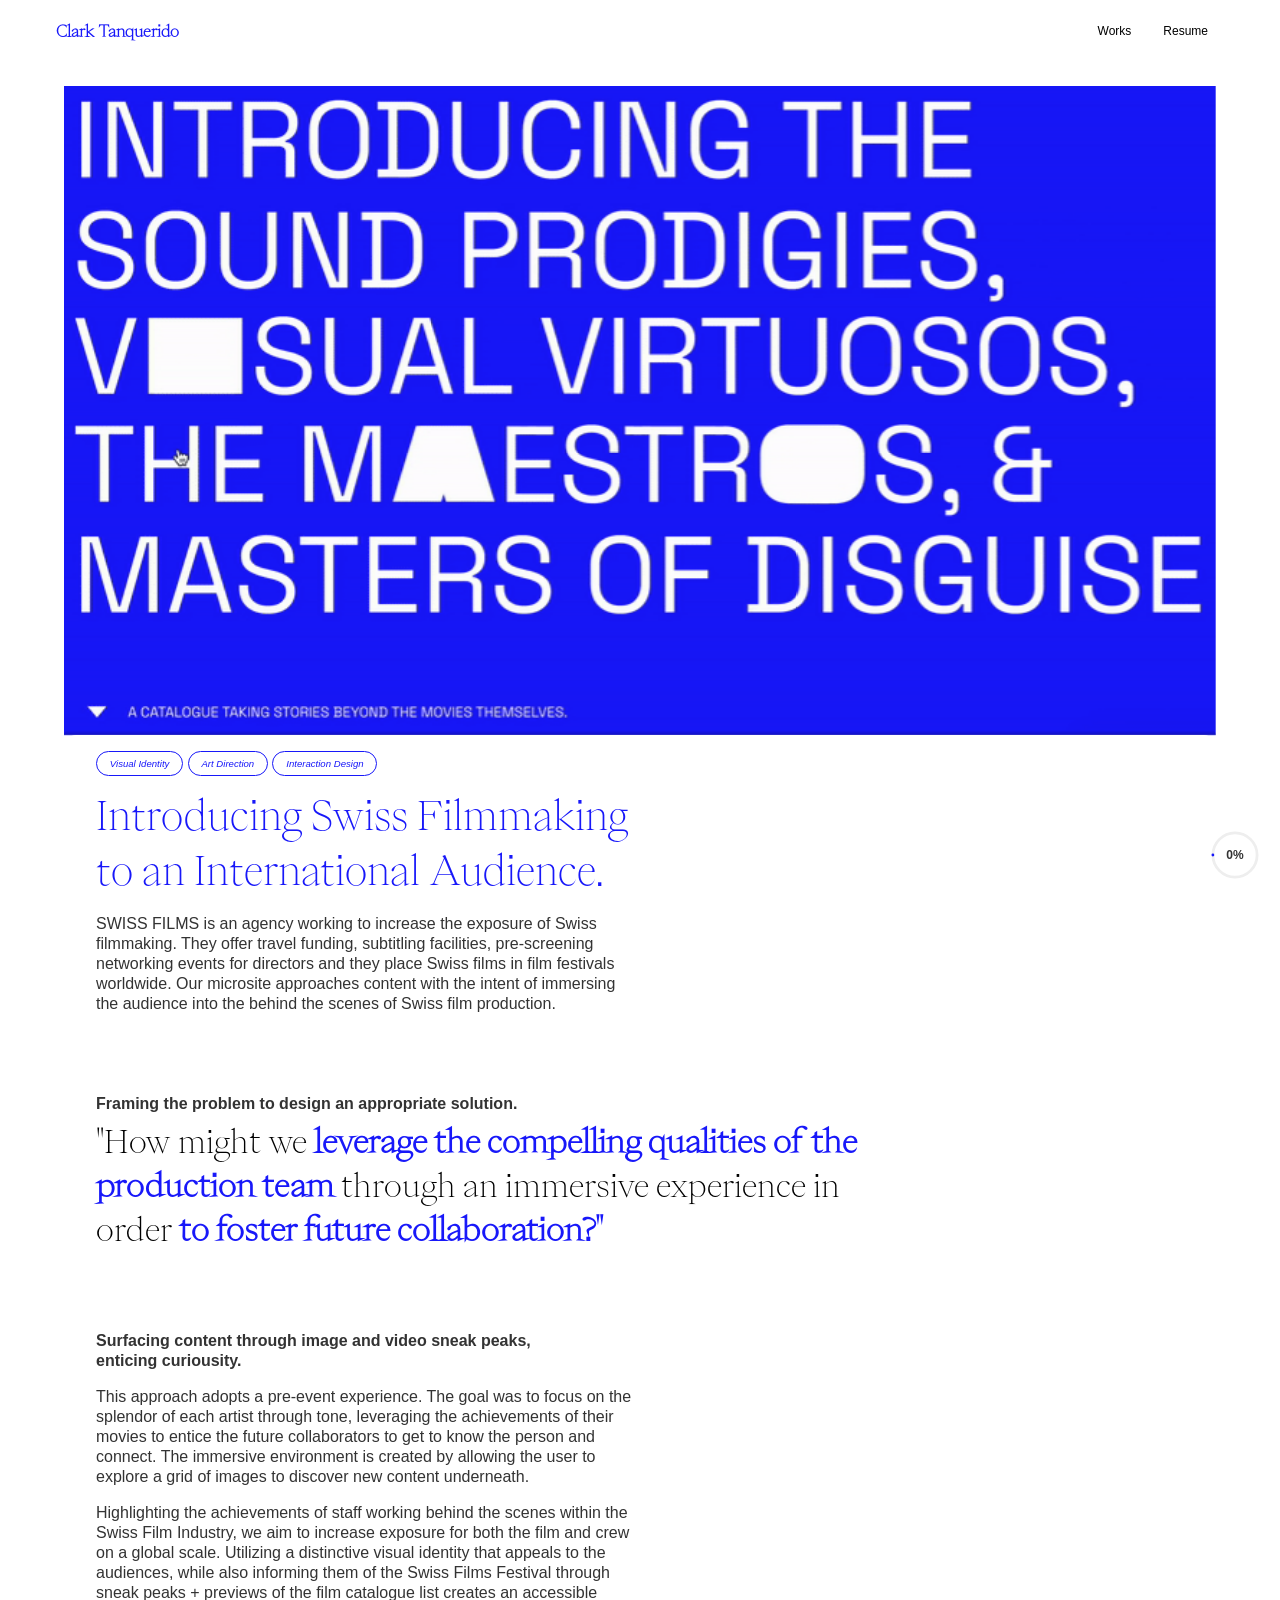
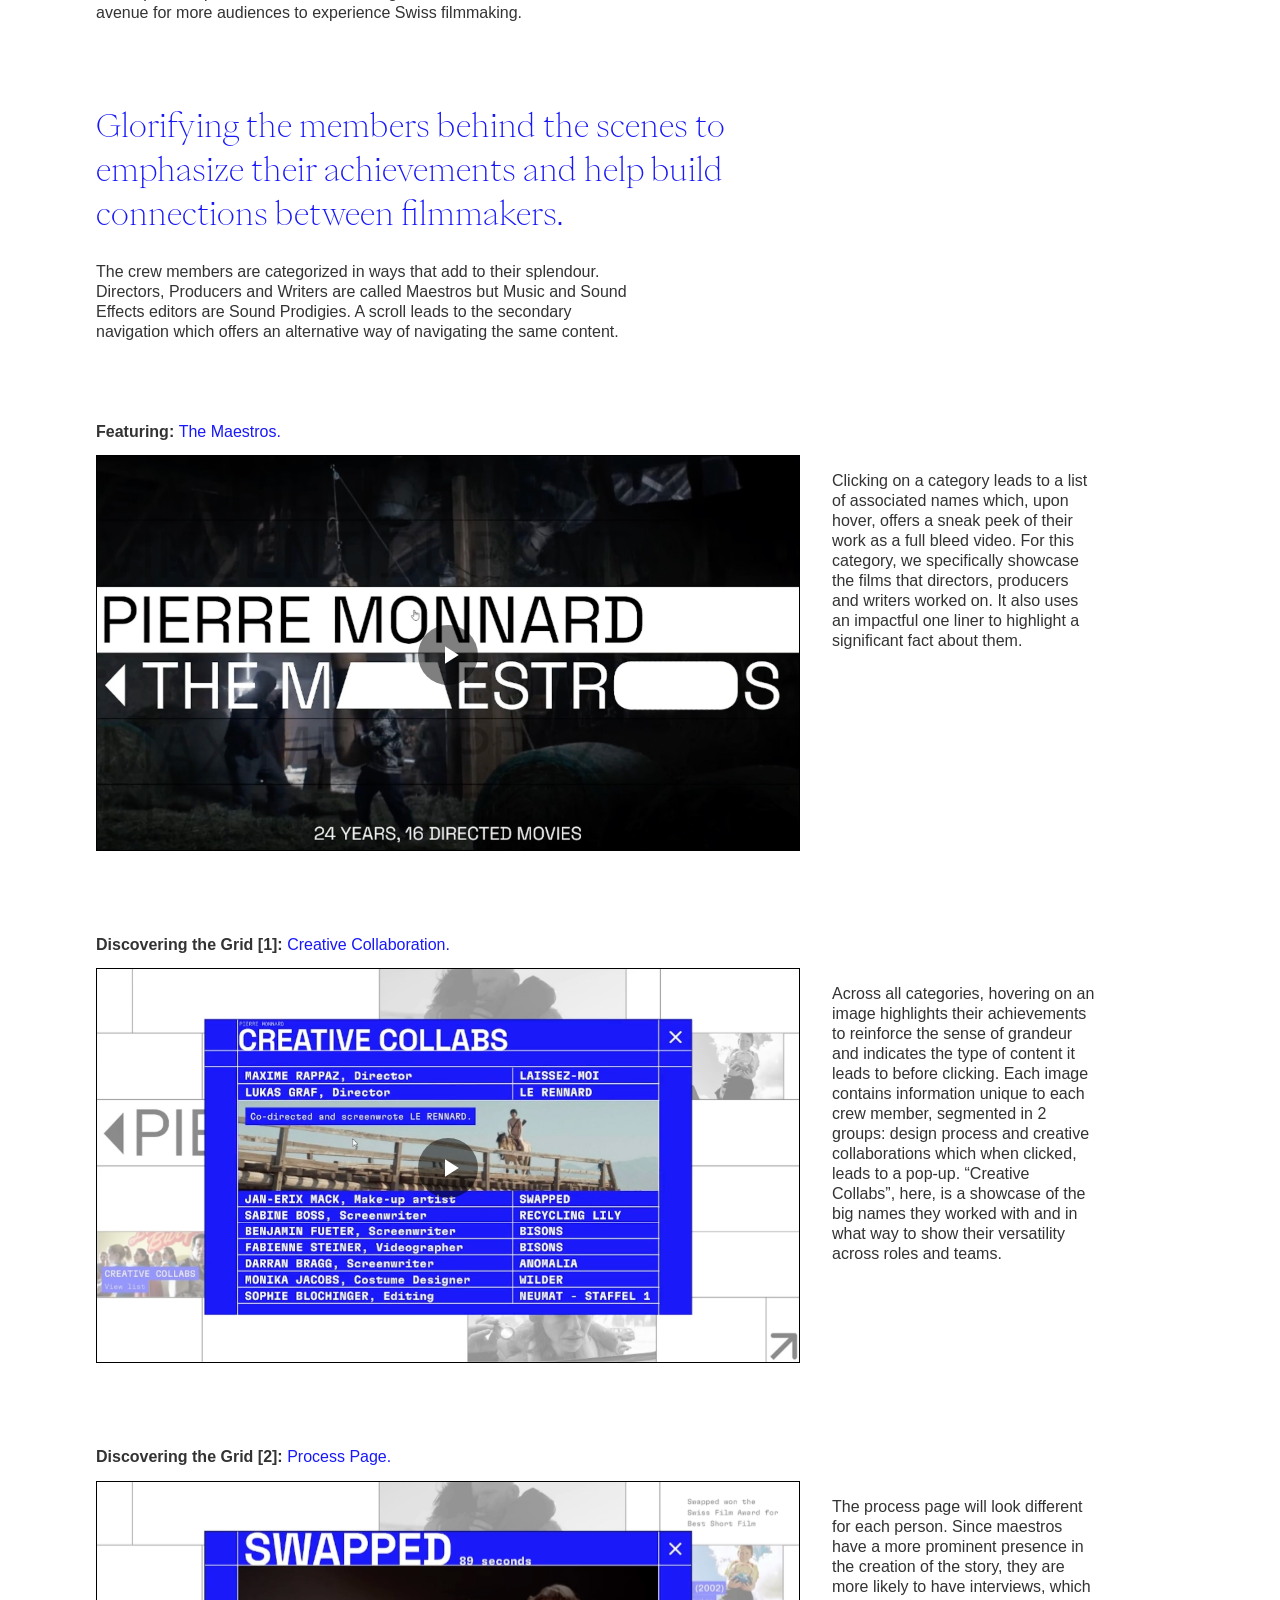
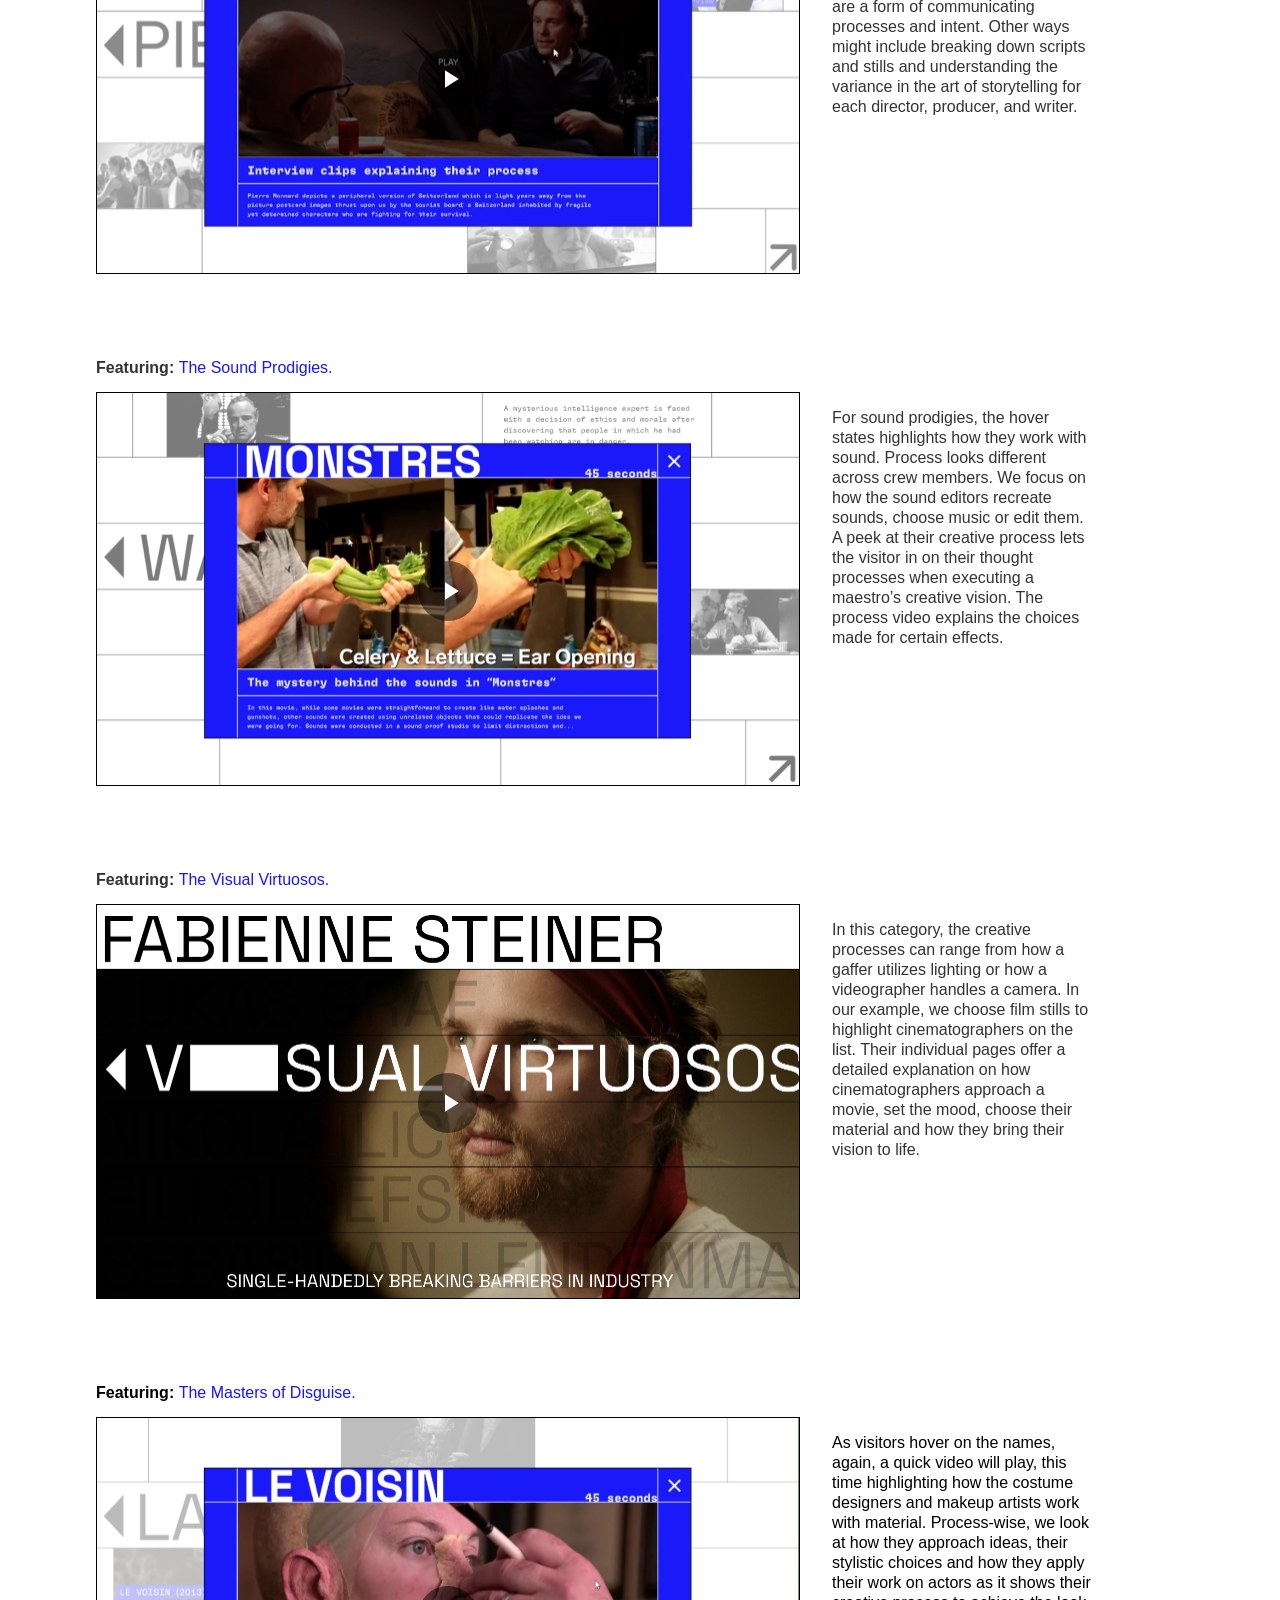
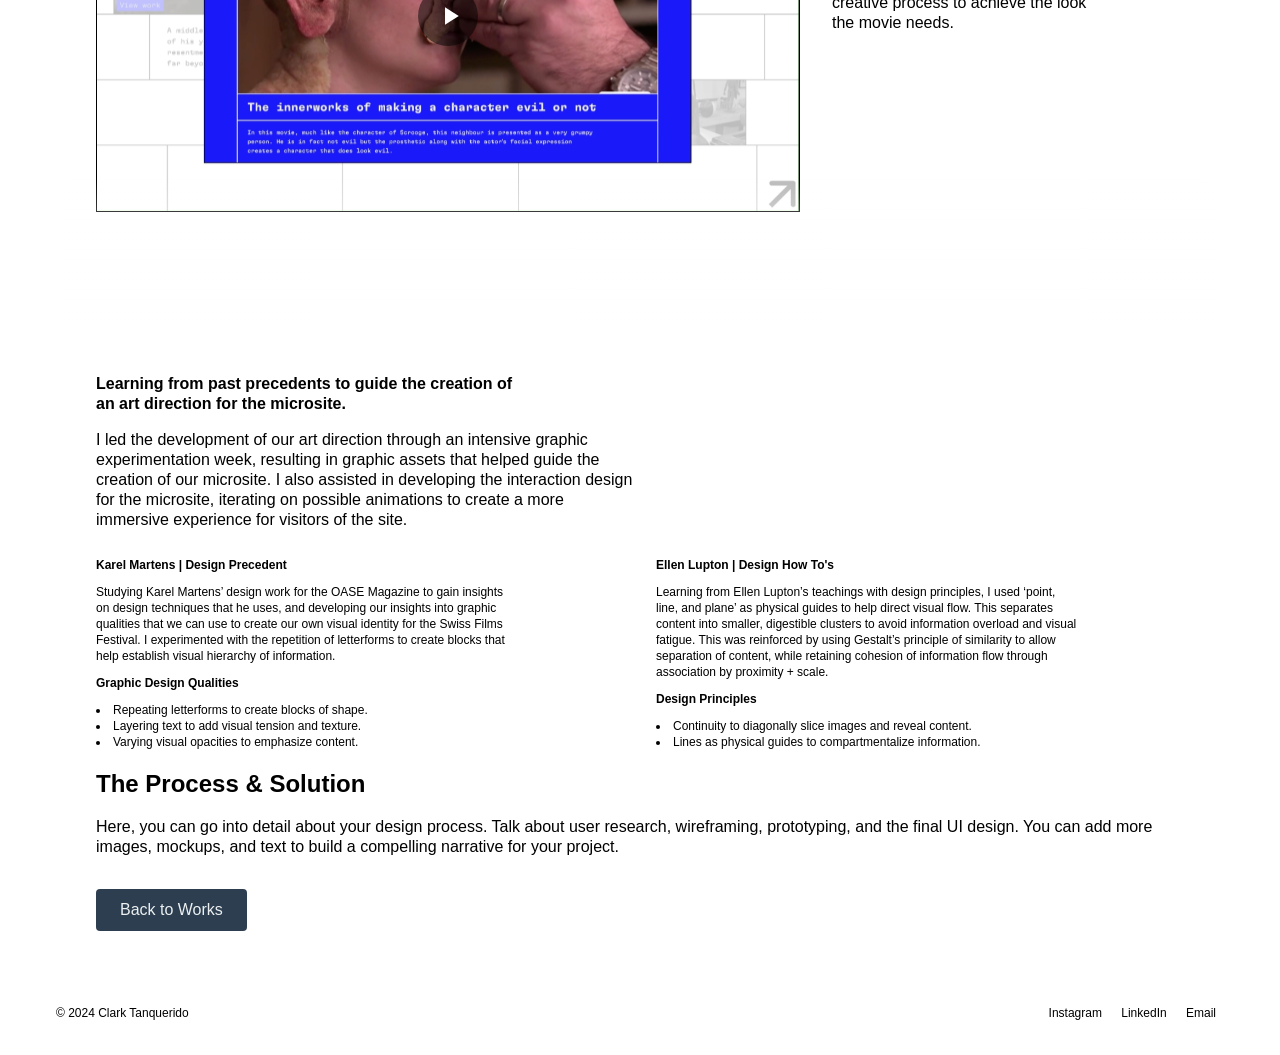
==== case-study-swiss-films.html @ c718cf00 "Initial commit" ====
<!DOCTYPE html>
<html lang="en" dir="ltr">
  <head>
    <meta charset="UTF-8" />
    <meta name="viewport" content="width=device-width, initial-scale=1.0" />
    <title>Case Study: Swiss Films Festival | Clark Tanquerido</title>
    <link rel="stylesheet" href="style.css" />
    <link rel="stylesheet" href="responsive.css" />
  </head>
  <body class="case-study-page">
    <div class="page-wrapper">
      <div class="container">
        <header>
          <nav class="navbar">
            <a href="index.html" class="logo">Clark Tanquerido</a>
            <ul class="nav-links">
              <li><a href="works.html">Works</a></li>
              <li><a href="#resume">Resume</a></li>
            </ul>
          </nav>
        </header>

        <div class="content-wrapper">
          <main class="case-study-detail">
            <!-- <h1>Swiss Films Festival</h1> -->

            <img src="imgs/swissfilms_THUMBNAIL.gif" alt="Swiss Films Festival hero image" class="project-hero-image">
            
            <div class="case-study-body">
              <div>
                <p class="project-subtitle largeDisplayTextTopMargin">Visual Identity</p>
                <p class="project-subtitle">Art Direction</p>
                <p class="project-subtitle">Interaction Design</p>
                <h1 class="largeDisplayText largeDisplayTextTopMargin">Introducing Swiss Filmmaking to an International Audience.</h1>
                <p class="paragraph">SWISS FILMS is an agency working to increase the exposure of Swiss filmmaking. They offer travel funding, subtitling facilities, pre-screening networking events for directors and they place Swiss films in film festivals worldwide. Our microsite approaches content with the intent of immersing the audience into the behind the scenes of Swiss film production.</p>

                <h2 class="hmwSubtitleText hmwSpacerTop workHeaderLength">Framing the problem to design an appropriate solution.</h2>
                <p class="largeDisplayText noTopMargin hmwSpacerBottom hmw-override"><span class="text-black">"How might we</span> <strong>leverage the compelling qualities of the production team</strong> <span class="text-black">through an immersive experience in order</span> <strong>to foster future collaboration?"</strong></p>

                <h2 class="hmwSubtitleText workHeaderLength">Surfacing content through image and video sneak peaks, enticing curiousity.</h2>
                <p class="paragraph">This approach adopts a pre-event experience. The goal was to focus on the splendor of each artist through tone, leveraging the achievements of their movies to entice the future collaborators to get to know the person and connect. The immersive environment is created by allowing the user to explore a grid of images to discover new content underneath.</p>
                <p class="paragraph">Highlighting the achievements of staff working behind the scenes within the Swiss Film Industry, we aim to increase exposure for both the film and crew on a global scale. Utilizing a distinctive visual identity that appeals to the audiences, while also informing them of the Swiss Films Festival through sneak peaks + previews of the film catalogue list creates an accessible avenue for more audiences to experience Swiss filmmaking.</p>

                <h2 class="largeDisplayText hmwSpacerTop hmw-override">Glorifying the members behind the scenes to emphasize their achievements and help build connections between filmmakers.</h2>
                <p class="paragraph hmwSpacerBottom">The crew members are categorized in ways that add to their splendour. Directors, Producers and Writers are called Maestros but Music and Sound Effects editors are Sound Prodigies. A scroll leads to the secondary navigation which offers an alternative way of navigating the same content.</p>

                <h2 class="hmwSubtitleText workHeaderLength">Featuring: <span class="maestros-heading">The Maestros.</span></h2>
                <div class="two-column-grid-2_1_split">
                  <div class="grid-column video-container">
                    <video loop muted playsinline preload="metadata" class="project-hero-image project-video" poster="imgs/featuring_maestros_poster.png">
                      <source src="imgs/featuring_maestros-ezgif.com-mute-video.mp4" type="video/mp4">
                    </video>
                    <div class="play-pause-icon"></div>
                    <div class="video-progress-container">
                      <svg class="video-progress-ring" viewBox="0 0 80 80">
                        <circle class="video-progress-ring__bg" cx="40" cy="40" r="35"></circle>
                        <circle class="video-progress-ring__fg" cx="40" cy="40" r="35"></circle>
                      </svg>
                    </div>
                  </div>
                  <div class="grid-column">
                    <p class="paragraph_2">Clicking on a category leads to a list of associated names which, upon hover, offers a sneak peek of their work as a full bleed video. For this category, we specifically showcase the films that directors, producers and writers worked on. It also uses an impactful one liner to highlight a significant fact about them. </p>
                  </div>
                </div>

                <h2 class="hmwSubtitleText workHeaderLength hmwSpacerTop">Discovering the Grid [1]: <span class="maestros-heading">Creative Collaboration.</span></h2>
                <div class="two-column-grid-2_1_split">
                  <div class="grid-column video-container">
                    <video loop muted playsinline preload="metadata" class="project-hero-image project-video" poster="imgs/discover_grid_collab_poster.png">
                      <source src="imgs/discover_grid_collab-ezgif.com-mute-video.mp4" type="video/mp4">
                    </video>
                    <div class="play-pause-icon"></div>
                    <div class="video-progress-container">
                      <svg class="video-progress-ring" viewBox="0 0 80 80">
                        <circle class="video-progress-ring__bg" cx="40" cy="40" r="35"></circle>
                        <circle class="video-progress-ring__fg" cx="40" cy="40" r="35"></circle>
                      </svg>
                    </div>
                  </div>
                  <div class="grid-column">
                    <p class="paragraph_2">Across all categories, hovering on an image highlights their achievements to reinforce the sense of grandeur and indicates the type of content it leads to before clicking. Each image contains information unique to each crew member, segmented in 2 groups: design process and creative collaborations which when clicked, leads to a pop-up. “Creative Collabs”, here, is a showcase of the big names they worked with and in what way to show their versatility across roles and teams.</p>
                  </div>
                </div>

                <h2 class="hmwSubtitleText workHeaderLength hmwSpacerTop">Discovering the Grid [2]: <span class="maestros-heading">Process Page.</span></h2>
                <div class="two-column-grid-2_1_split">
                  <div class="grid-column video-container">
                    <video loop muted playsinline preload="metadata" class="project-hero-image project-video" poster="imgs/discover_grid_process_poster.png">
                      <source src="imgs/discover_grid_process-ezgif.com-mute-video.mp4" type="video/mp4">
                    </video>
                    <div class="play-pause-icon"></div>
                    <div class="video-progress-container">
                      <svg class="video-progress-ring" viewBox="0 0 80 80">
                        <circle class="video-progress-ring__bg" cx="40" cy="40" r="35"></circle>
                        <circle class="video-progress-ring__fg" cx="40" cy="40" r="35"></circle>
                      </svg>
                    </div>
                  </div>
                  <div class="grid-column">
                    <p class="paragraph_2">The process page will look different for each person. Since maestros have a more prominent presence in the creation of the story, they are more likely to have interviews, which are a form of communicating processes and intent. Other ways might include breaking down scripts and stills and understanding the variance in the art of storytelling for each director, producer, and writer.</p>
                  </div>
                </div>

                <h2 class="hmwSubtitleText workHeaderLength hmwSpacerTop">Featuring: <span class="maestros-heading">The Sound Prodigies.</span></h2>
                <div class="two-column-grid-2_1_split">
                  <div class="grid-column video-container">
                    <video loop muted playsinline preload="metadata" class="project-hero-image project-video" poster="imgs/featuring_sound_poster.png" data-has-audio="true">
                      <source src="imgs/featuring_sound.mp4" type="video/mp4">
                    </video>
                    <div class="play-pause-icon"></div>
                    <div class="video-progress-container">
                      <svg class="video-progress-ring" viewBox="0 0 80 80">
                        <circle class="video-progress-ring__bg" cx="40" cy="40" r="35"></circle>
                        <circle class="video-progress-ring__fg" cx="40" cy="40" r="35"></circle>
                      </svg>
                    </div>
                    <div class="mute-unmute-icon"></div>
                  </div>
                  <div class="grid-column">
                    <p class="paragraph_2">For sound prodigies, the hover states highlights how they work with sound. Process looks different across crew members. We focus on how the sound editors recreate sounds, choose music or edit them. A peek at their creative process lets the visitor in on their thought processes when executing a maestro’s creative vision. The process video explains the choices made for certain effects.</p>
                  </div>
                </div>

                <h2 class="hmwSubtitleText workHeaderLength hmwSpacerTop">Featuring: <span class="maestros-heading">The Visual Virtuosos.</span></h2>
                <div class="two-column-grid-2_1_split">
                  <div class="grid-column video-container">
                    <video loop muted playsinline preload="metadata" class="project-hero-image project-video" poster="imgs/featuring_visual_poster.png" data-has-audio="true">
                      <source src="imgs/featuring_visual.mp4" type="video/mp4">
                    </video>
                    <div class="play-pause-icon"></div>
                    <div class="video-progress-container">
                      <svg class="video-progress-ring" viewBox="0 0 80 80">
                        <circle class="video-progress-ring__bg" cx="40" cy="40" r="35"></circle>
                        <circle class="video-progress-ring__fg" cx="40" cy="40" r="35"></circle>
                      </svg>
                    </div>
                    <div class="mute-unmute-icon"></div>
                  </div>
                  <div class="grid-column">
                    <p class="paragraph_2">In this category, the creative processes can range from how a gaffer utilizes lighting or how a videographer handles a camera. In our example, we choose film stills to highlight cinematographers on the list. Their individual pages offer a detailed explanation on how cinematographers approach a movie, set the mood, choose their material and how they bring their vision to life.</p>
                  </div>
                </div>

                <div class="sticky-video-section hmwSpacerBottom">
                  <h2 class="hmwSubtitleText workHeaderLength hmwSpacerTop">Featuring: <span class="maestros-heading">The Masters of Disguise.</span></h2>
                  <div class="two-column-grid-2_1_split">
                      <div class="grid-column video-container">
                        <video loop muted playsinline preload="metadata" class="project-hero-image project-video" poster="imgs/featuring_disguise_poster.png" data-has-audio="true">
                          <source src="imgs/featuring_disguise.mp4" type="video/mp4">
                        </video>
                        <div class="play-pause-icon"></div>
                        <div class="video-progress-container">
                          <svg class="video-progress-ring" viewBox="0 0 80 80">
                            <circle class="video-progress-ring__bg" cx="40" cy="40" r="35"></circle>
                            <circle class="video-progress-ring__fg" cx="40" cy="40" r="35"></circle>
                          </svg>
                        </div>
                        <div class="mute-unmute-icon"></div>
                      </div>
                      <div class="grid-column">
                        <p class="paragraph_2">As visitors hover on the names, again, a quick video will play, this time highlighting how the costume designers and makeup artists work with material. Process-wise, we look at how they approach ideas, their stylistic choices and how they apply their work on actors as it shows their creative process to achieve the look the movie needs.</p>
                      </div>
                    </div>
                </div>

                <div class="slide-up-section">
                  <h2 class="hmwSubtitleText workHeaderLength">Learning from past precedents to guide the creation of an art direction for the microsite.</h2>
                  <p class="paragraph">I led the development of our art direction through an intensive graphic experimentation week, resulting in graphic assets that helped guide the creation of our microsite. I also assisted in developing the interaction design for the microsite, iterating on possible animations to create a more immersive experience for visitors of the site.</p>
                  <div class="two-column-grid">
                    <div class="grid-column">
                      <h3>Karel Martens | Design Precedent</h3>
                      <p class="pSubtext">Studying Karel Martens’ design work for the OASE Magazine to gain insights on design techniques that he uses, and developing our insights into graphic qualities that we can use to create our own visual identity for the Swiss Films Festival. I experimented with the repetition of letterforms to create blocks that help establish visual hierarchy of information.</p>
                      <h3>Graphic Design Qualities</h3>
                      <li class="pSubtext">Repeating letterforms to create blocks of shape.</li>
                      <li class="pSubtext">Layering text to add visual tension and texture.</li>
                      <li class="pSubtext">Varying visual opacities to emphasize content.</li>
                    </div>
                    <div class="grid-column">
                      <h3>Ellen Lupton | Design How To's</h3>
                      <p class="pSubtext">Learning from Ellen Lupton’s teachings with design principles, I used ‘point, line, and plane’ as physical guides to help direct visual flow. This separates content into smaller, digestible clusters to avoid information overload and visual fatigue. This was reinforced by using Gestalt’s principle of similarity to allow separation of content, while retaining cohesion of information flow through association by proximity + scale.</p>
                      <h3>Design Principles</h3>
                      <li class="pSubtext">Continuity to diagonally slice images and reveal content.</li>
                      <li class="pSubtext">Lines as physical guides to compartmentalize information.</li>
                    </div>

                    <!-- <a href="works.html" class="btn-case-study">Back to Works</a> -->
                  </div>
                  
                  <h2>The Process & Solution</h2>
                    <p>Here, you can go into detail about your design process. Talk about user research, wireframing, prototyping, and the final UI design. You can add more images, mockups, and text to build a compelling narrative for your project.</p>

                  <a href="works.html" class="btn-case-study">Back to Works</a>
              </div>
            </div>
          </main>
        </div>

        <footer>
          <div class="footer-content">
            <p>&copy; 2024 Clark Tanquerido</p>
            <div class="social-links">
              <a href="#">Instagram</a> <a href="#">LinkedIn</a> <a href="mailto:clark.tanquerido@example.com">Email</a>
            </div>
          </div>
        </footer>
      </div>
    </div>
    <div class="progress-circle-container">
      <svg class="progress-circle-svg" viewBox="0 0 36 36">
        <path class="progress-circle-bg"
          d="M18 2.0845 a 15.9155 15.9155 0 0 1 0 31.831 a 15.9155 15.9155 0 0 1 0 -31.831" />
        <path id="progressBar" class="progress-circle"
          stroke-dasharray="0, 100"
          d="M18 2.0845 a 15.9155 15.9155 0 0 1 0 31.831 a 15.9155 15.9155 0 0
          1 0 -31.831" />
      </svg>
      <div id="progressText" class="progress-text">0%</div>
    </div>
    <script src="script.js"></script>
  </body>
</html>
---- style.css ----
@font-face {
  font-family: 'PP Eiko';
  /* Assuming your 'fonts' folder is in the same directory as your HTML files. */
  src: url('fonts/PPEiko-Thin.otf') format('opentype');
  font-weight: normal;
  font-style: normal;
}

/* --- Generic & Mobile First Styles --- */
* {
  box-sizing: border-box;
}

.sticky {
  position: sticky;
}

body {
  font-family: Arial, sans-serif;
  margin: 0;
  background-color: #ffffff;
  color: #333;
}

p {
  line-height: 1.25rem;
}

.pSubtext {
  font-size: 0.75rem;
  line-height: 1rem;
}

.container {
  display: flex;
  flex-direction: column;
  min-height: 100vh;
}

.page-wrapper {
  background-color: white;
}

header {
  background-color: #ffffff;
  color: #ecf0f1;
  padding: 1rem;
}

footer {
  font-size: 0.75rem;
  background-color: #ffffff;
  color: #000000;
  padding: 1rem;
  text-align: center;
  margin-bottom: 1rem;
}

.footer-content {
  display: flex;
  flex-direction: column;
  align-items: center;
  gap: 0.5rem;
}

.footer-content p {
  margin: 0;
}

.social-links a {
  color: #000000;
  /* font-size: 0.75rem; */
  text-decoration: none;
  margin: 0 0.5rem;
}

h2 {
    /* font-family: 'PP Eiko', serif; */
    font-weight: bold;
}

h3 {
    /* font-family: 'PP Eiko', serif; */
    font-weight: bold;
    font-size: 0.75rem;
}



/* --- Large display text --- */
.largeDisplayText {
  font-size: 2rem;
  font-weight: lighter;

  max-width: 90%;

  color: #1818f9;
  text-decoration: none;

  /* This applies the loaded font. It falls back to a generic serif if the font fails to load. */
  font-family: 'PP Eiko', serif;
}

.largeDisplayTextTopMargin {
  margin-top: 0rem;
  padding-top: 0rem;
}

.homepageSPACER {
  margin-top: 50vh;
}

.noTopMargin {
  margin-top: -0.5rem;
}

.hmwSubtitleText {
  font-size: 1rem;
}

.hmw {
  max-width: 80%;
}

.text-black {
  color: #000;
}

/* Specific override for HMW text max-width */
.largeDisplayText.hmw-override {
  max-width: 70%;
}

.maestros-heading {
  color: #1818f9;
  font-weight: normal;
}

/* --- [END] Large display text [END] --- */



/* --- [START] SPACERS [START] --- */
.hmwSpacerTop {
  margin-top: 5rem;
}

.hmwSpacerBottom {
  margin-bottom: 5rem;
}
/* --- [END] SPACERS [END] --- */



/* --- Navigation Bar Styles --- */
.navbar {
  display: flex;
  justify-content: space-between; /* Pushes logo and links to opposite ends */
  align-items: center;
  width: 100%;
}

.logo {
  font-size: 1rem;
  font-weight: bold;
  /* color: #ecf0f1; */
  color: #1818f9;
  text-decoration: none;
  /* This applies the loaded font. It falls back to a generic serif if the font fails to load. */
  font-family: 'PP Eiko', serif;
}

.nav-links {
  list-style: none;
  margin: 0;
  padding: 0;
  display: flex;
}

.nav-links li a {
  color: #000000;
  font-size: 0.75rem;
  text-decoration: none;
  padding: 0.5rem 1rem;
  display: block;
}

.content-wrapper {
  display: flex;
  flex-direction: column; /* Stack main and aside on mobile */
  flex-grow: 1;
}

main {
  background-color: #ffffff;
  padding: 1.5rem;
  flex-grow: 1;
}

aside {
  background-color: #bdc3c7;
  padding: 1.5rem;
  text-align: center;
}

/* --- Case Study Styles --- */
.case-study {
  display: flex;
  flex-direction: column; /* Stack image and text on mobile */
  gap: 1rem;
  border-top: 1px solid #eee;
  padding: 1.5rem 0;
  margin-top: 1.5rem;
  /* Initial state for fade-in animation */
  opacity: 0;
  transform: translateY(60px);
  transition: opacity 1.1s ease-out, transform 1s ease-out;
}

.case-study-image {
  width: 100%;
  height: auto;
  border-radius: 4px;
  object-fit: cover;
}

/* This class will be added by JavaScript when the element is in view */
.case-study.visible {
  opacity: 1;
  transform: translateY(0);
}

/* --- Button Styles --- */
.btn-case-study {
  display: inline-block;
  background-color: #2c3e50;
  color: #ecf0f1;
  padding: 0.75rem 1.5rem;
  margin-top: 1rem;
  text-decoration: none;
  border-radius: 4px;
  transition: background-color 0.3s ease;
}

.btn-case-study:hover {
  background-color: #34495e; /* A slightly lighter shade of the base color */
}

/* --- Case Study Detail Page Styles --- */
.case-study-detail h1 {
  font-family: 'PP Eiko', serif;
  font-weight: normal;
  font-size: 2.5rem;
  margin-bottom: 0.5rem;
}

.project-subtitle {
  display: inline-block; /* Ensures the border wraps the text content */
  font-style: italic;
  color: #1818f9;
  margin-top: 0;
  margin-bottom: 0.75rem; /* Adds space below the pill */
  padding: 0.075rem 0.8rem; /* Vertical and horizontal padding inside the pill */
  border: 1px solid #1818f9; /* A subtle border */
  border-radius: 999px; /* Creates the pill shape */
  font-size: 0.6rem;
}

.project-hero-image {
  position: sticky;
  top: 0;
  width: 100%;
  object-fit: cover; /* Ensure the image covers the area without distortion */
  z-index: 0; /* Place it behind the content */
}

.project-video {
  border-style: solid;
  border-width: 0.05rem;
  border-color: black;
}

.case-study-body {
  position: relative; /* Needed for z-index to work */
  z-index: 1; /* Ensure this content is on top of the hero image */
  background-color: #ffffff; /* Give it a solid background to hide the image as it scrolls */
  padding: 2rem;
  padding-top: 1rem;
  margin-top: -0.25rem; /* Pull the content up slightly to overlap the image if needed */
  border-radius: 12px 12px 0 0; /* Optional: adds a nice curve to the top */
}

/* Create a pseudo-element to cast a top-only shadow */
.case-study-body::before {
  content: '';
  position: absolute;
  top: 0;
  left: 0;
  right: 0;
  height: 5px; /* The height of the shadow gradient area */
  transform: translateY(-100%); /* Position it directly above the element */
  /* A gradient that fakes a shadow, going from semi-transparent black to fully transparent */
  background: linear-gradient(to top, rgba(0, 0, 0, 0.2), transparent);
  z-index: 0; /* Place it below the main content body but above the hero image */
  border-radius: 12px 12px 0 0; /* Match the parent's border-radius */
}

.slide-up-section {
  position: relative; /* This section now scrolls normally */
  background-color: #ffffff; /* Changed to black */
  color: #ffffff; /* Changed text color to white */
  z-index: 2; /* It must have a higher z-index to slide OVER the sticky video */
  padding: 2rem 2rem 2rem 2rem; /* Consistent padding inside the sticky section */
  margin: 0 -2rem -2rem -2rem;
  border-radius: 12px 12px 0 0;
}

/* Ensure all text elements inside the slide-up section are white */
.slide-up-section h2, .slide-up-section h3, .slide-up-section p, .slide-up-section li {
  color: #000000;
}

/* Add a shadow to the slide-up section, similar to case-study-body */
.slide-up-section::before {
  content: '';
  position: absolute;
  top: 0;
  left: 0;
  right: 0;
  height: 150px;
  transform: translateY(-100%);
  background: linear-gradient(to top, rgba(255, 255, 255, 1), transparent);
  border-radius: 12px 12px 0 0;
}

/* This is the section that will stick to the top */
.sticky-video-section {
  position: sticky;
  top: 0;
  z-index: 1; /* Lower z-index so the slide-up-section can go over it */
  background-color: #ffffff; /* Changed background to white */
  padding-bottom: 2rem; /* Add some space at the bottom */
}

/* Set default text color for the sticky section to black */
.sticky-video-section h2, .sticky-video-section p {
  color: #000000;
}

/* Remove the unnecessary wrapper and its margin rule */

/* --- Scroll Progress Bar Styles --- */
.progress-circle-container {
  position: fixed;
  bottom: 20px;
  right: 20px;
  width: 50px;
  height: 50px;
  z-index: 1000;
}

.progress-circle-svg {
  transform: rotate(-90deg); /* Start the circle from the top */
}

.progress-circle-bg {
  fill: none;
  stroke: #eee;
  stroke-width: 2;
}

.progress-circle {
  fill: none;
  stroke: #1818f9; /* Using your theme's blue color */
  stroke-width: 2;
  stroke-linecap: round; /* Gives the line a rounded end */
  transition: stroke-dasharray 0.1s linear;
}

.progress-text {
  position: absolute;
  top: 50%;
  left: 50%;
  transform: translate(-50%, -50%);
  color: #333;
  font-size: 0.75rem;
  font-weight: bold;
  font-family: Arial, sans-serif;
  z-index: 1001;
}

/* --- Video Player Styles --- */
.video-container {
  position: relative;
  cursor: pointer;
}

.play-pause-icon {
  /* Positioning */
  position: absolute;
  top: 50%;
  left: 50%;
  transform: translate(-50%, -50%);
  z-index: 10;

  /* Appearance */
  width: 60px;
  height: 60px;
  background-color: rgba(0, 0, 0, 0.5);
  border-radius: 50%;
  background-repeat: no-repeat;
  background-position: center;

  /* Play icon (triangle) */
  background-image: url("data:image/svg+xml,%3Csvg xmlns='http://www.w3.org/2000/svg' viewBox='0 0 24 24' fill='%23ffffff'%3E%3Cpath d='M8 5v14l11-7z'/%3E%3C/svg%3E");
  background-size: 30px;
  background-position-x: 55%; /* Nudge the play icon to be visually centered */

  /* Animation */
  opacity: 1;
  transition: opacity 0.25s ease-in-out;

  /* Make sure icon doesn't block clicks to the video element */
  pointer-events: none;
}

/* When video is playing, hide the icon */
.video-container.playing .play-pause-icon {
  opacity: 0;
  /* Pause icon (two bars) */
  background-image: url("data:image/svg+xml,%3Csvg xmlns='http://www.w3.org/2000/svg' viewBox='0 0 24 24' fill='%23ffffff'%3E%3Cpath d='M6 19h4V5H6v14zm8-14v14h4V5h-4z'/%3E%3C/svg%3E");
  background-position: center; /* Re-center for the pause icon */
}

/* On hover of a playing video, show the pause icon */
.video-container.playing:hover .play-pause-icon {
  opacity: 1;
}

.video-progress-container {
  /* Center the container on the video */
  position: absolute;
  top: 50%;
  left: 50%;
  transform: translate(-50%, -50%);
  width: 80px; /* Match SVG size */
  height: 80px; /* Match SVG size */
  z-index: 9; /* Below the play/pause icon */

  /* Visibility */
  opacity: 0;
  transition: opacity 0.25s ease-in-out;
  pointer-events: none;
}

/* On hover of a playing video, show the progress ring */
.video-container.playing:hover .video-progress-container {
  opacity: 1; /* Show when video is playing AND hovered */
}

.video-progress-ring {
  transform: rotate(-90deg); /* Start the circle from the top */
}

.video-progress-ring__bg,
.video-progress-ring__fg {
  fill: none;
  stroke-width: 4;
}

.video-progress-ring__bg {
  stroke: rgba(255, 255, 255, 0.3); /* Background ring color */
}

.video-progress-ring__fg {
  stroke: #1818f9; /* Your theme blue */
  stroke-linecap: round;
  transition: stroke-dashoffset 0.1s linear;
}

/* Muted state: Muted icon (speaker with a slash) */
.mute-unmute-icon.is-muted {
  background-image: url("data:image/svg+xml,%3Csvg xmlns='http://www.w3.org/2000/svg' viewBox='0 0 24 24' fill='%23ffffff'%3E%3Cpath d='M16.5 12c0-1.77-1.02-3.29-2.5-4.03v2.21l2.45 2.45c.03-.2.05-.41.05-.63zm2.5 0c0 .94-.2 1.82-.54 2.64l1.51 1.51C20.63 14.91 21 13.5 21 12c0-4.28-2.99-7.86-7-8.77v2.06c2.89.86 5 3.54 5 6.71zM4.27 3L3 4.27 7.73 9H3v6h4l5 5v-6.73l4.25 4.25c-.67.52-1.42.93-2.25 1.18v2.06c1.38-.31 2.63-.95 3.69-1.81L19.73 21 21 19.73l-9-9L4.27 3zM12 4L9.91 6.09 12 8.18V4z'/%3E%3C/svg%3E");
}

.mute-unmute-icon {
  /* Positioning */
  position: absolute;
  bottom: 15px;
  right: 15px;
  z-index: 11;

  /* Appearance */
  width: 30px;
  height: 30px;
  background-color: rgba(0, 0, 0, 0.5);
  border-radius: 50%;
  background-repeat: no-repeat;
  background-position: center;
  background-size: 16px;
  cursor: pointer;

  /* Initial state: Unmuted icon (speaker) */
  background-image: url("data:image/svg+xml,%3Csvg xmlns='http://www.w3.org/2000/svg' viewBox='0 0 24 24' fill='%23ffffff'%3E%3Cpath d='M3 9v6h4l5 5V4L7 9H3zm13.5 3c0-1.77-1.02-3.29-2.5-4.03v8.05c1.48-.73 2.5-2.25 2.5-4.02zM14 3.23v2.06c2.89.86 5 3.54 5 6.71s-2.11 5.85-5 6.71v2.06c4.01-.91 7-4.49 7-8.77s-2.99-7.86-7-8.77z'/%3E%3C/svg%3E");

  /* Visibility */
  opacity: 0;
  transition: opacity 0.25s ease-in-out;
}

/* When video is playing, show the mute/unmute icon */
.video-container.playing .mute-unmute-icon {
  opacity: 1;
}

/* Muted state: Muted icon (speaker with a slash) */
.mute-unmute-icon.is-muted {
  background-image: url("data:image/svg+xml,%3Csvg xmlns='http://www.w3.org/2000/svg' viewBox='0 0 24 24' fill='%23ffffff'%3E%3Cpath d='M16.5 12c0-1.77-1.02-3.29-2.5-4.03v2.21l2.45 2.45c.03-.2.05-.41.05-.63zm2.5 0c0 .94-.2 1.82-.54 2.64l1.51 1.51C20.63 14.91 21 13.5 21 12c0-4.28-2.99-7.86-7-8.77v2.06c2.89.86 5 3.54 5 6.71zM4.27 3L3 4.27 7.73 9H3v6h4l5 5v-6.73l4.25 4.25c-.67.52-1.42.93-2.25 1.18v2.06c1.38-.31 2.63-.95 3.69-1.81L19.73 21 21 19.73l-9-9L4.27 3zM12 4L9.91 6.09 12 8.18V4z'/%3E%3C/svg%3E");
}
---- responsive.css ----
/* --- Tablet Styles --- */
/* Applies to screens 768px and wider */
@media (min-width: 768px) {
  .content-wrapper {
    flex-direction: row; /* Place main and aside side-by-side */
  }

  main {
    flex: 3; /* Main content takes up 3/4 of the space */
  }

  aside {
    flex: 1; /* Sidebar takes up 1/4 of the space */
  }

  p {
    max-width: 45%;
    line-height: 1.25rem;
  }

  .largeDisplayText {
    font-size: 2rem;
    font-weight: lighter;
    line-height: normal;

    max-width: 70%;

    color: #1818f9;
    text-decoration: none;

    /* This applies the loaded font. It falls back to a generic serif if the font fails to load. */
    font-family: 'PP Eiko', serif;
  }

  /* --- Two Column Grid --- */
  .two-column-grid {
    display: grid;
    grid-template-columns: 1fr 1fr; /* Two equal columns */
    gap: 2rem; /* Space between columns */
  }

  .two-column-grid-2_1_split {
    display: grid;
    grid-template-columns: 2fr 1fr; /* 2:1 column ratio */
    gap: 2rem; /* Space between columns */
  }

  .paragraph_2 {
    max-width: 75%;
    line-height: 1.25rem;
  }

}

/* --- Desktop Styles --- */
/* Applies to screens 1024px and wider */
@media (min-width: 1024px) {
  .page-wrapper {
    max-width: 1200px; /* Constrain width on very large screens */
    margin: 0 auto;
    /* box-shadow: 0 0 10px rgba(0, 0, 0, 0.1); */
  }

  .footer-content {
    flex-direction: row;
    justify-content: space-between;
    max-width: 1200px;
    margin: 0 auto;
  }

  p {
    max-width: 100%;
    line-height: 1.25rem;
  }

  .pSubtext {
    font-size: 0.75rem;
    line-height: 1rem;
    max-width: 80%;
  }

  .paragraph {
    max-width: 50%;
    line-height: 1.25rem;
  }

  .workHeaderLength {
    max-width: 40%;
    line-height: 1.25rem;
  }

  .largeDisplayText {
    font-size: 2rem;
    font-weight: lighter;

    max-width: 50%;
  }
  
}

@media (min-width: 1080px) {
  .case-study {
    flex-direction: row; /* Side-by-side on larger screens // 768px */
    gap: 2rem;
  }
}
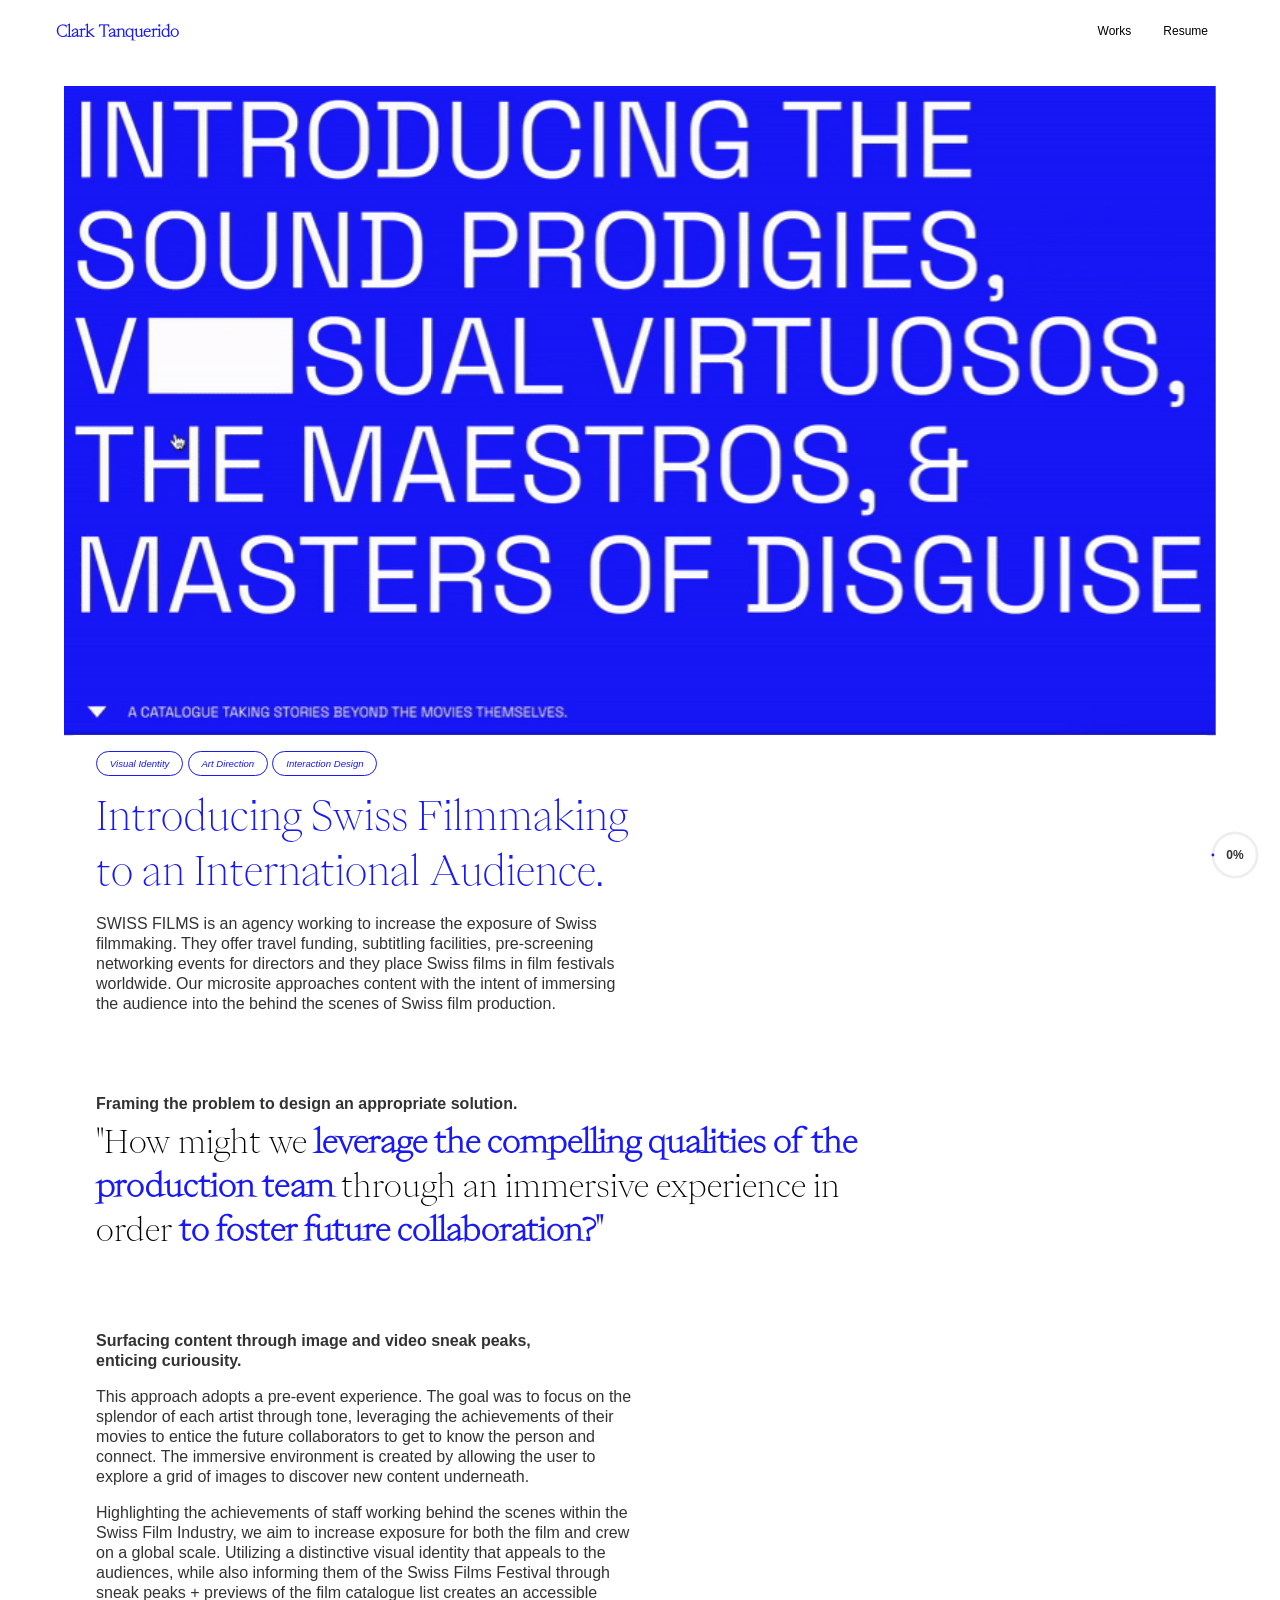
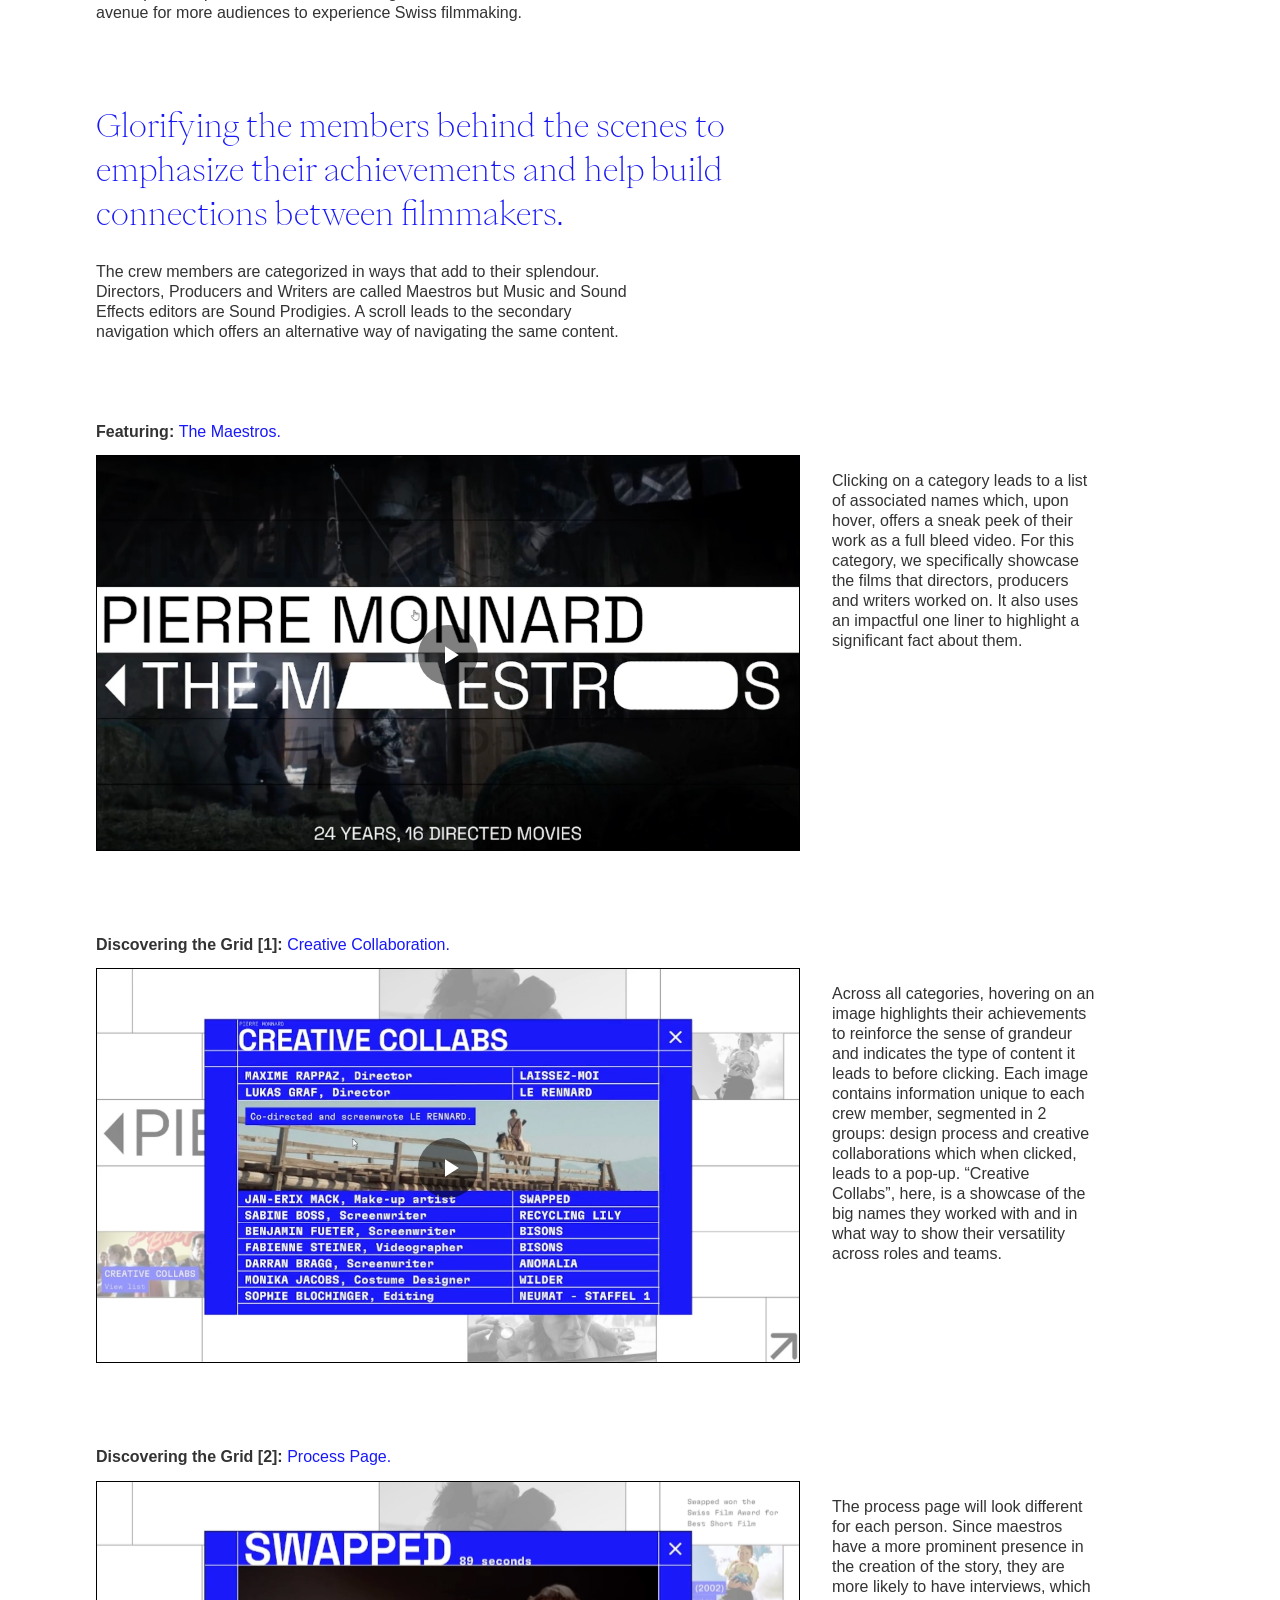
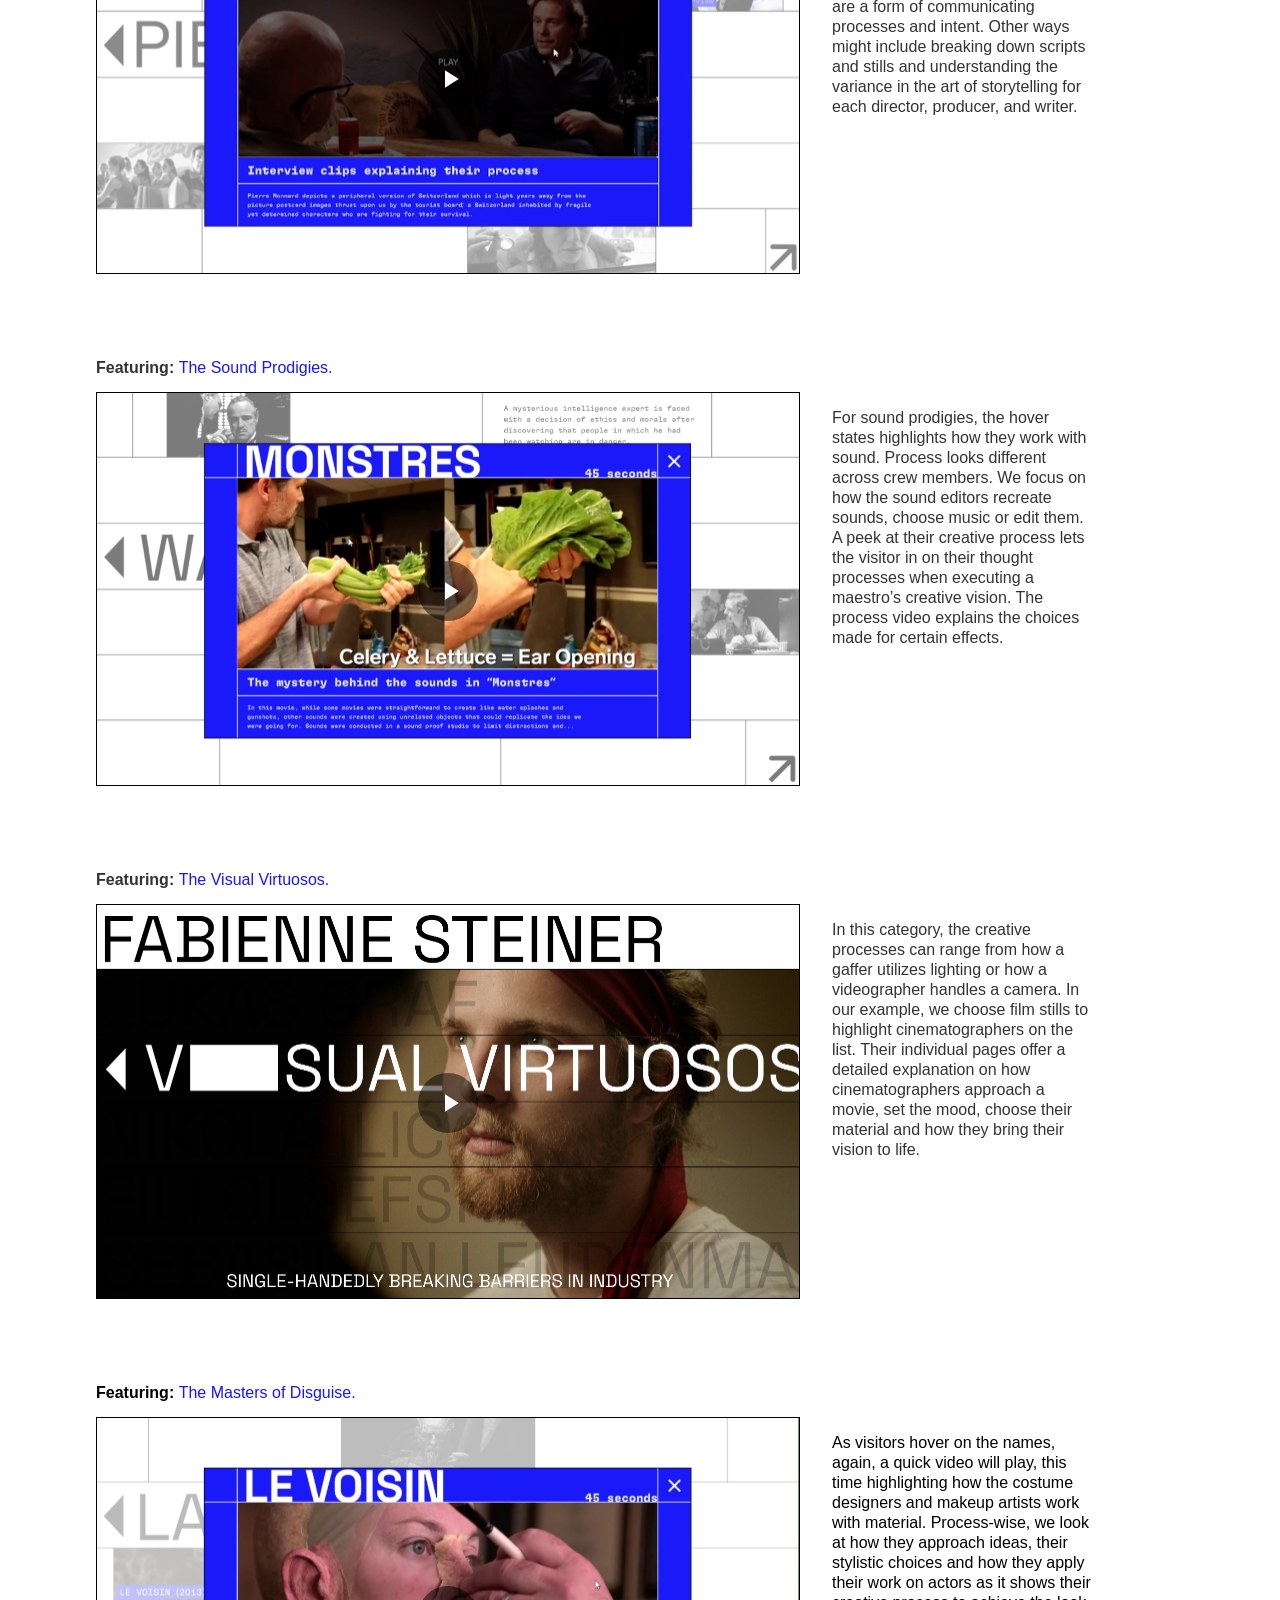
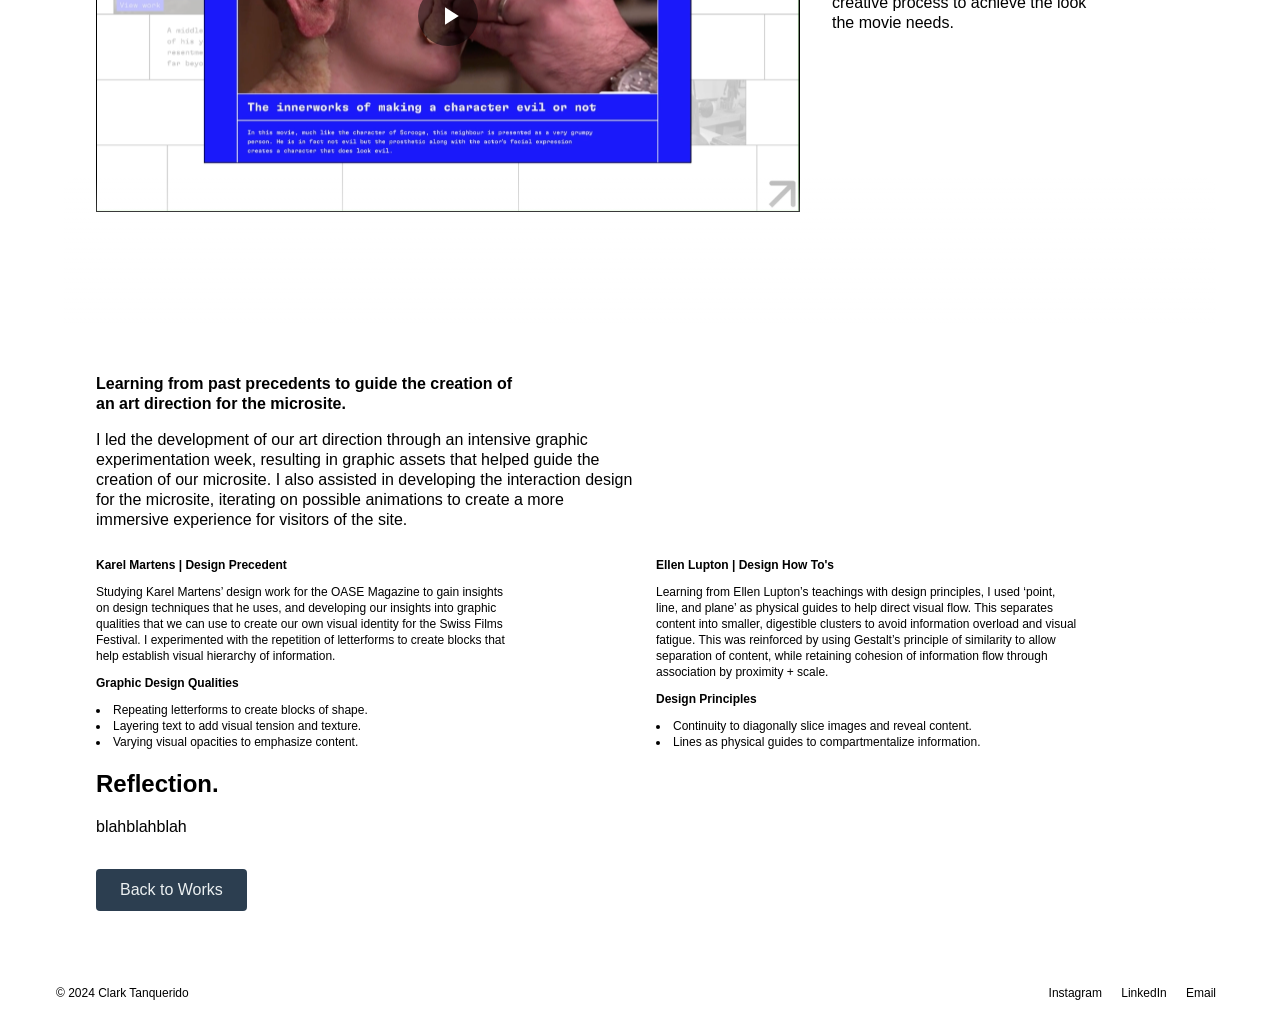
==== commit 8afb8c5a: "Update case-study-swiss-films.html" ====
--- a/case-study-swiss-films.html
+++ b/case-study-swiss-films.html
@@ -186,8 +186,8 @@
                     <!-- <a href="works.html" class="btn-case-study">Back to Works</a> -->
                   </div>
                   
-                  <h2>The Process & Solution</h2>
-                    <p>Here, you can go into detail about your design process. Talk about user research, wireframing, prototyping, and the final UI design. You can add more images, mockups, and text to build a compelling narrative for your project.</p>
+                  <h2>Reflection.</h2>
+                    <p>blahblahblah</p>
 
                   <a href="works.html" class="btn-case-study">Back to Works</a>
               </div>
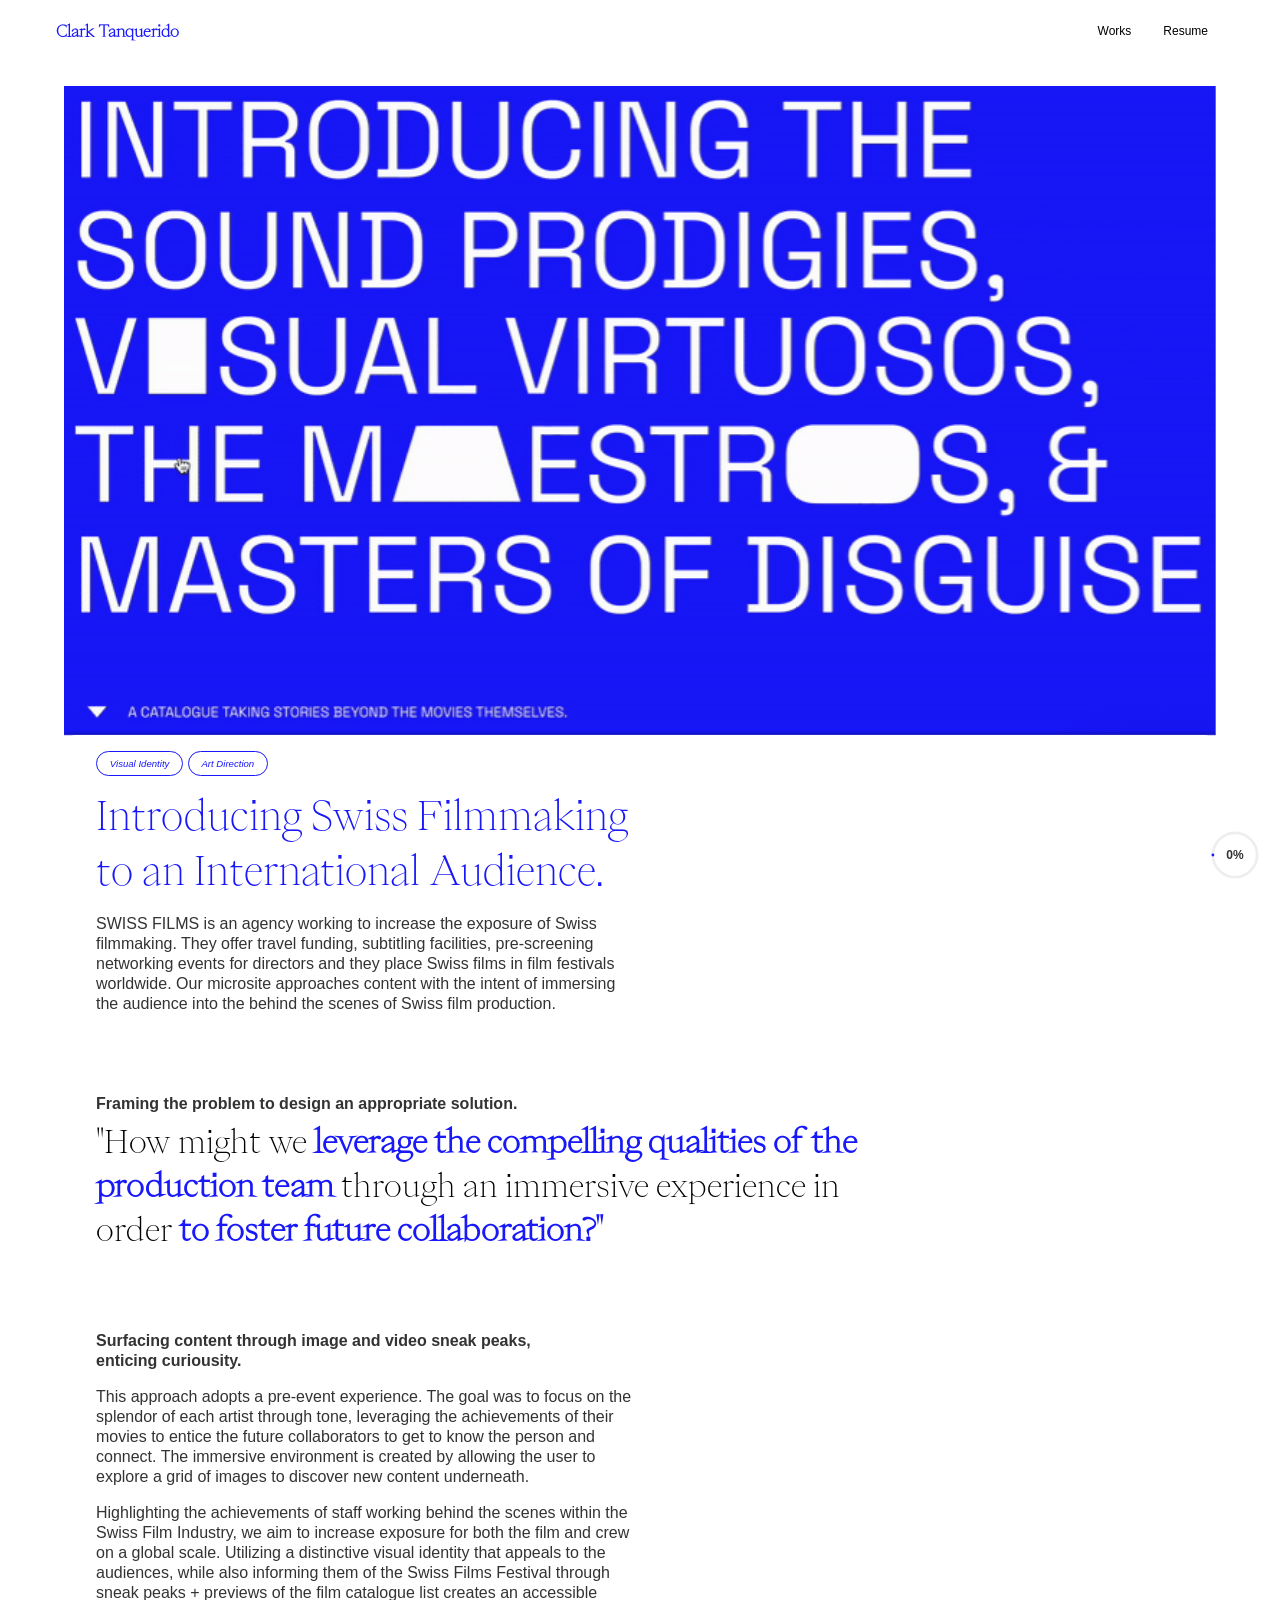
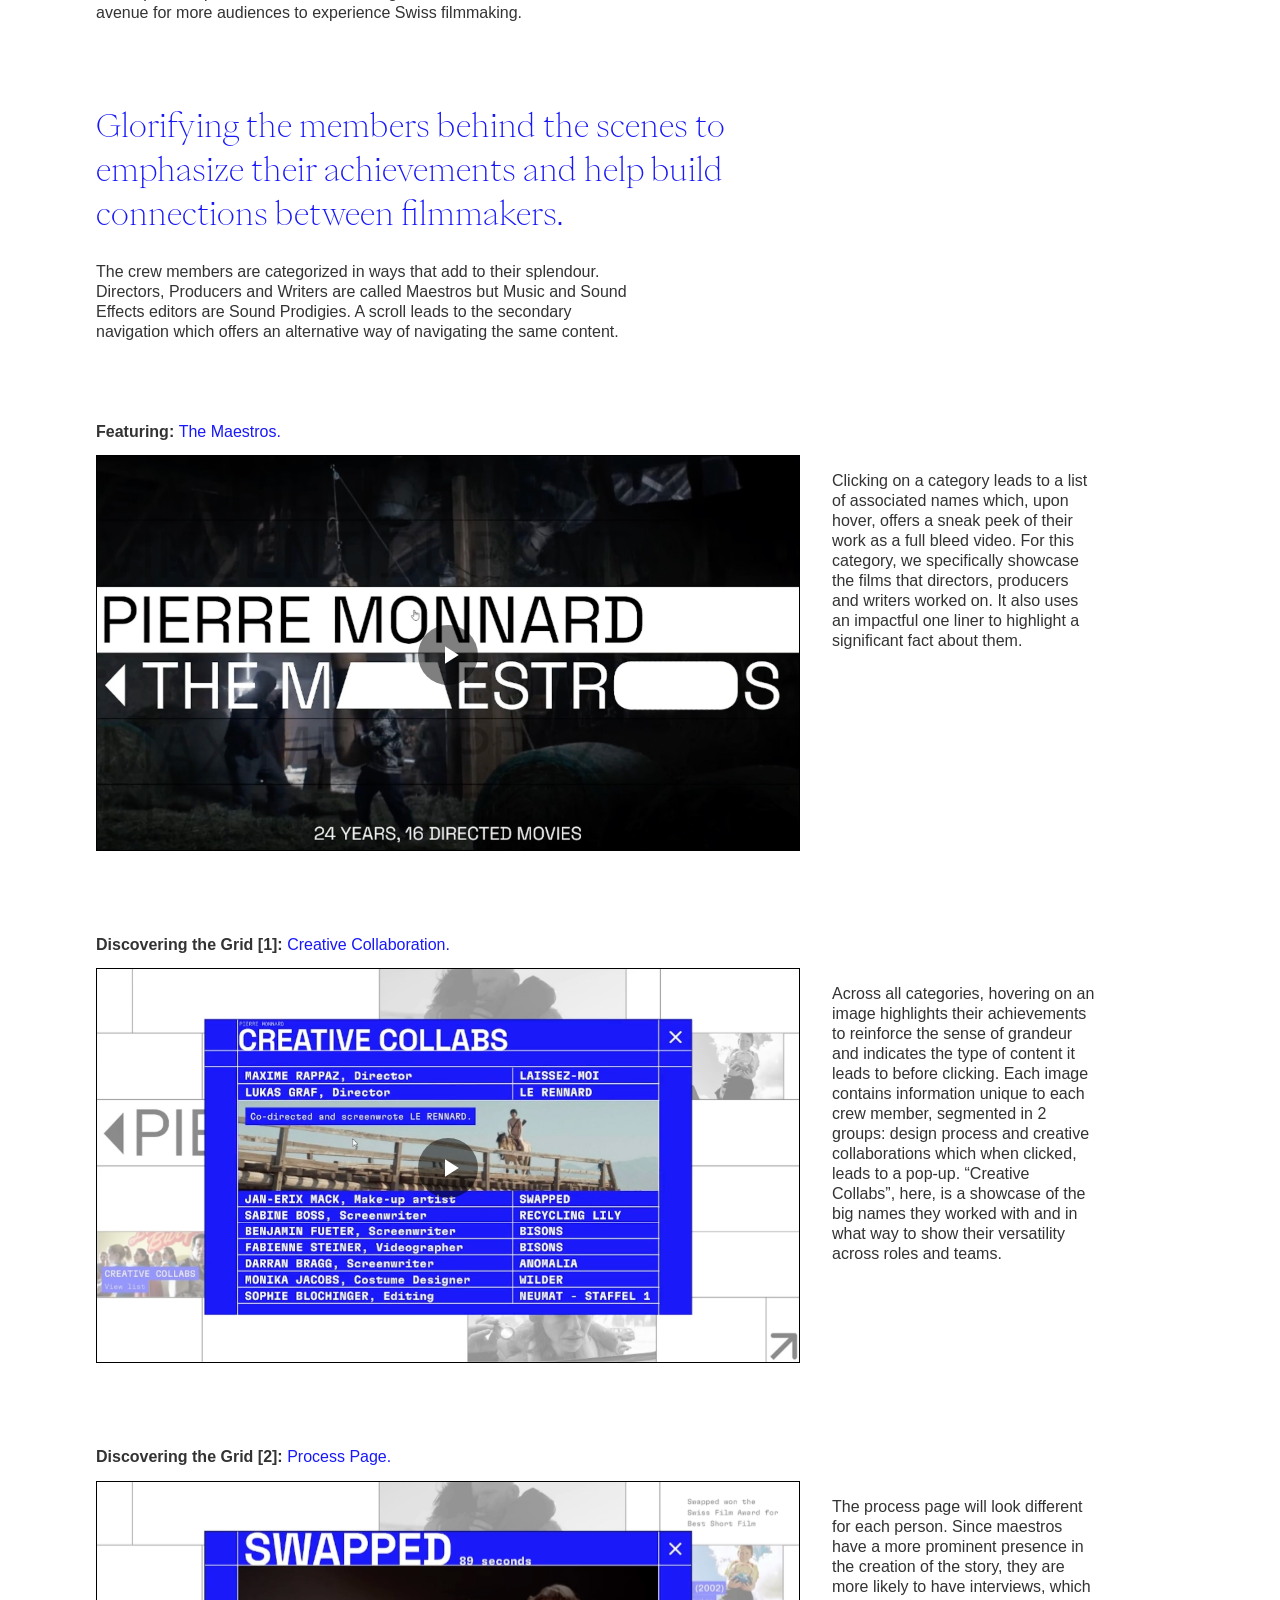
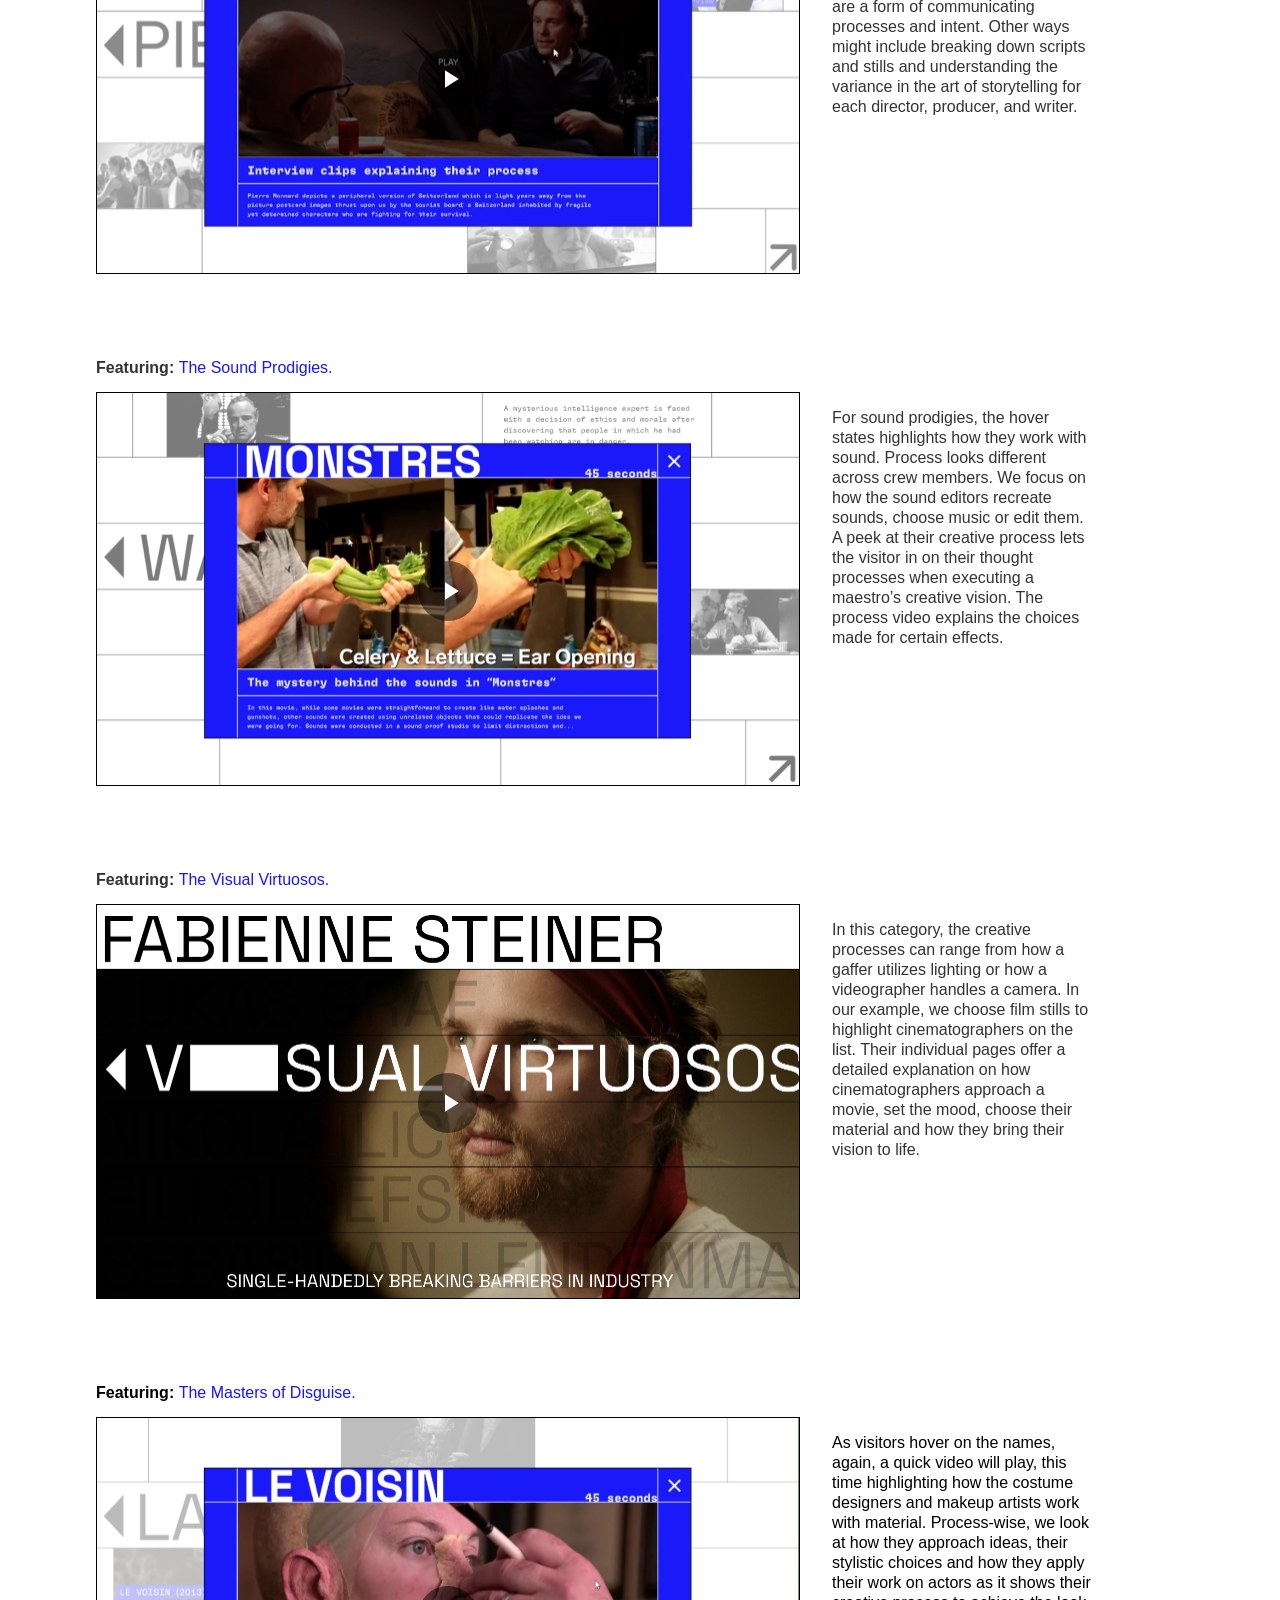
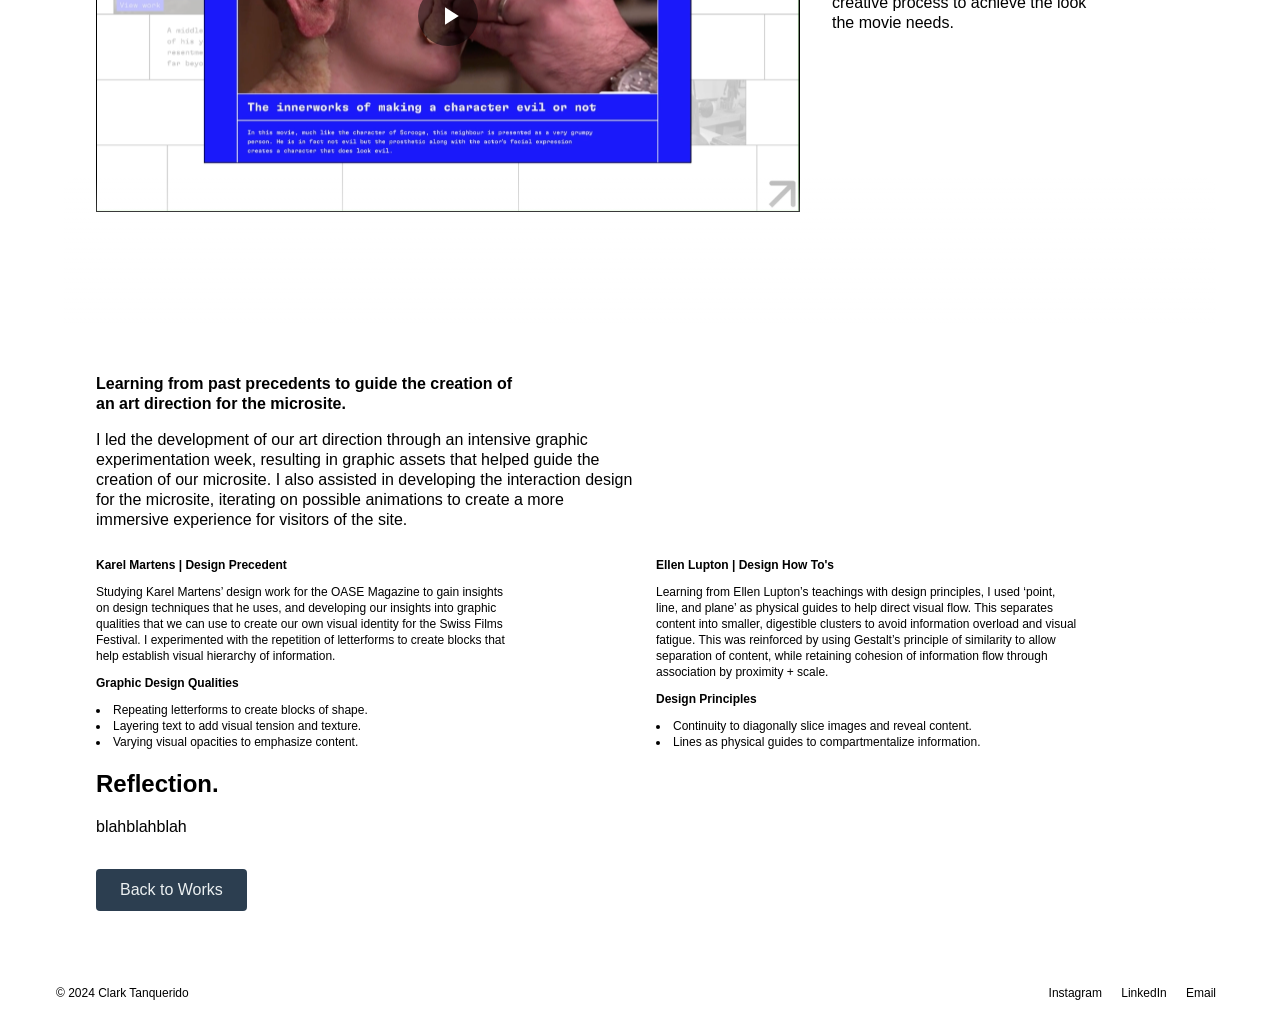
==== commit b6dfe798: "Update case-study-swiss-films.html" ====
--- a/case-study-swiss-films.html
+++ b/case-study-swiss-films.html
@@ -30,7 +30,7 @@
               <div>
                 <p class="project-subtitle largeDisplayTextTopMargin">Visual Identity</p>
                 <p class="project-subtitle">Art Direction</p>
-                <p class="project-subtitle">Interaction Design</p>
+                <!-- <p class="project-subtitle">Interaction Design</p> -->
                 <h1 class="largeDisplayText largeDisplayTextTopMargin">Introducing Swiss Filmmaking to an International Audience.</h1>
                 <p class="paragraph">SWISS FILMS is an agency working to increase the exposure of Swiss filmmaking. They offer travel funding, subtitling facilities, pre-screening networking events for directors and they place Swiss films in film festivals worldwide. Our microsite approaches content with the intent of immersing the audience into the behind the scenes of Swiss film production.</p>
 
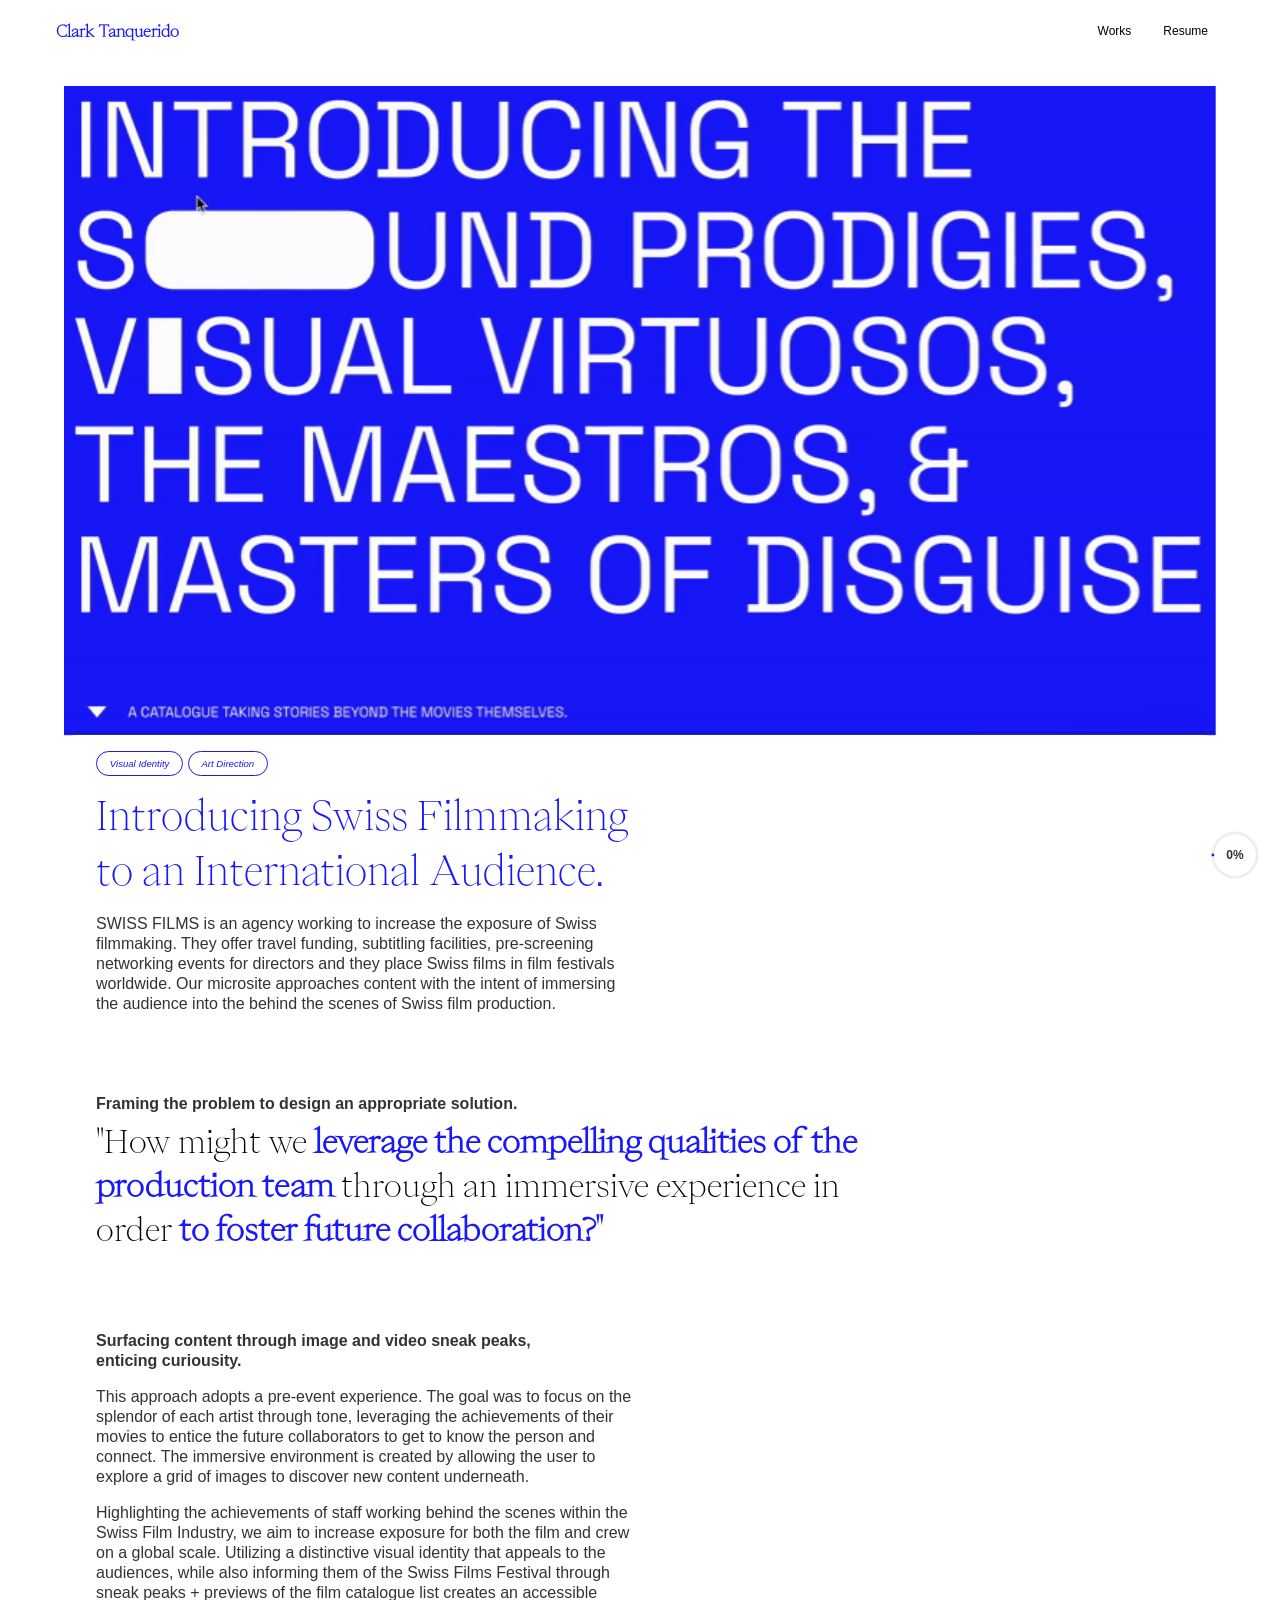
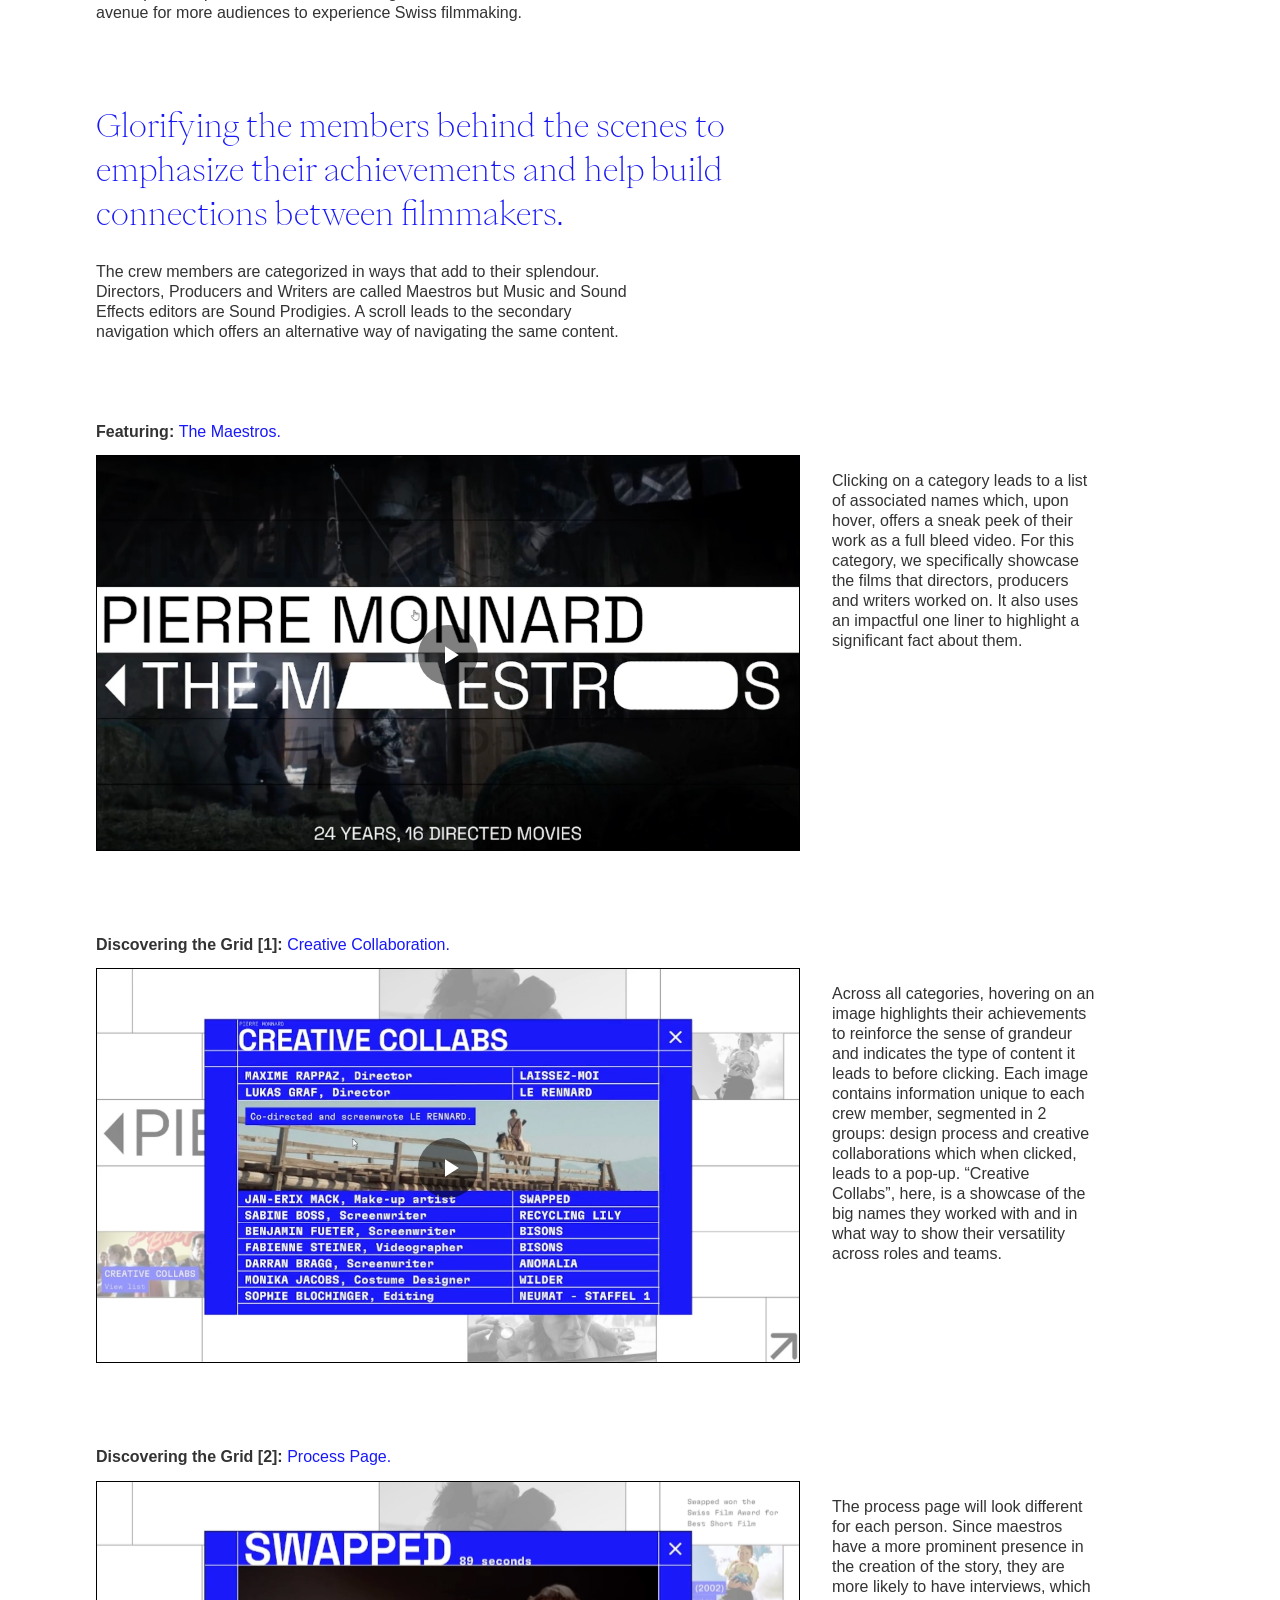
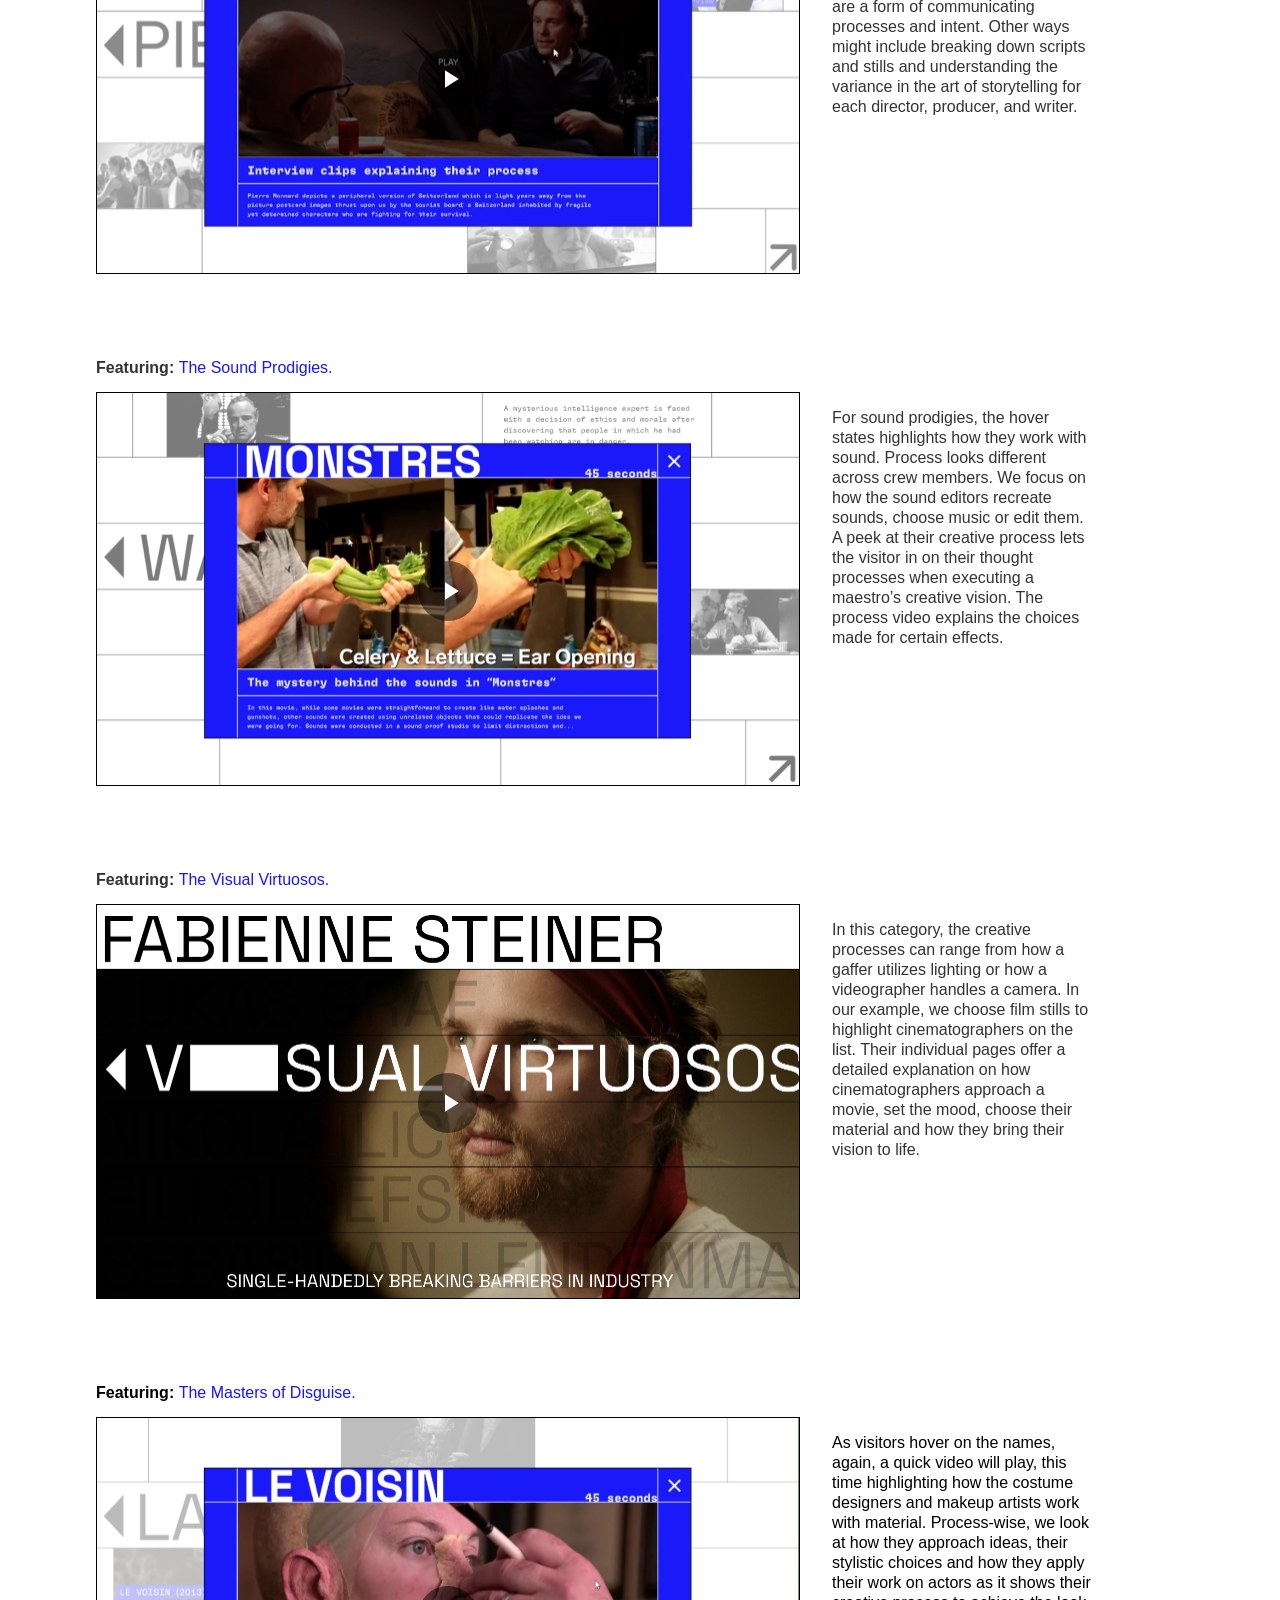
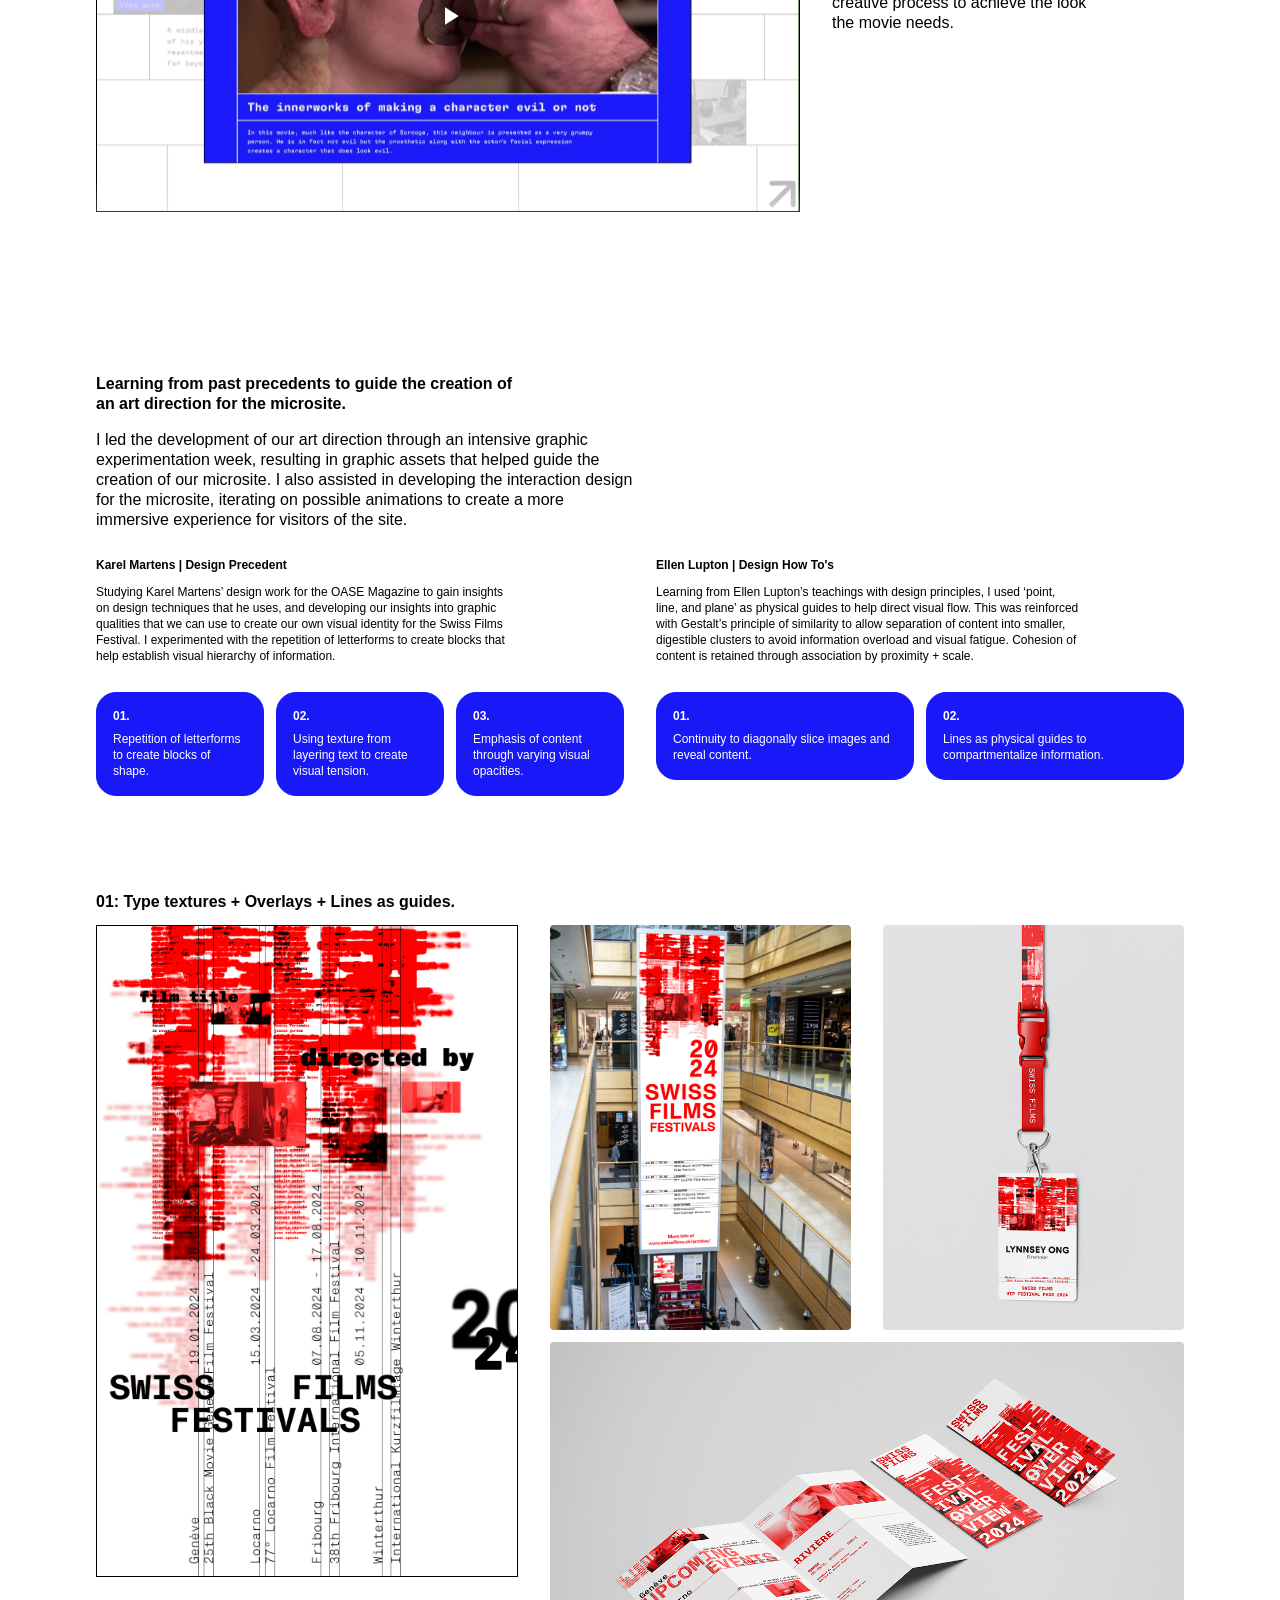
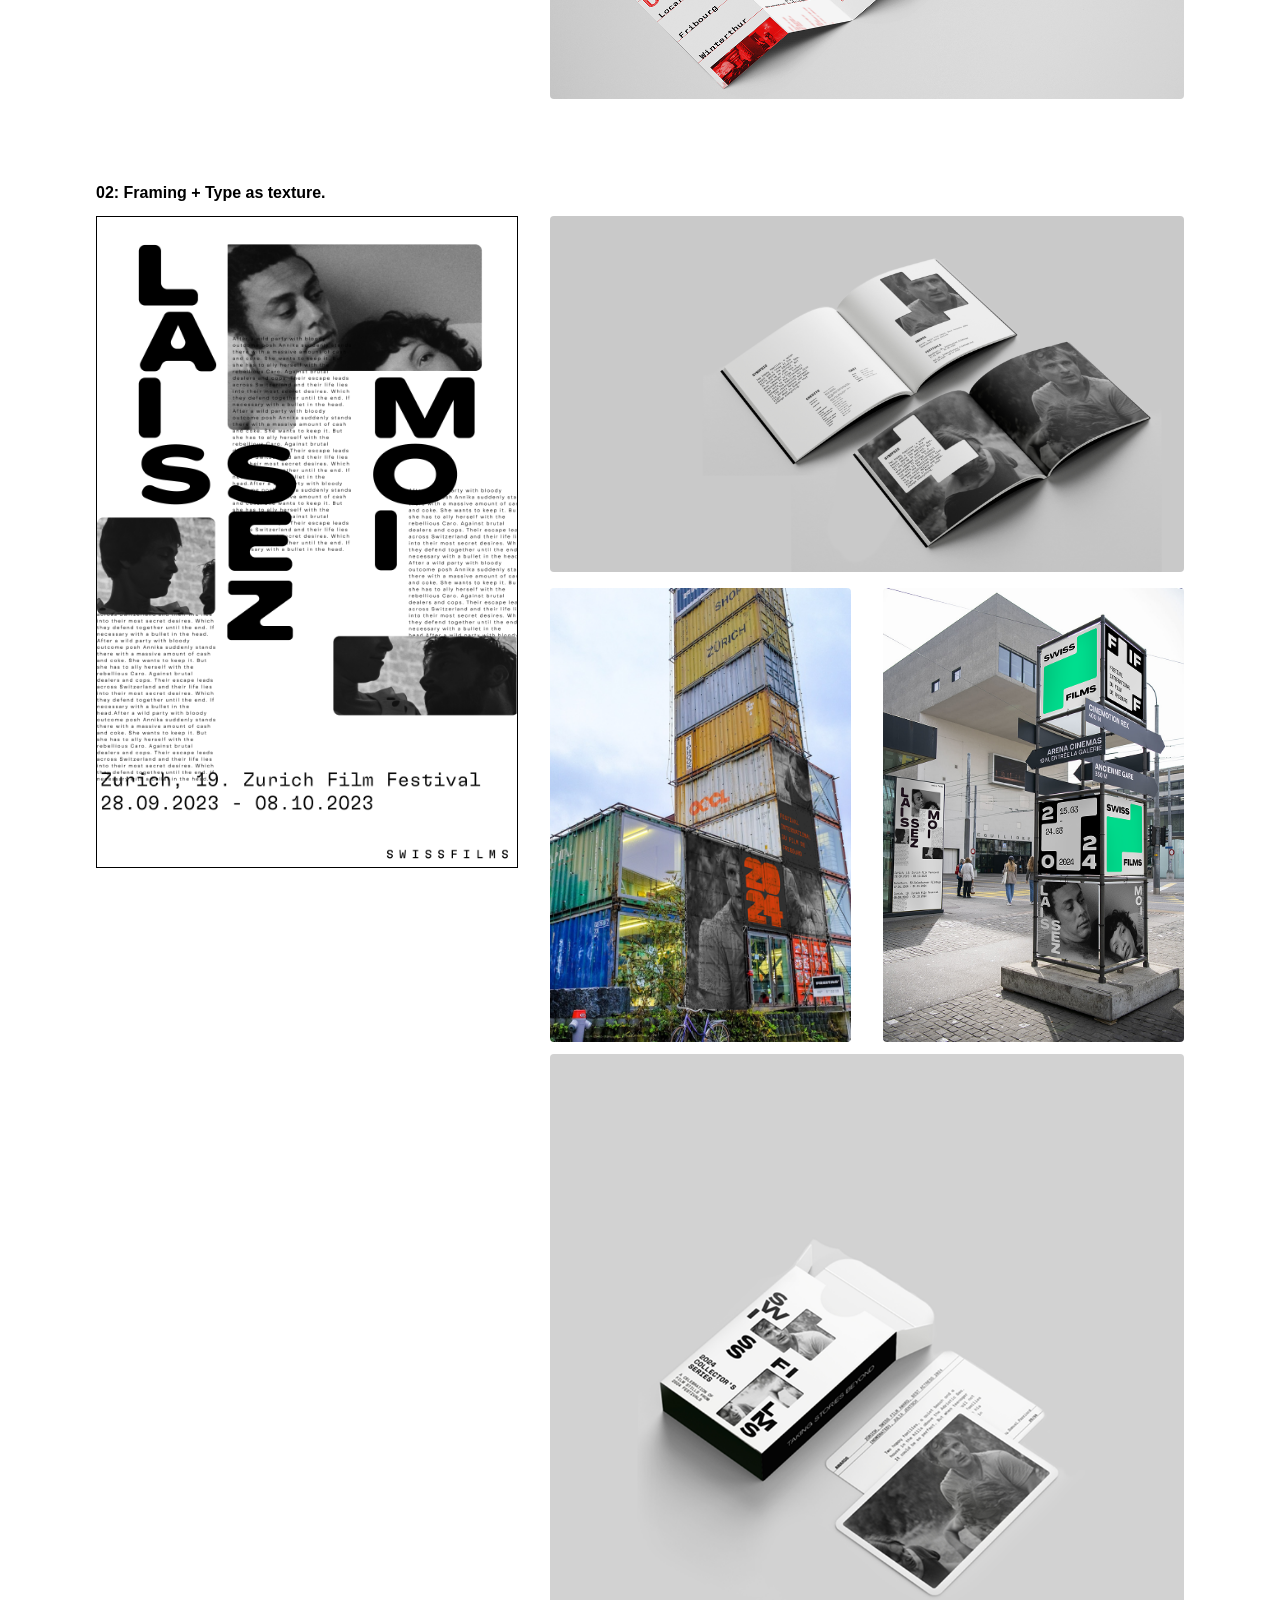
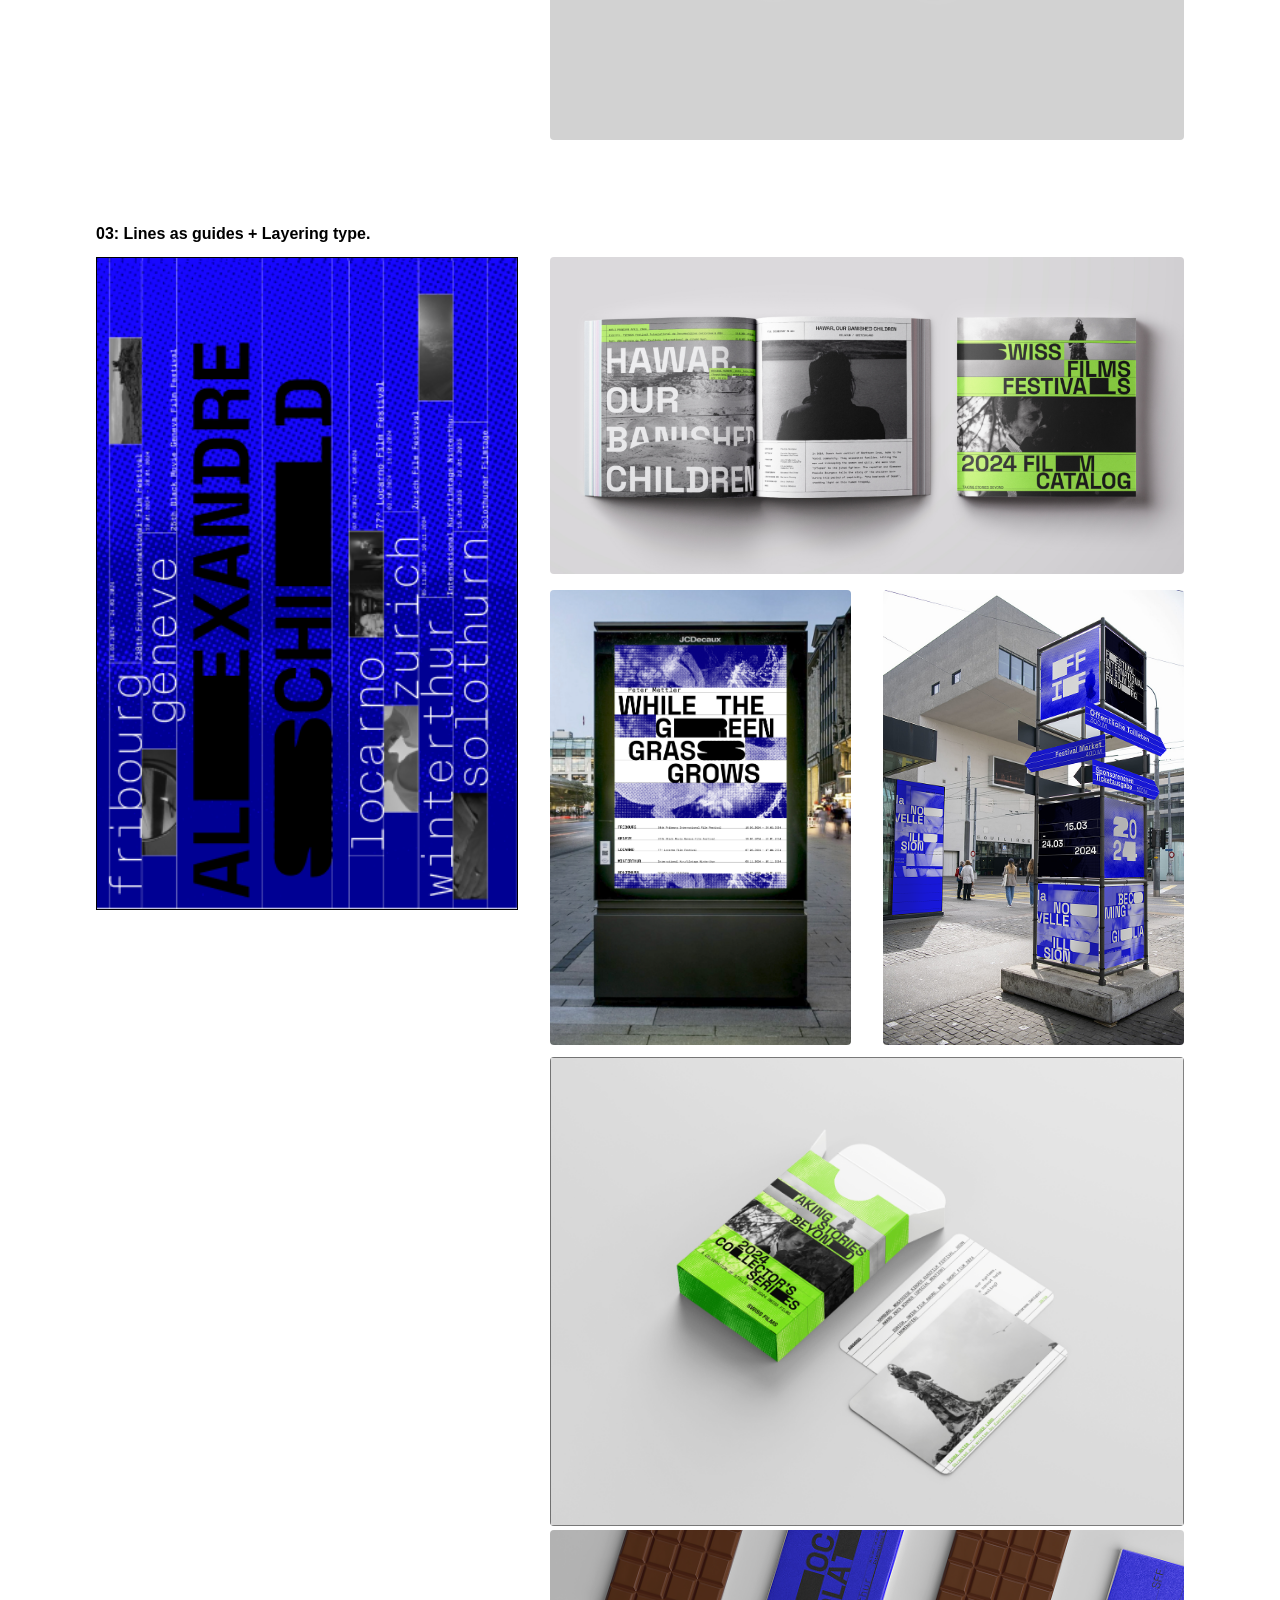
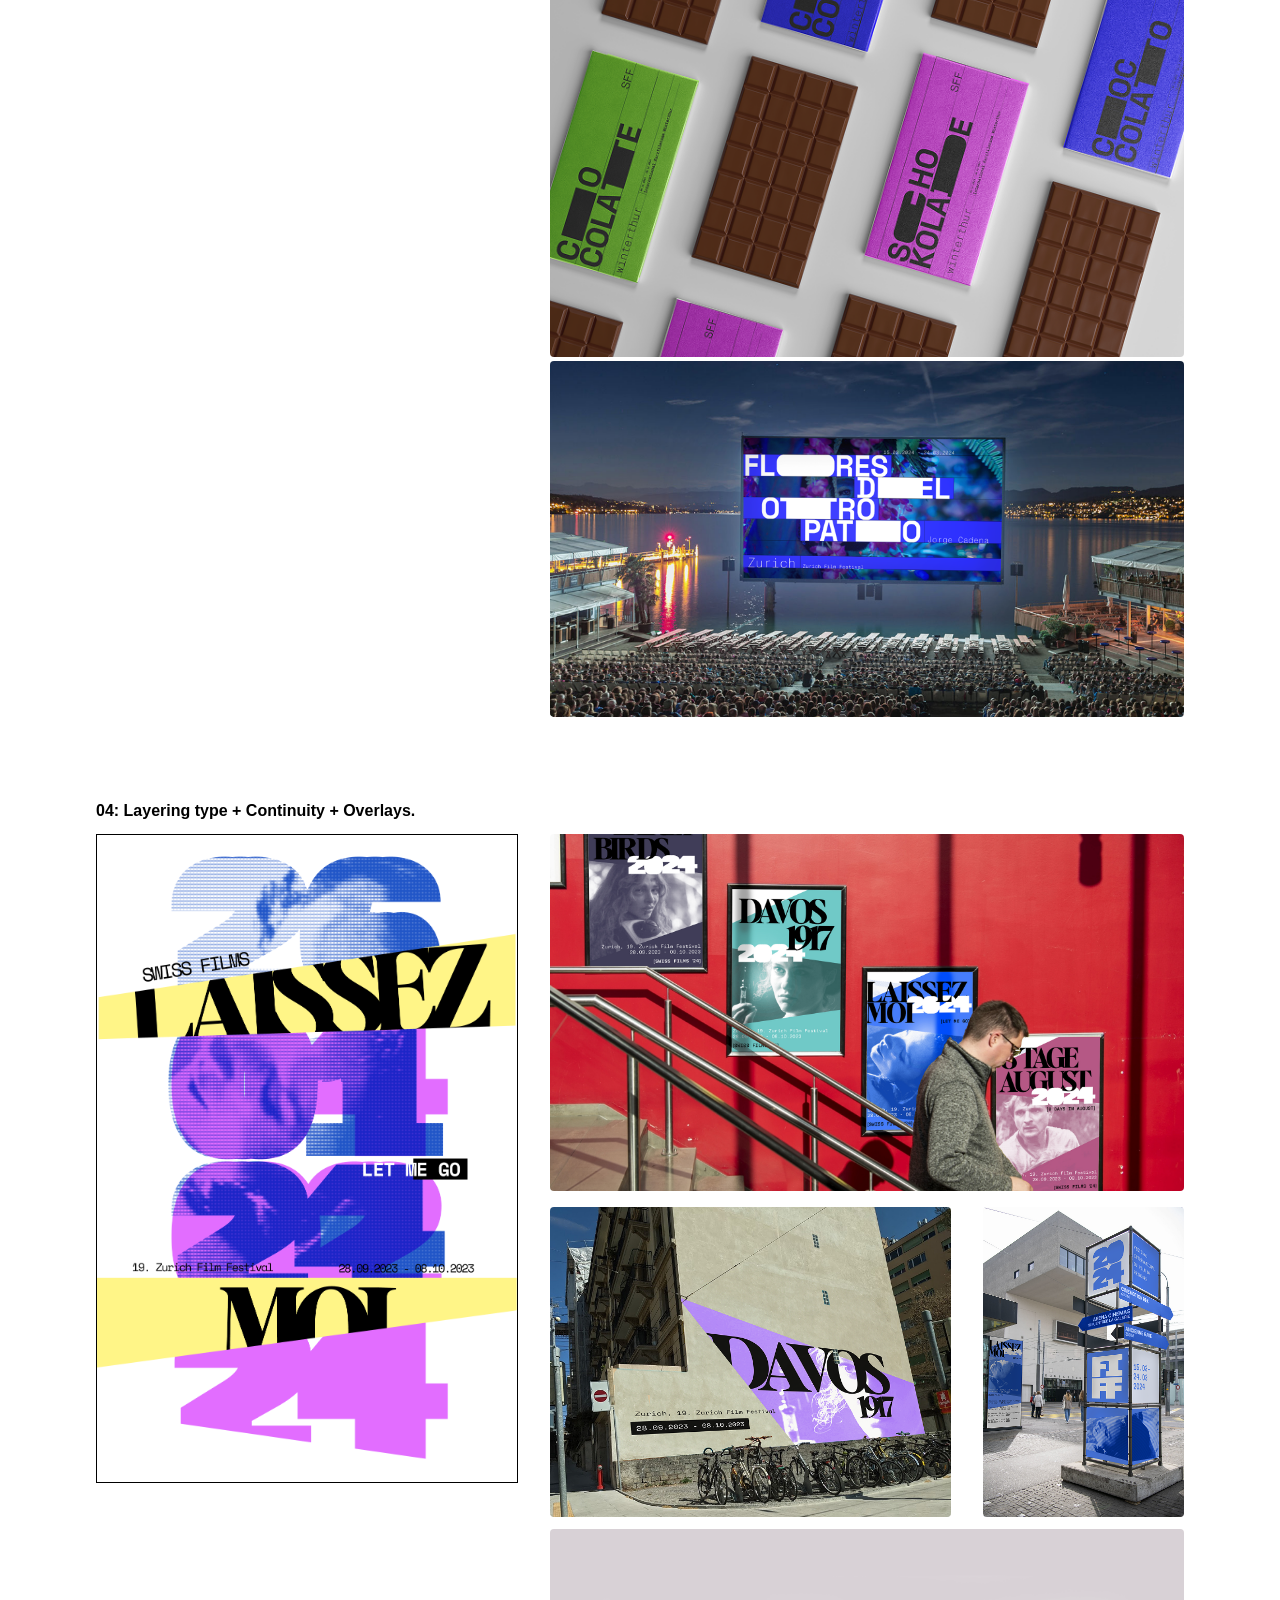
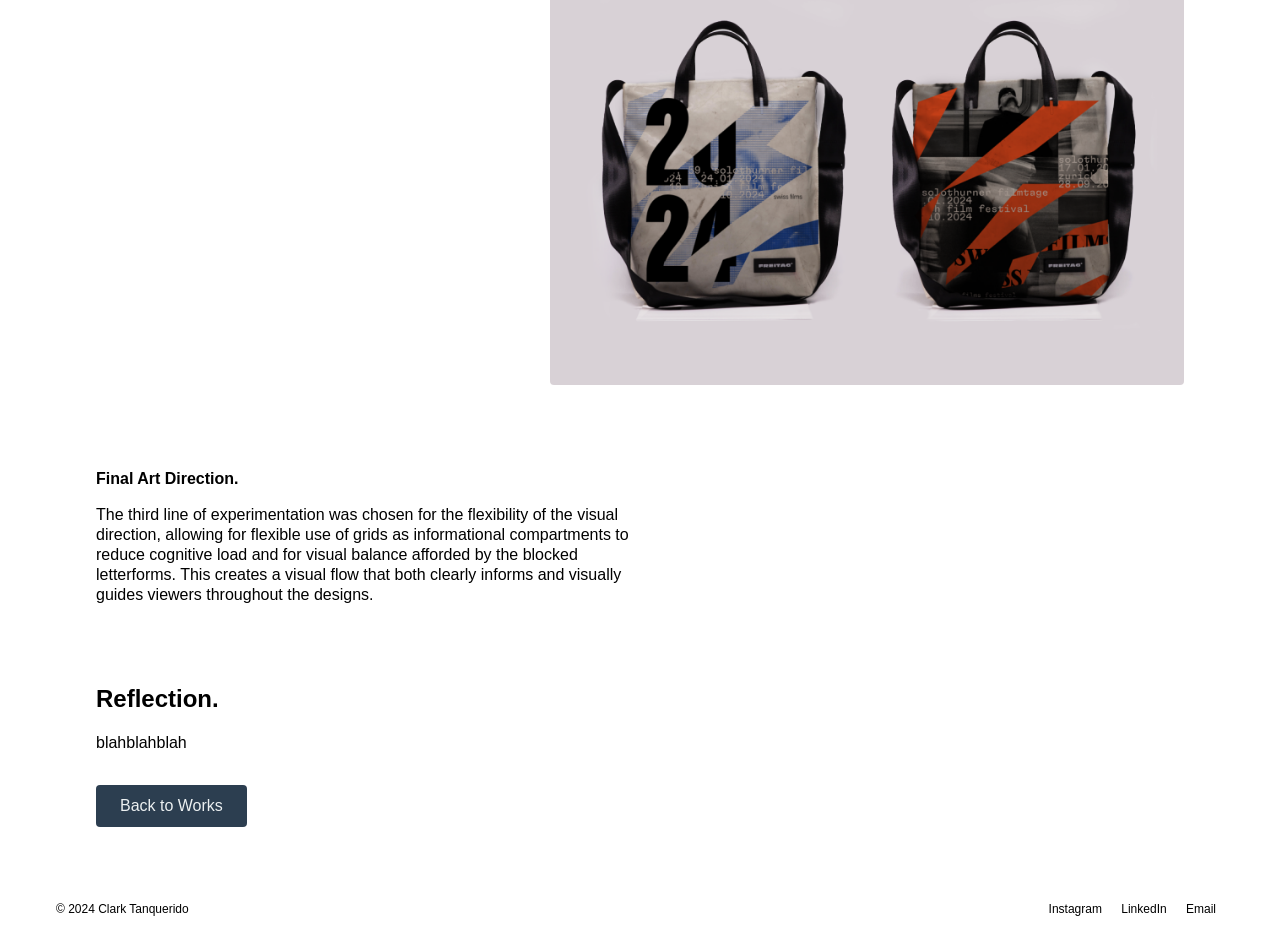
==== commit 5e1ab2b8: "update" ====
--- a/case-study-swiss-films.html
+++ b/case-study-swiss-films.html
@@ -170,24 +170,144 @@
                     <div class="grid-column">
                       <h3>Karel Martens | Design Precedent</h3>
                       <p class="pSubtext">Studying Karel Martens’ design work for the OASE Magazine to gain insights on design techniques that he uses, and developing our insights into graphic qualities that we can use to create our own visual identity for the Swiss Films Festival. I experimented with the repetition of letterforms to create blocks that help establish visual hierarchy of information.</p>
-                      <h3>Graphic Design Qualities</h3>
-                      <li class="pSubtext">Repeating letterforms to create blocks of shape.</li>
-                      <li class="pSubtext">Layering text to add visual tension and texture.</li>
-                      <li class="pSubtext">Varying visual opacities to emphasize content.</li>
+                      <!-- <h3>Graphic Design Qualities</h3> -->
+                      <div class="three-column-grid">
+                        <div class="grid-column design-quality-box">
+                          <h3>01.</h3>
+                          <p class="pSubtext2 p_noTopMargin">Repetition of letterforms to create blocks of shape.</p>
+                        </div>
+                        <div class="grid-column design-quality-box">
+                          <h3>02.</h3>
+                          <p class="pSubtext2 p_noTopMargin">Using texture from layering text to create visual tension.</p>
+                        </div>
+                        <div class="grid-column design-quality-box">
+                          <h3>03.</h3>
+                          <p class="pSubtext2 p_noTopMargin">Emphasis of content through varying visual opacities.</p>
+                        </div>
+                      </div>
                     </div>
                     <div class="grid-column">
                       <h3>Ellen Lupton | Design How To's</h3>
-                      <p class="pSubtext">Learning from Ellen Lupton’s teachings with design principles, I used ‘point, line, and plane’ as physical guides to help direct visual flow. This separates content into smaller, digestible clusters to avoid information overload and visual fatigue. This was reinforced by using Gestalt’s principle of similarity to allow separation of content, while retaining cohesion of information flow through association by proximity + scale.</p>
-                      <h3>Design Principles</h3>
-                      <li class="pSubtext">Continuity to diagonally slice images and reveal content.</li>
-                      <li class="pSubtext">Lines as physical guides to compartmentalize information.</li>
+                      <p class="pSubtext">Learning from Ellen Lupton’s teachings with design principles, I used ‘point, line, and plane’ as physical guides to help direct visual flow. This was reinforced with Gestalt’s principle of similarity to allow separation of content into smaller, digestible clusters to avoid information overload and visual fatigue. Cohesion of content is retained through association by proximity + scale.</p>
+                      <div class="two-column-grid-lupton">
+                        <div class="grid-column design-quality-box">
+                          <h3>01.</h3>
+                          <p class="pSubtext2 p_noTopMargin">Continuity to diagonally slice images and reveal content.</p>
+                        </div>
+                        <div class="grid-column design-quality-box">
+                          <h3>02.</h3>
+                          <p class="pSubtext2 p_noTopMargin">Lines as physical guides to compartmentalize information.</p>
+                        </div>
+                      </div>
                     </div>
 
                     <!-- <a href="works.html" class="btn-case-study">Back to Works</a> -->
                   </div>
+
+                  <h2 class="hmwSubtitleText hmwSpacerTop workHeaderLength">01: Type textures + Overlays + Lines as guides.</h2>
+                  <div class="two-column-grid-2_3_split">
+                    <div class="grid-column">
+                      <img src="imgs/line01.png" alt="Swiss Films Festival hero image" class="project-hero-image project-video">
+                    </div>
+                    <div class="grid-column">
+                      <!-- <p class="paragraph_2">I led the development of our art direction through an intensive graphic experimentation week, resulting in graphic assets that helped guide the creation of our microsite. I also assisted in developing the interaction design for the microsite, iterating on possible animations to create a more immersive experience for visitors of the site.</p> -->
+                      <div class="two-column-grid" style="margin-bottom: 0.75rem;">
+                        <a href="#" class="grid-column lightbox-trigger">
+                              <img src="imgs/line01_asset04.png" alt="Grid image 3" style="width:100%; border-radius: 4px;" class="grid-image-equal-height">
+                        </a>
+                        <a href="#" class="grid-column lightbox-trigger">
+                              <img src="imgs/line01_asset02.png" alt="Grid image 2" style="width:100%; border-radius: 4px;" class="grid-image-equal-height">
+                        </a>
+                        <!-- <a href="#">
+                          <img src="imgs/line01_asset03.png" alt="Grid image 4" style="width:100%; border-radius: 4px;">
+                        </a> -->
+                      </div>
+                          <a href="#" class="lightbox-trigger">
+                              <img src="imgs/line01_asset01.png" alt="Grid image 1" style="width:100%; border-radius: 4px;">
+                        </a>
+                    </div>
+                  </div>
+
+                  <h2 class="hmwSubtitleText hmwSpacerTop workHeaderLength">02: Framing + Type as texture.</h2>
+                  <div class="two-column-grid-2_3_split">
+                    <div class="grid-column">
+                      <img src="imgs/line02.png" alt="Swiss Films Festival hero image" class="project-hero-image project-video">
+                    </div>
+                    <div class="grid-column">
+                      <a href="#" class="lightbox-trigger">
+                        <img src="imgs/line02_asset01.png" alt="Grid image 1" style="width:100%; border-radius: 4px; margin-bottom: 0.75rem;">
+                      </a>
+                      <div class="two-column-grid" style="margin-bottom: 0.75rem;">
+                        <a href="#" class="grid-column lightbox-trigger">
+                          <img src="imgs/line02_asset04.png" alt="Grid image 3" style="width:100%; border-radius: 4px;" class="grid-image-equal-height">
+                        </a>
+                        <a href="#" class="grid-column lightbox-trigger">
+                          <img src="imgs/line02_asset03.png" alt="Grid image 2" style="width:100%; border-radius: 4px;" class="grid-image-equal-height">
+                        </a>
+                      </div>
+                      <a href="#" class="lightbox-trigger">
+                        <img src="imgs/line02_asset02.png" alt="Grid image 1" style="width:100%; border-radius: 4px;">
+                      </a>
+                    </div>
+                  </div>
+
+                  <h2 class="hmwSubtitleText hmwSpacerTop workHeaderLength">03: Lines as guides + Layering type.</h2>
+                  <div class="two-column-grid-2_3_split">
+                    <div class="grid-column">
+                      <img src="imgs/line03.png" alt="Swiss Films Festival hero image" class="project-hero-image project-video">
+                    </div>
+                    <div class="grid-column">
+                      <a href="#" class="lightbox-trigger">
+                        <img src="imgs/line03_asset01.png" alt="Grid image 1" style="width:100%; border-radius: 4px; margin-bottom: 0.75rem;">
+                      </a>
+                      <div class="two-column-grid" style="margin-bottom: 0.75rem;">
+                        <a href="#" class="grid-column lightbox-trigger">
+                          <img src="imgs/line03_asset01.jpg" alt="Grid image 3" style="width:100%; border-radius: 4px;" class="grid-image-equal-height">
+                        </a>
+                        <a href="#" class="grid-column lightbox-trigger">
+                          <img src="imgs/line03_asset03.png" alt="Grid image 2" style="width:100%; border-radius: 4px;" class="grid-image-equal-height">
+                        </a>
+                      </div>
+                      <a href="#" class="lightbox-trigger">
+                        <img src="imgs/line03_asset02.png" alt="Grid image 1" style="width:100%; border-radius: 4px;">
+                      </a>
+                      <a href="#" class="lightbox-trigger">
+                        <img src="imgs/line03_asset05.png" alt="Grid image 1" style="width:100%; border-radius: 4px;">
+                      </a>
+                      <a href="#" class="lightbox-trigger">
+                        <img src="imgs/line03_asset04.png" alt="Grid image 1" style="width:100%; border-radius: 4px;">
+                      </a>
+                    </div>
+                  </div>
+
+                  <h2 class="hmwSubtitleText hmwSpacerTop workHeaderLength">04: Layering type + Continuity + Overlays.</h2>
+                  <div class="two-column-grid-2_3_split">
+                    <div class="grid-column">
+                      <img src="imgs/line04.png" alt="Swiss Films Festival hero image" class="project-hero-image project-video">
+                    </div>
+                    <div class="grid-column">
+                      <a href="#" class="lightbox-trigger">
+                        <img src="imgs/line04_asset04.png" alt="Grid image 1" style="width:100%; border-radius: 4px; margin-bottom: 0.75rem;">
+                      </a>
+                      <div class="two-column-grid-2_1_split" style="margin-bottom: 0.75rem;">
+                        <a href="#" class="grid-column lightbox-trigger">
+                          <img src="imgs/line04_asset02.png" alt="Grid image 3" style="width:100%; border-radius: 4px;" class="grid-image-equal-height">
+                        </a>
+                        <a href="#" class="grid-column lightbox-trigger">
+                          <img src="imgs/line04_asset03.png" alt="Grid image 2" style="width:100%; border-radius: 4px;" class="grid-image-equal-height">
+                        </a>
+                      </div>
+                      <a href="#" class="lightbox-trigger">
+                        <img src="imgs/line04_asset01.png" alt="Grid image 1" style="width:100%; border-radius: 4px;">
+                      </a>
+                    </div>
+                  </div>
+
+                  <h2 class="hmwSubtitleText workHeaderLength hmwSpacerTop">Final Art Direction.</h2>
+                  <p class="paragraph">The third line of experimentation was chosen for the flexibility of the visual direction, allowing for flexible use of grids as informational compartments to reduce cognitive load and for visual balance afforded by the blocked letterforms. This creates a visual flow that both clearly informs and visually guides viewers throughout the designs.</p>
                   
-                  <h2>Reflection.</h2>
-                    <p>blahblahblah</p>
+                  <h2 class="hmwSpacerTop">Reflection.</h2>
+                  <p>blahblahblah</p>
 
                   <a href="works.html" class="btn-case-study">Back to Works</a>
               </div>
--- a/style.css
+++ b/style.css
@@ -91,6 +91,7 @@
 .largeDisplayText {
   font-size: 2rem;
   font-weight: lighter;
+  line-height: normal;
 
   max-width: 90%;
 
@@ -106,11 +107,19 @@
   padding-top: 0rem;
 }
 
+.h2_blue {
+  color: #1818f9;
+}
+
 .homepageSPACER {
   margin-top: 50vh;
 }
 
 .noTopMargin {
+  margin-top: -0.5rem;
+}
+
+.p_noTopMargin {
   margin-top: -0.5rem;
 }
 
@@ -308,7 +317,7 @@
 .slide-up-section {
   position: relative; /* This section now scrolls normally */
   background-color: #ffffff; /* Changed to black */
-  color: #ffffff; /* Changed text color to white */
+  color: #000000; /* Changed text color to white */
   z-index: 2; /* It must have a higher z-index to slide OVER the sticky video */
   padding: 2rem 2rem 2rem 2rem; /* Consistent padding inside the sticky section */
   margin: 0 -2rem -2rem -2rem;
@@ -316,9 +325,9 @@
 }
 
 /* Ensure all text elements inside the slide-up section are white */
-.slide-up-section h2, .slide-up-section h3, .slide-up-section p, .slide-up-section li {
+/* .slide-up-section h2, .slide-up-section h3, .slide-up-section p, .slide-up-section li {
   color: #000000;
-}
+} */
 
 /* Add a shadow to the slide-up section, similar to case-study-body */
 .slide-up-section::before {
@@ -517,3 +526,71 @@
 .mute-unmute-icon.is-muted {
   background-image: url("data:image/svg+xml,%3Csvg xmlns='http://www.w3.org/2000/svg' viewBox='0 0 24 24' fill='%23ffffff'%3E%3Cpath d='M16.5 12c0-1.77-1.02-3.29-2.5-4.03v2.21l2.45 2.45c.03-.2.05-.41.05-.63zm2.5 0c0 .94-.2 1.82-.54 2.64l1.51 1.51C20.63 14.91 21 13.5 21 12c0-4.28-2.99-7.86-7-8.77v2.06c2.89.86 5 3.54 5 6.71zM4.27 3L3 4.27 7.73 9H3v6h4l5 5v-6.73l4.25 4.25c-.67.52-1.42.93-2.25 1.18v2.06c1.38-.31 2.63-.95 3.69-1.81L19.73 21 21 19.73l-9-9L4.27 3zM12 4L9.91 6.09 12 8.18V4z'/%3E%3C/svg%3E");
 }
+
+/* --- Design Quality Box --- */
+.design-quality-box {
+  background-color: #1818f9;
+  border: 1px solid #1818f9; /* Blue outline */
+  color: #ffffff; /* Black text */
+  padding: 0.5rem 1rem; /* Reduced top/bottom padding */
+  border-radius: 20px;
+  margin-top: 1rem;
+  margin-bottom: 1rem;
+}
+
+.design-quality-box h3,
+.design-quality-box p {
+  color: #ffffff; /* Ensure text inside is black */
+  margin-top: 0.5rem; /* Consistent vertical spacing */
+  margin-bottom: 0.5rem;
+}
+
+.grid-image-equal-height {
+  height: 100%; /* Make the image fill the height of its parent */
+  object-fit: cover; /* Cover the area, cropping if necessary, maintaining aspect ratio */
+}
+
+/* --- Lightbox Styles --- */
+.lightbox-trigger {
+  cursor: pointer; /* Indicates the image is clickable */
+  transition: opacity 0.2s ease-in-out;
+}
+
+.lightbox-trigger:hover {
+  opacity: 0.8;
+}
+
+.lightbox-container {
+  display: none; /* Hidden by default */
+  position: fixed; /* Stay in place */
+  z-index: 9999; /* Sit on top */
+  left: 0;
+  top: 0;
+  width: 100%;
+  height: 100%;
+  overflow: auto; /* Enable scroll if needed */
+  background-color: rgba(0, 0, 0, 0.85); /* Black w/ opacity */
+}
+
+.lightbox-content {
+  margin: auto;
+  display: block;
+  width: auto;
+  max-width: 90%;
+  max-height: 90vh;
+  position: absolute;
+  top: 50%;
+  left: 50%;
+  transform: translate(-50%, -50%);
+}
+
+.lightbox-close {
+  position: absolute;
+  top: 15px;
+  right: 35px;
+  color: #f1f1f1;
+  font-size: 40px;
+  font-weight: bold;
+  transition: 0.3s;
+  cursor: pointer;
+}
--- a/responsive.css
+++ b/responsive.css
@@ -45,10 +45,39 @@
     gap: 2rem; /* Space between columns */
   }
 
+  .two-column-grid-1_2_split {
+    display: grid;
+    grid-template-columns: 1fr 2fr; /* 1:2 column ratio */
+    gap: 2rem; /* Space between columns */
+  }
+
+  .two-column-grid-2_3_split {
+    display: grid;
+    grid-template-columns: 2fr 3fr; /* 2:3 column ratio */
+    gap: 2rem; /* Space between columns */
+  }
+
+  .three-column-grid {
+    display: grid;
+    grid-template-columns: 1fr 1fr 1fr; /* Three equal columns */
+    gap: 0.75rem; /* Space between columns */
+  }
+
+  .two-column-grid-lupton {
+    display: grid;
+    grid-template-columns: 1fr 1fr; /* Two equal columns */
+    gap: 0.75rem; /* Space between columns */
+  }
+
   .paragraph_2 {
     max-width: 75%;
     line-height: 1.25rem;
   }
+
+  /* .paragraph_3 {
+    max-width: 95%;
+    line-height: 1.25rem;
+  } */
 
 }
 
@@ -79,6 +108,12 @@
     max-width: 80%;
   }
 
+  .pSubtext2 {
+    font-size: 0.75rem;
+    line-height: 1rem;
+    max-width: 100%;
+  }
+
   .paragraph {
     max-width: 50%;
     line-height: 1.25rem;
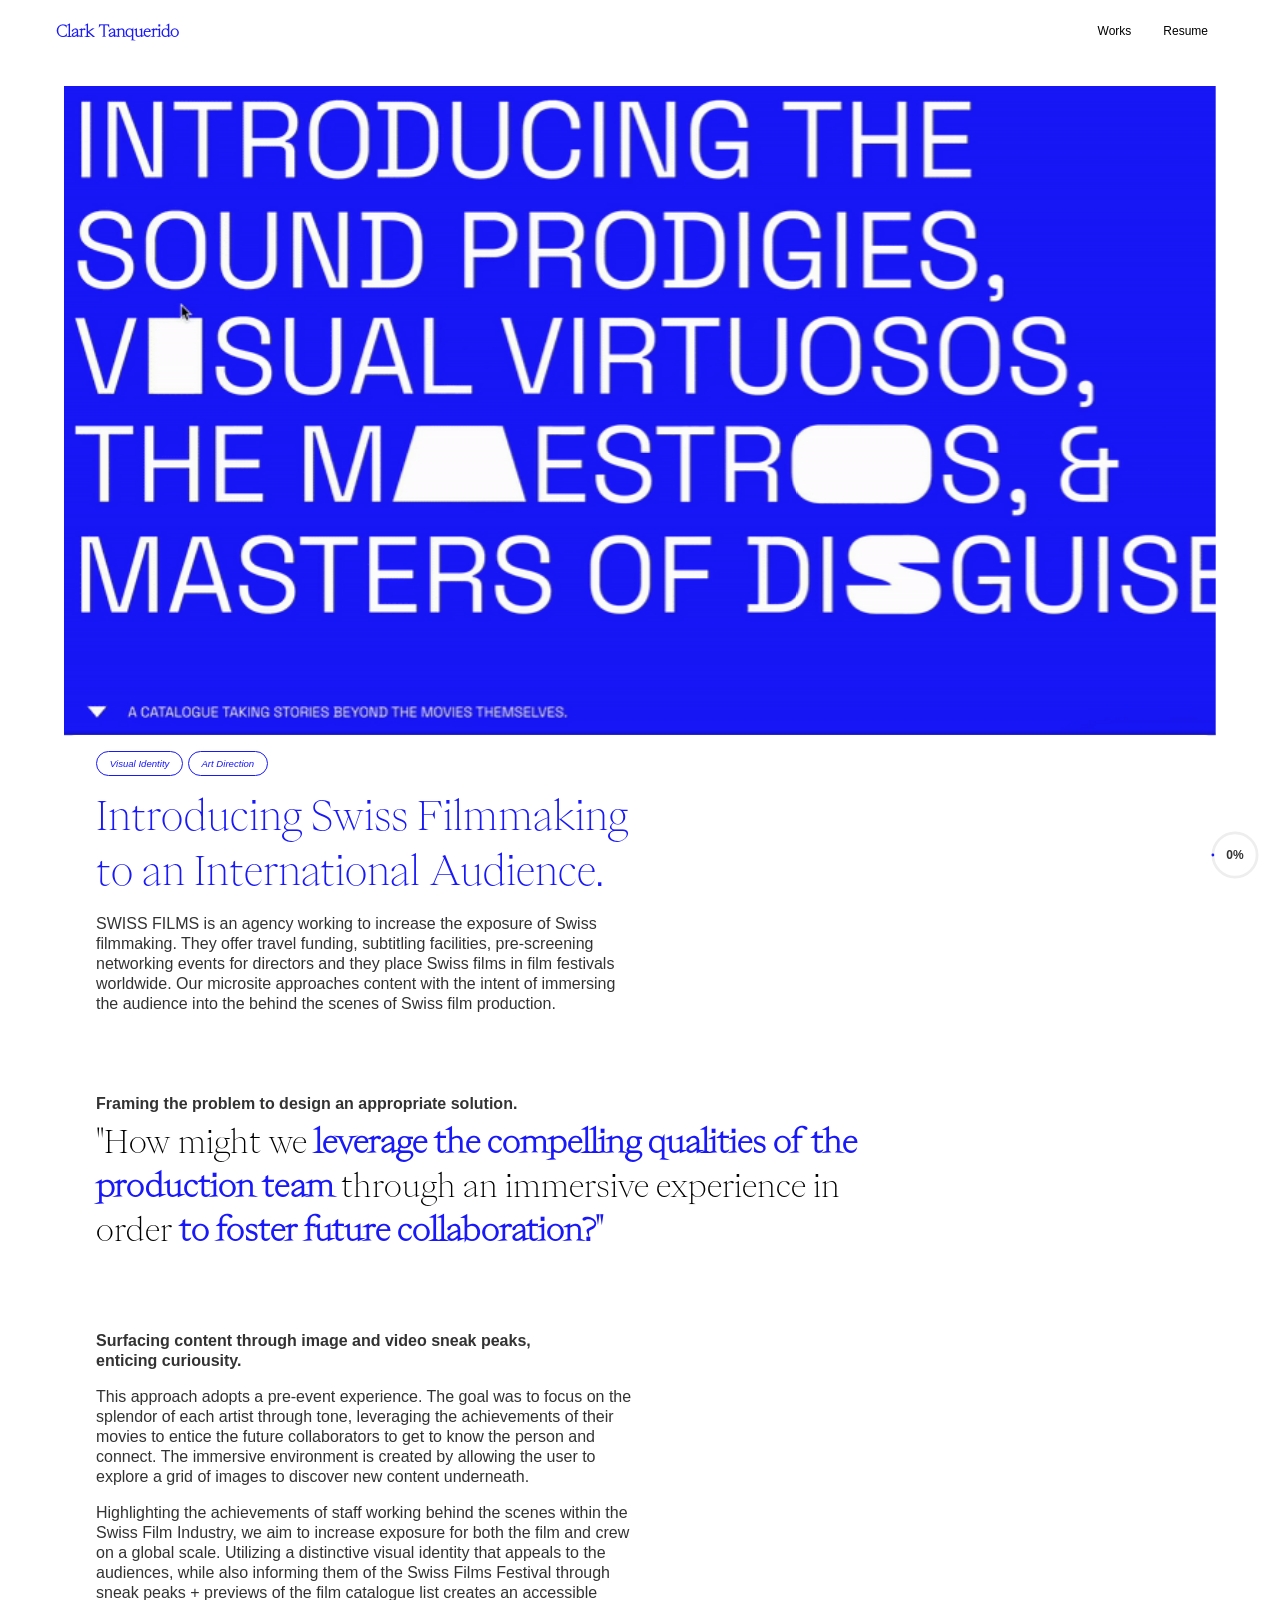
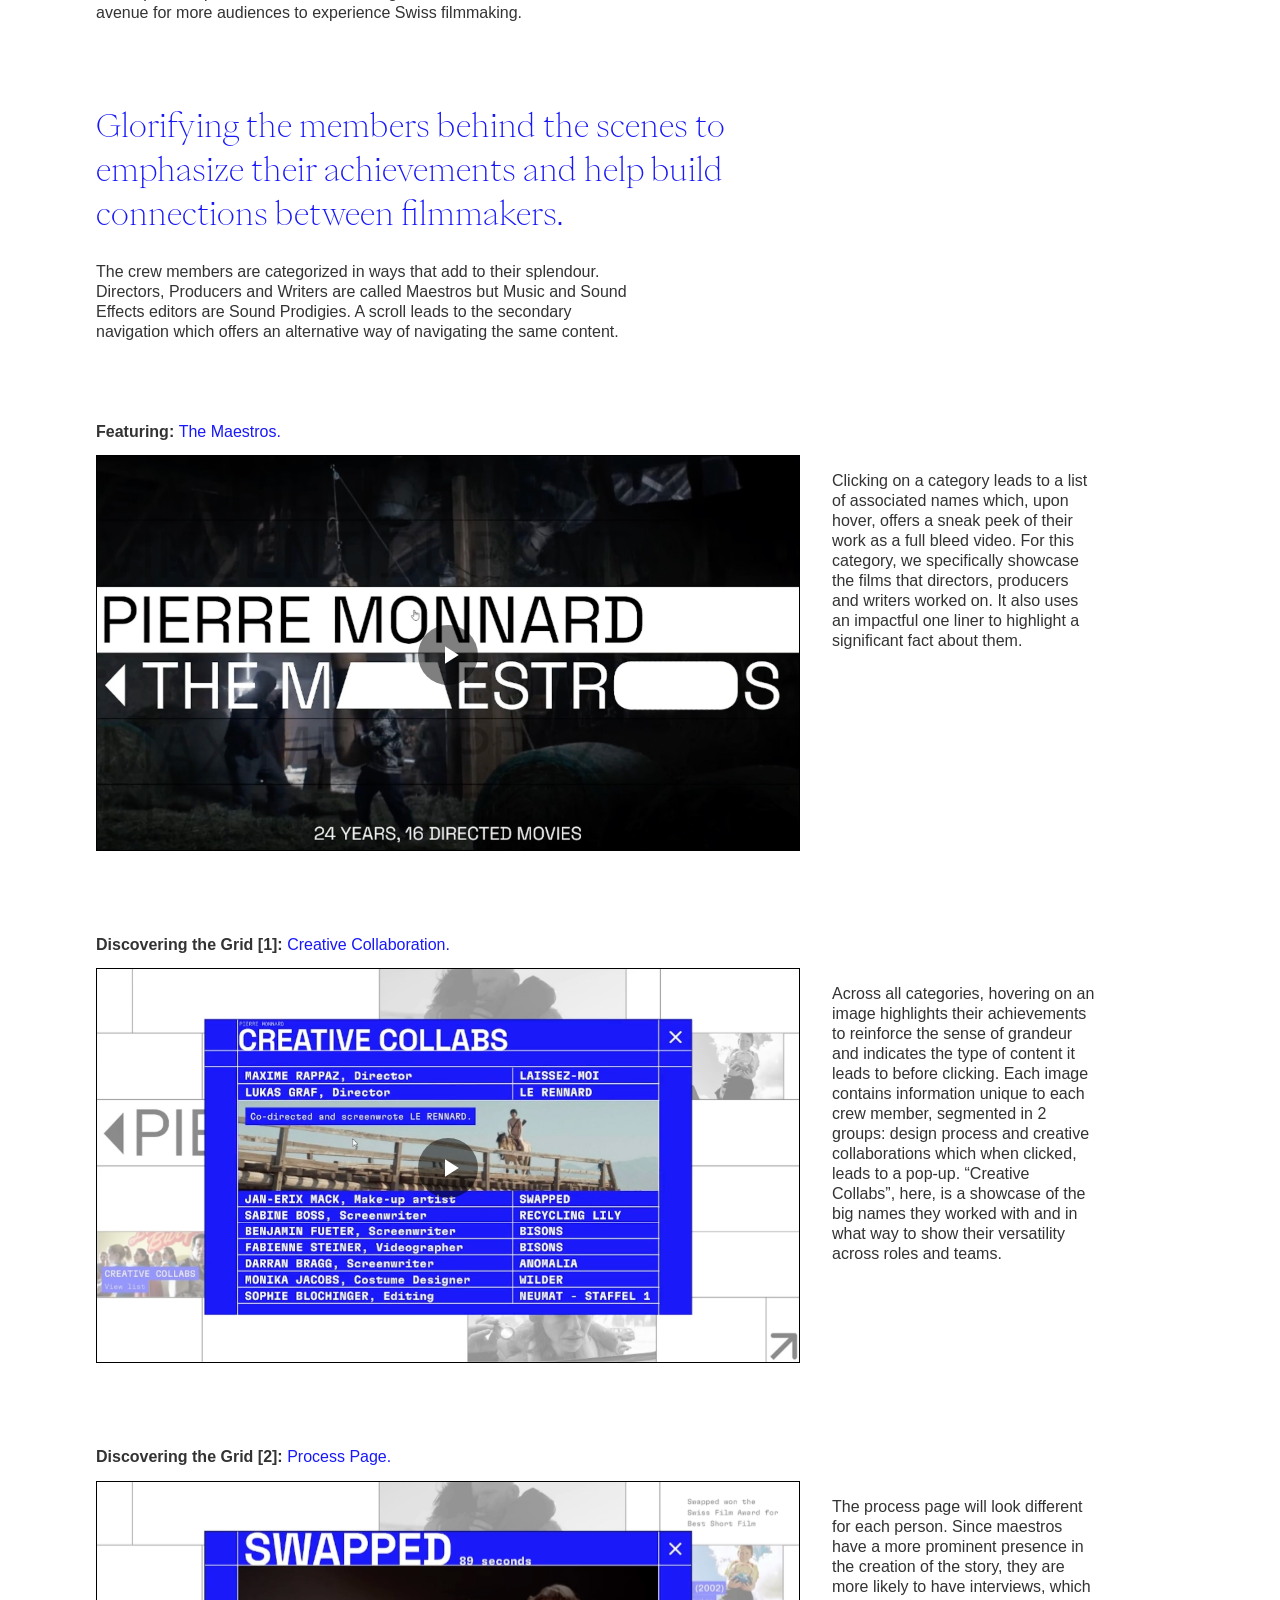
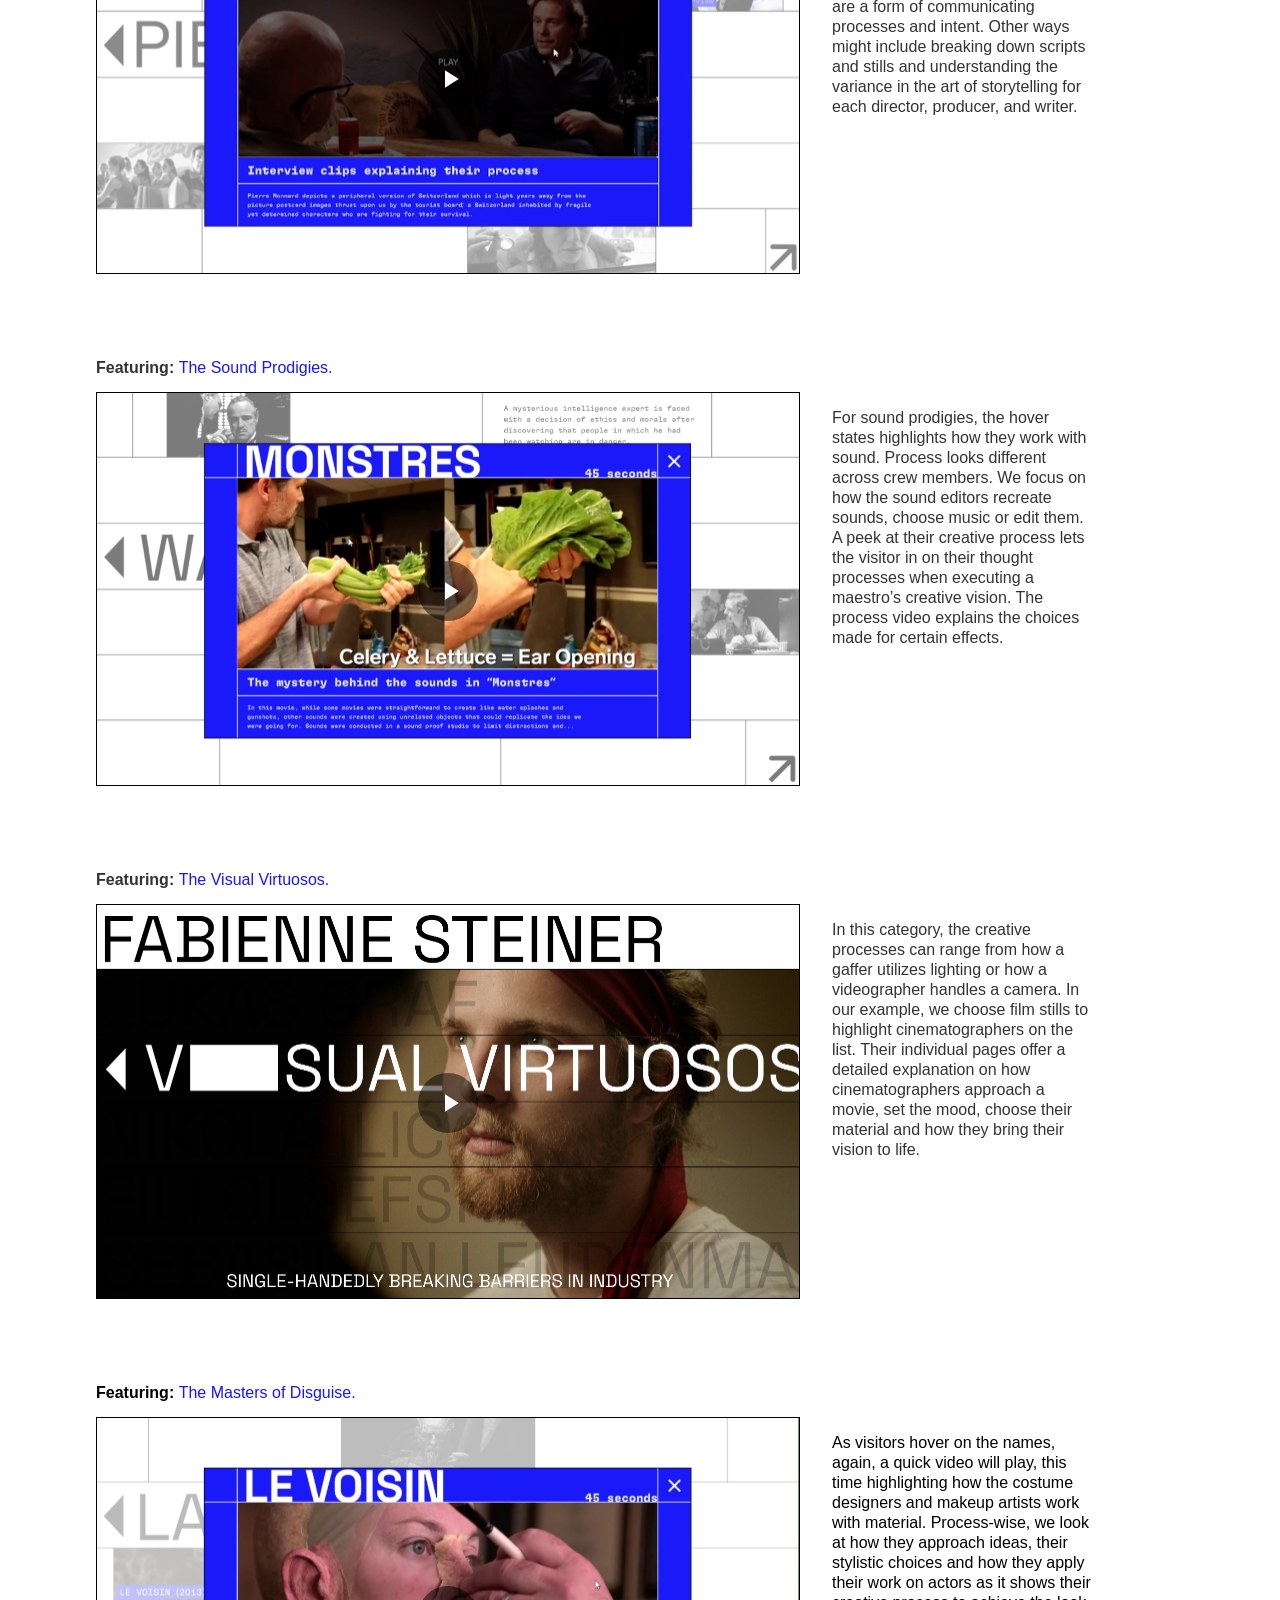
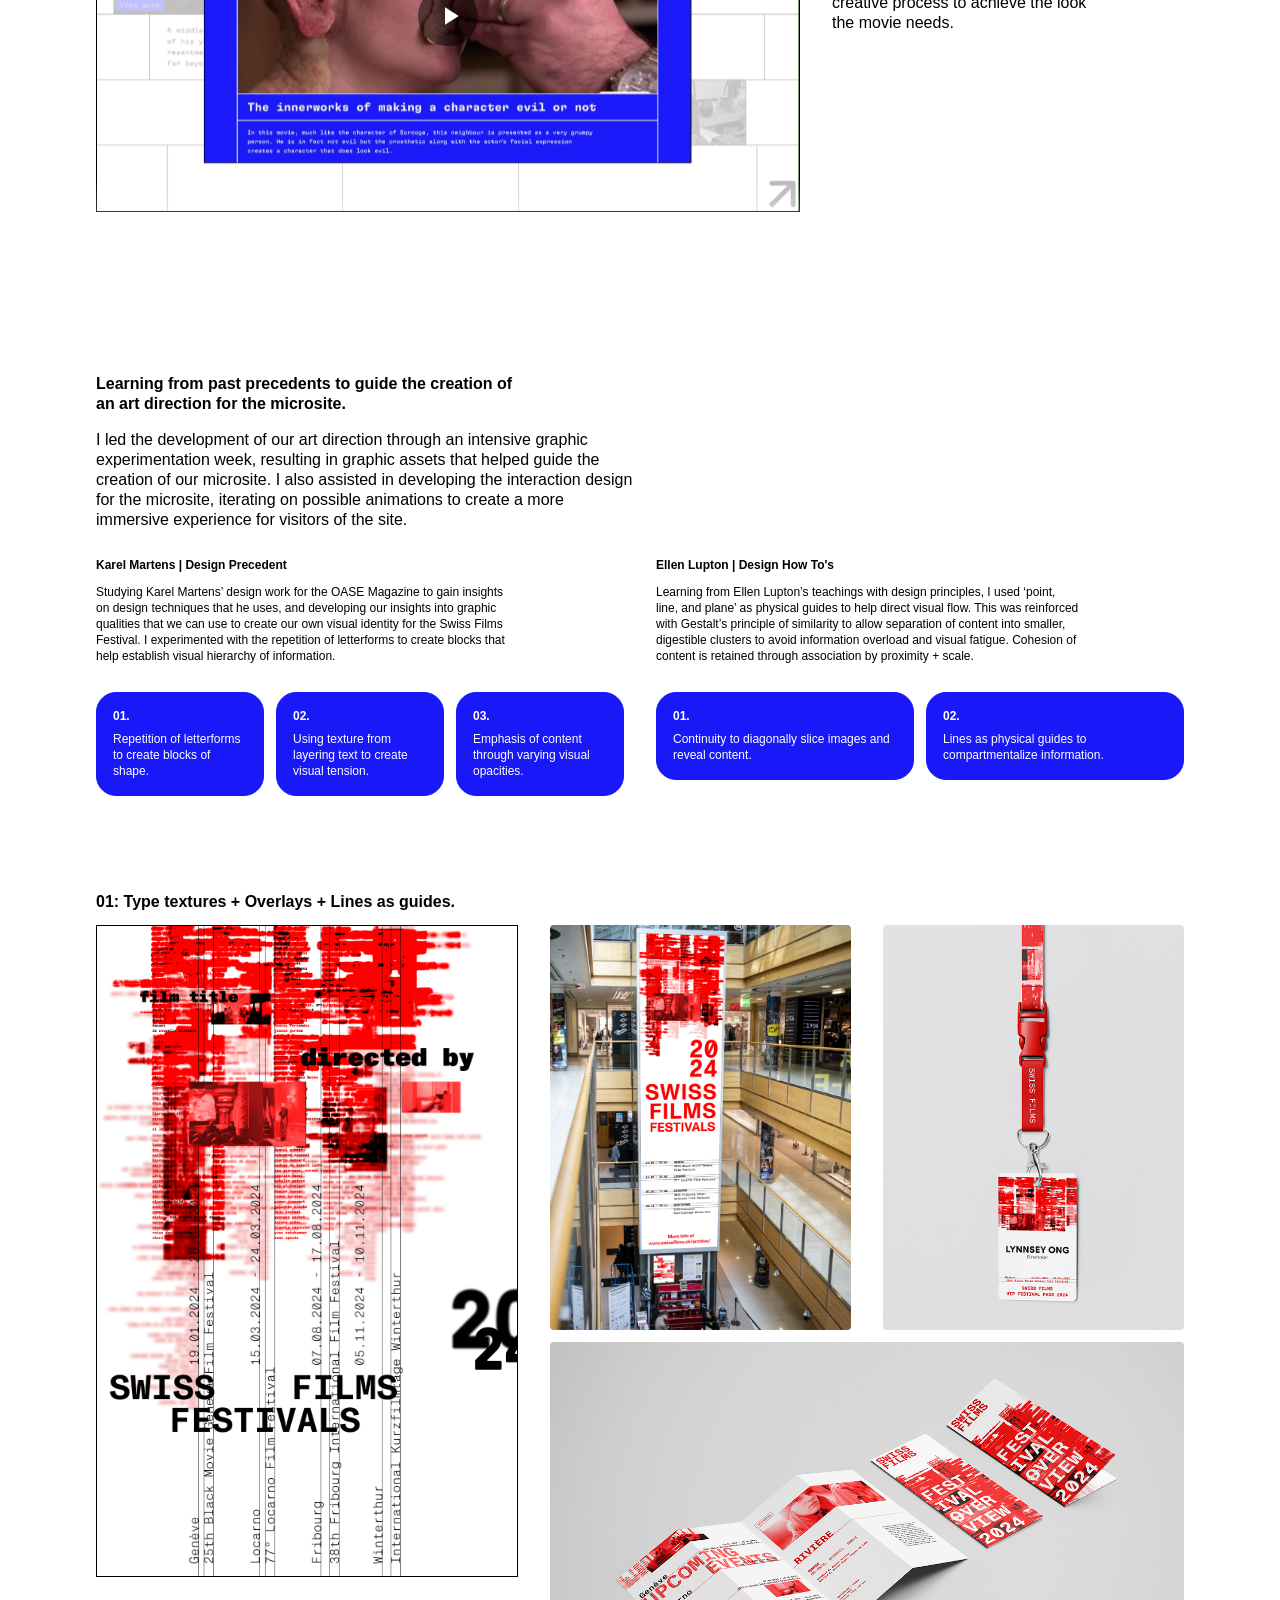
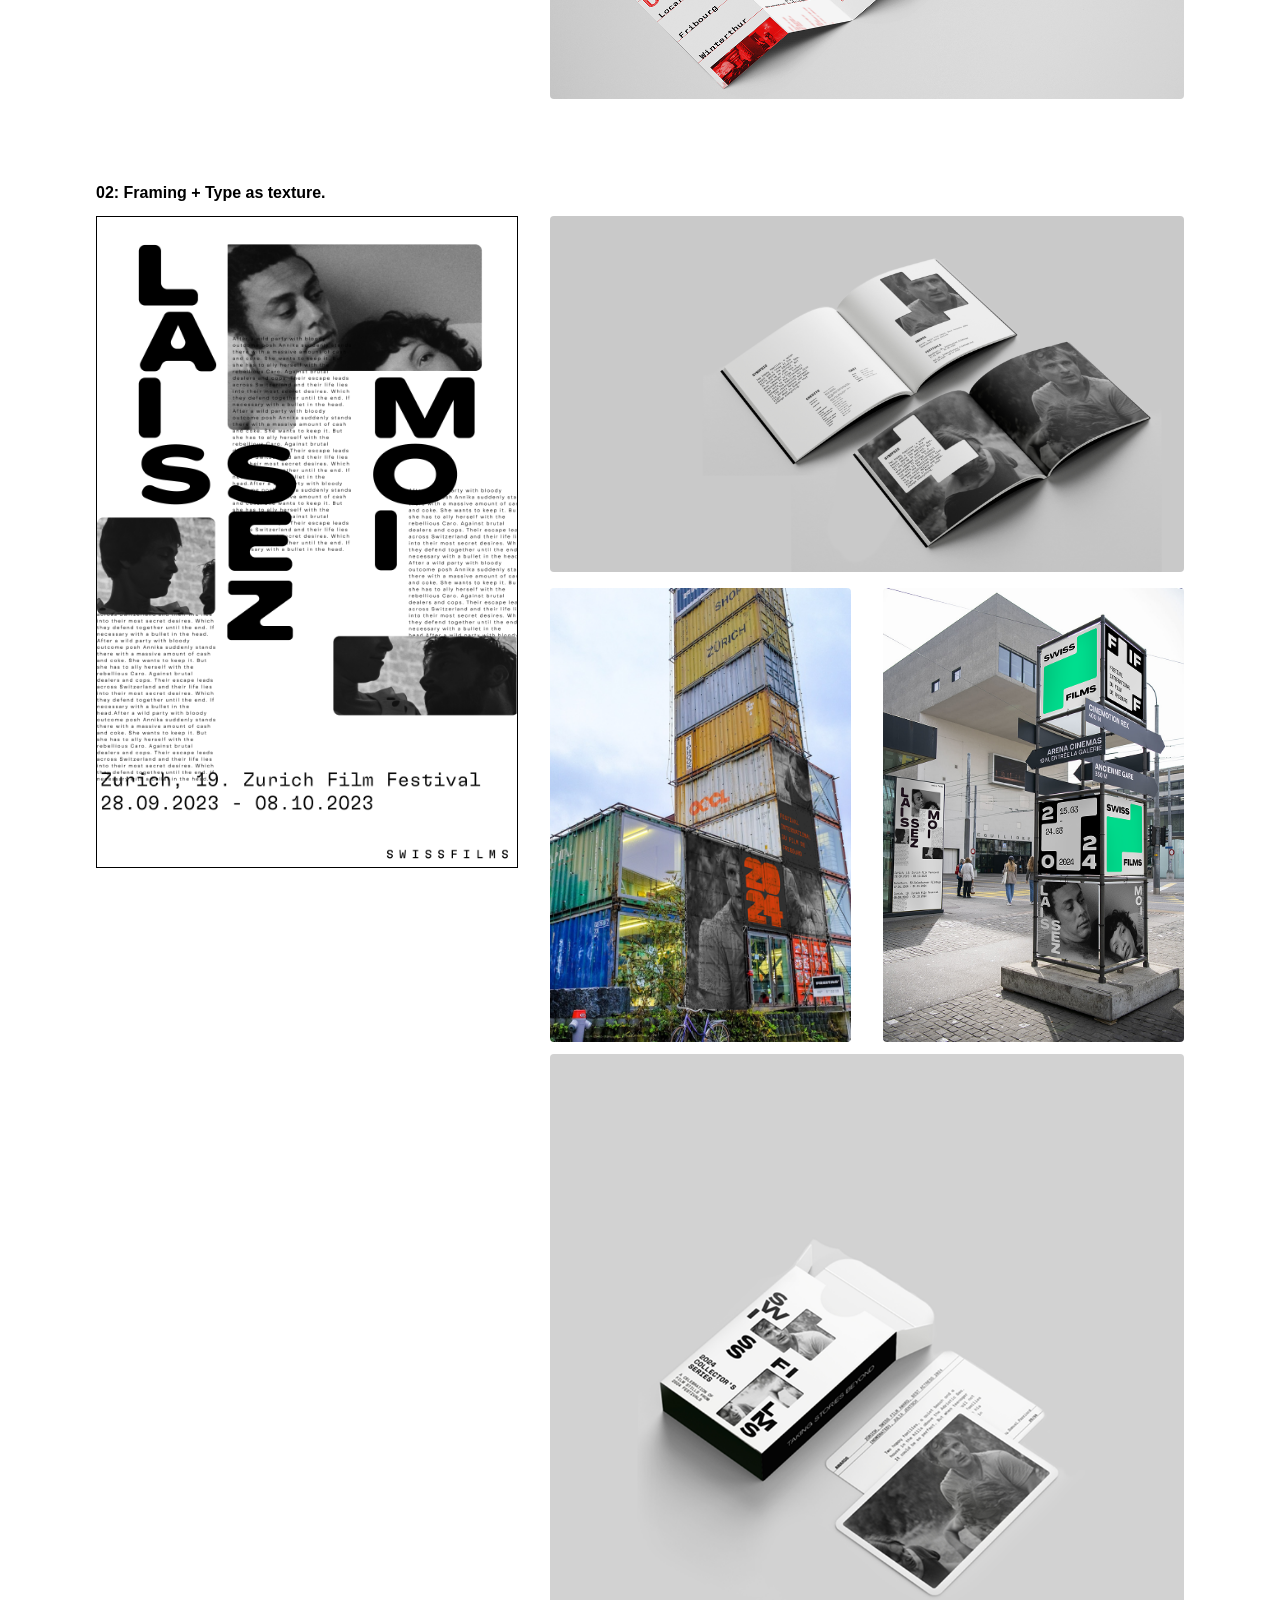
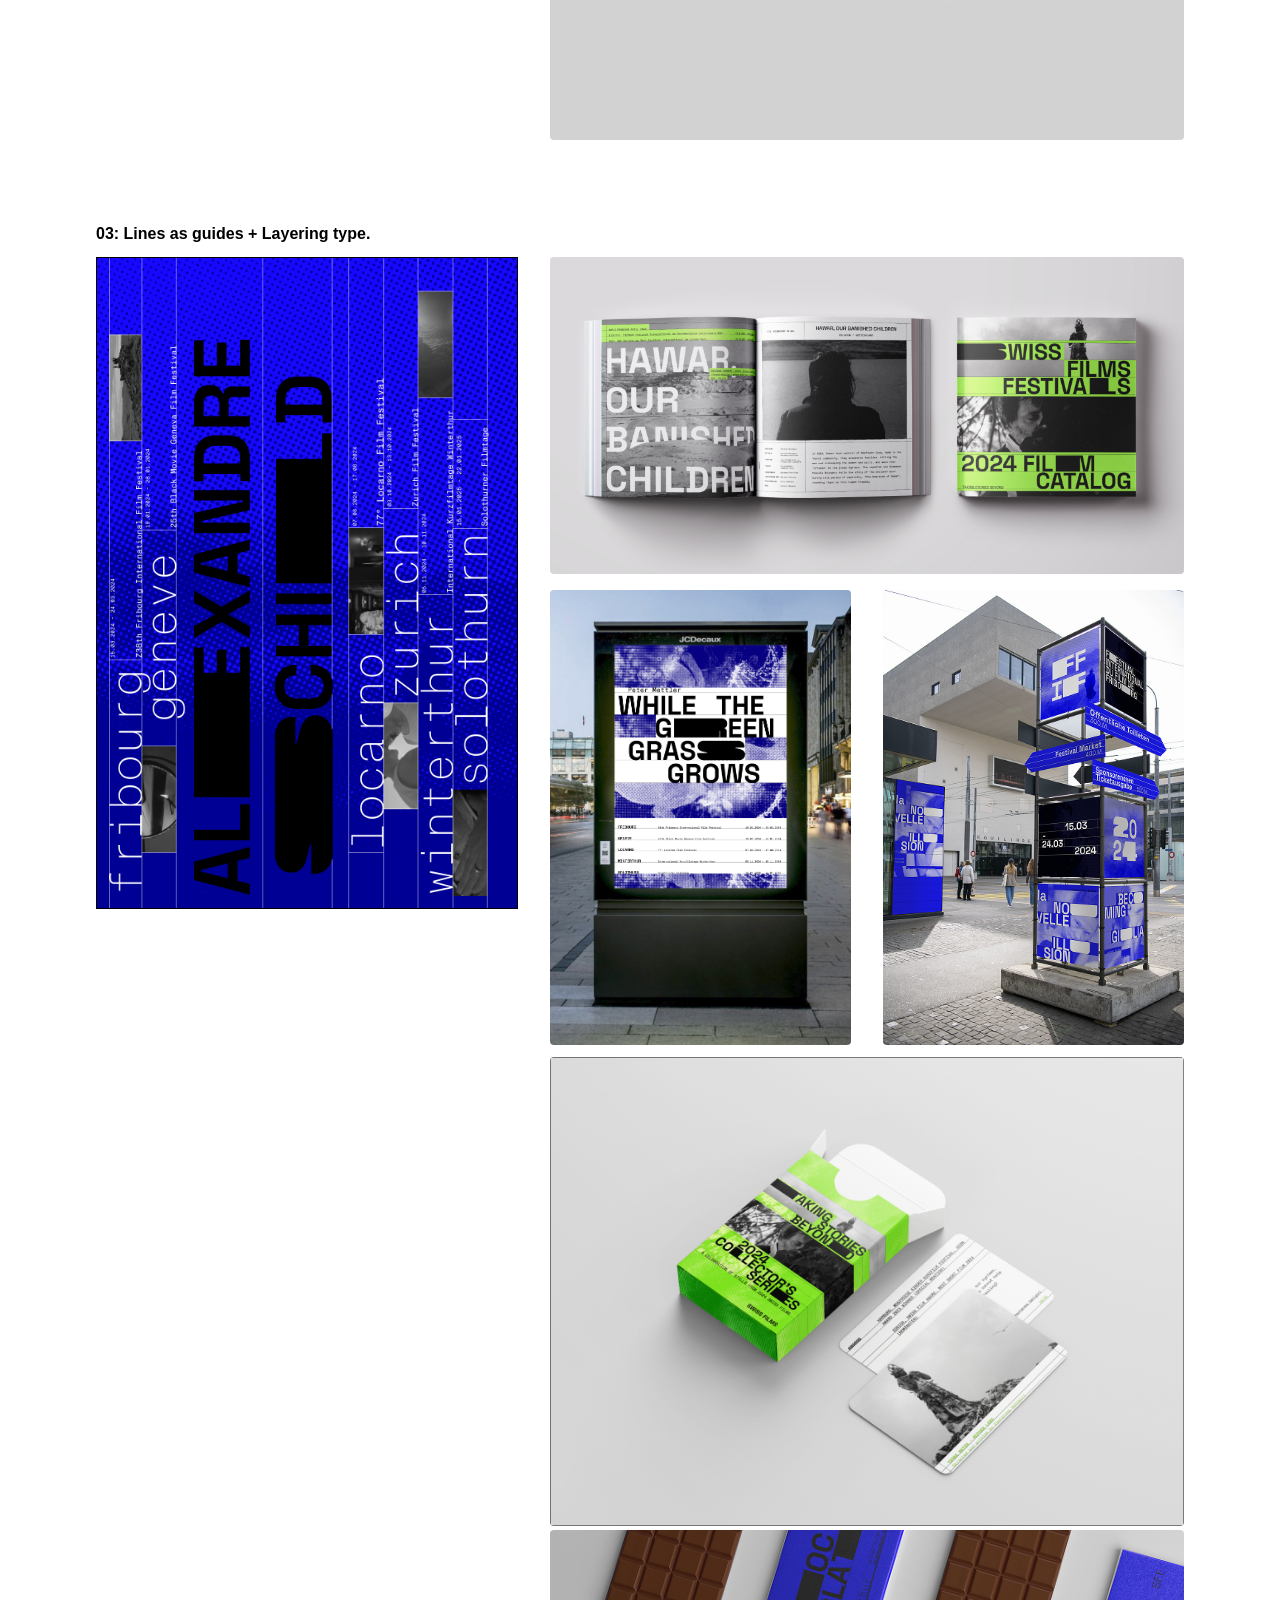
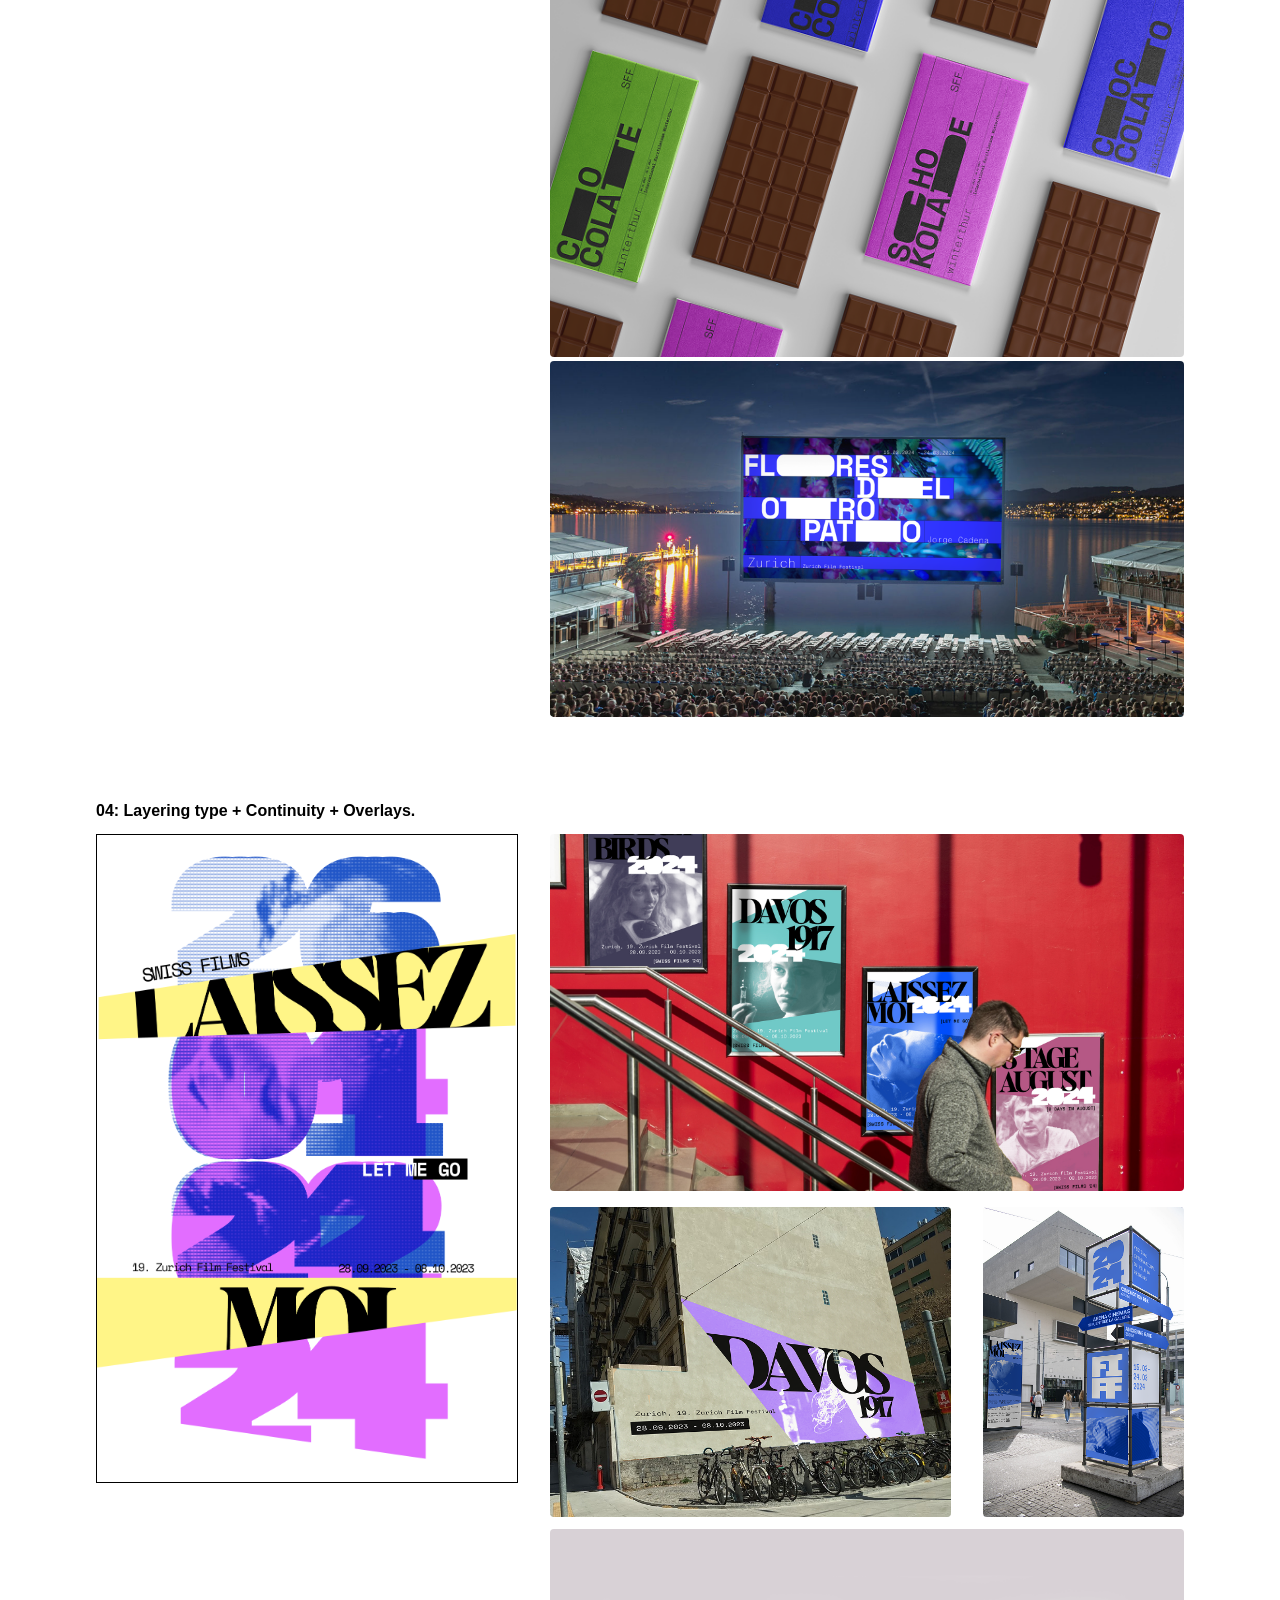
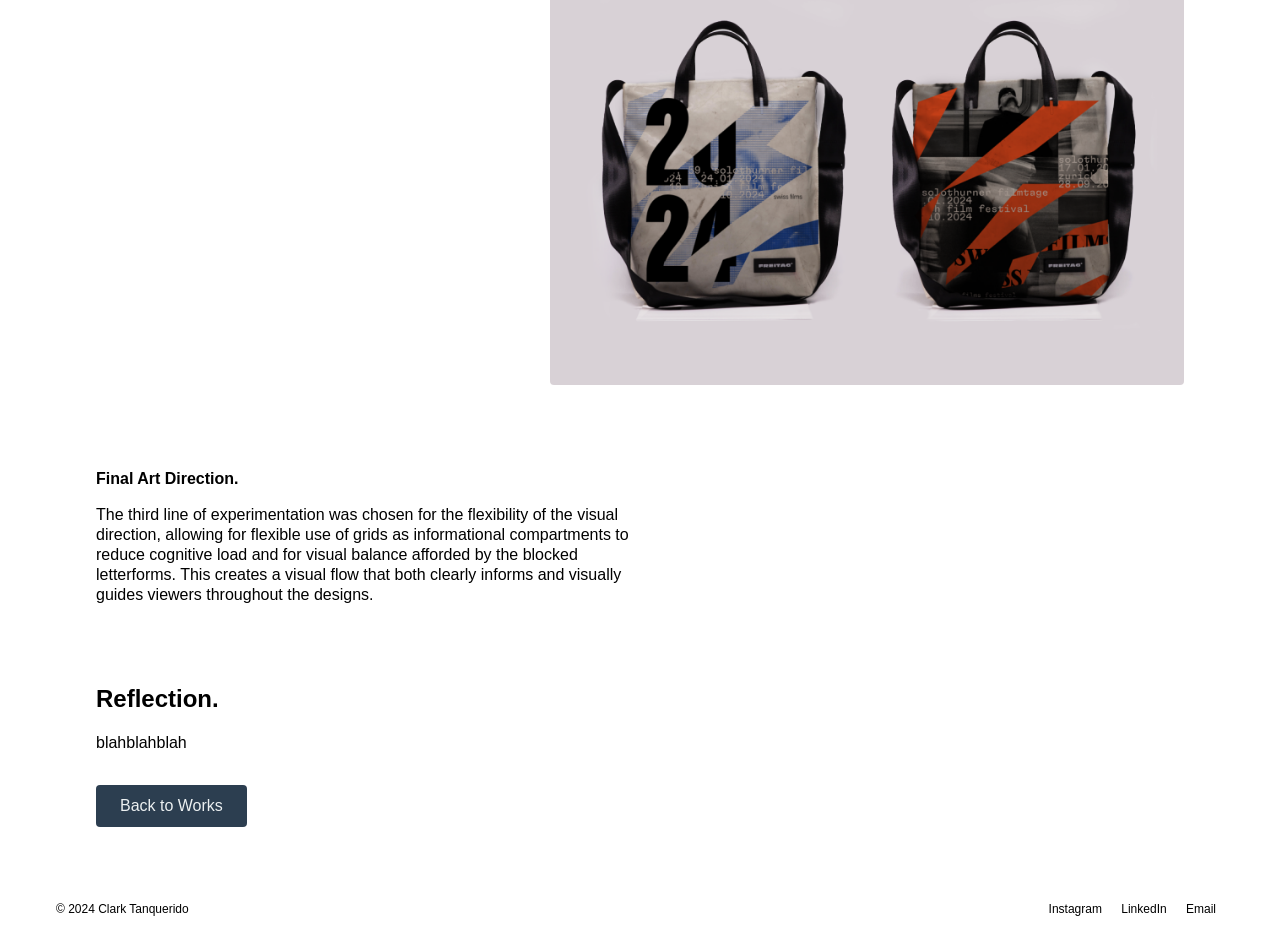
==== commit ba4c6380: "image interaction can expand images upon clicking" ====
--- a/case-study-swiss-films.html
+++ b/case-study-swiss-films.html
@@ -254,7 +254,7 @@
                   <h2 class="hmwSubtitleText hmwSpacerTop workHeaderLength">03: Lines as guides + Layering type.</h2>
                   <div class="two-column-grid-2_3_split">
                     <div class="grid-column">
-                      <img src="imgs/line03.png" alt="Swiss Films Festival hero image" class="project-hero-image project-video">
+                      <img src="imgs/line03.jpg" alt="Swiss Films Festival hero image" class="project-hero-image project-video">
                     </div>
                     <div class="grid-column">
                       <a href="#" class="lightbox-trigger">
@@ -336,6 +336,12 @@
       </svg>
       <div id="progressText" class="progress-text">0%</div>
     </div>
+
+    <div id="lightbox" class="lightbox-container">
+      <span class="lightbox-close">&times;</span>
+      <img class="lightbox-content" id="lightbox-img">
+    </div>
+
     <script src="script.js"></script>
   </body>
 </html>
--- a/style.css
+++ b/style.css
@@ -594,3 +594,48 @@
   transition: 0.3s;
   cursor: pointer;
 }
+
+/* --- Lightbox Styles --- */
+.lightbox-trigger {
+  cursor: pointer; /* Indicates the image is clickable */
+  transition: opacity 0.2s ease-in-out;
+}
+
+.lightbox-trigger:hover {
+  opacity: 0.8;
+}
+
+.lightbox-container {
+  display: none; /* Hidden by default */
+  position: fixed; /* Stay in place */
+  z-index: 9999; /* Sit on top */
+  left: 0;
+  top: 0;
+  width: 100%;
+  height: 100%;
+  overflow: auto; /* Enable scroll if needed */
+  background-color: rgba(0, 0, 0, 0.85); /* Black w/ opacity */
+}
+
+.lightbox-content {
+  margin: auto;
+  display: block;
+  width: auto;
+  max-width: 90%;
+  max-height: 90vh;
+  position: absolute;
+  top: 50%;
+  left: 50%;
+  transform: translate(-50%, -50%);
+}
+
+.lightbox-close {
+  position: absolute;
+  top: 15px;
+  right: 35px;
+  color: #f1f1f1;
+  font-size: 40px;
+  font-weight: bold;
+  transition: 0.3s;
+  cursor: pointer;
+}
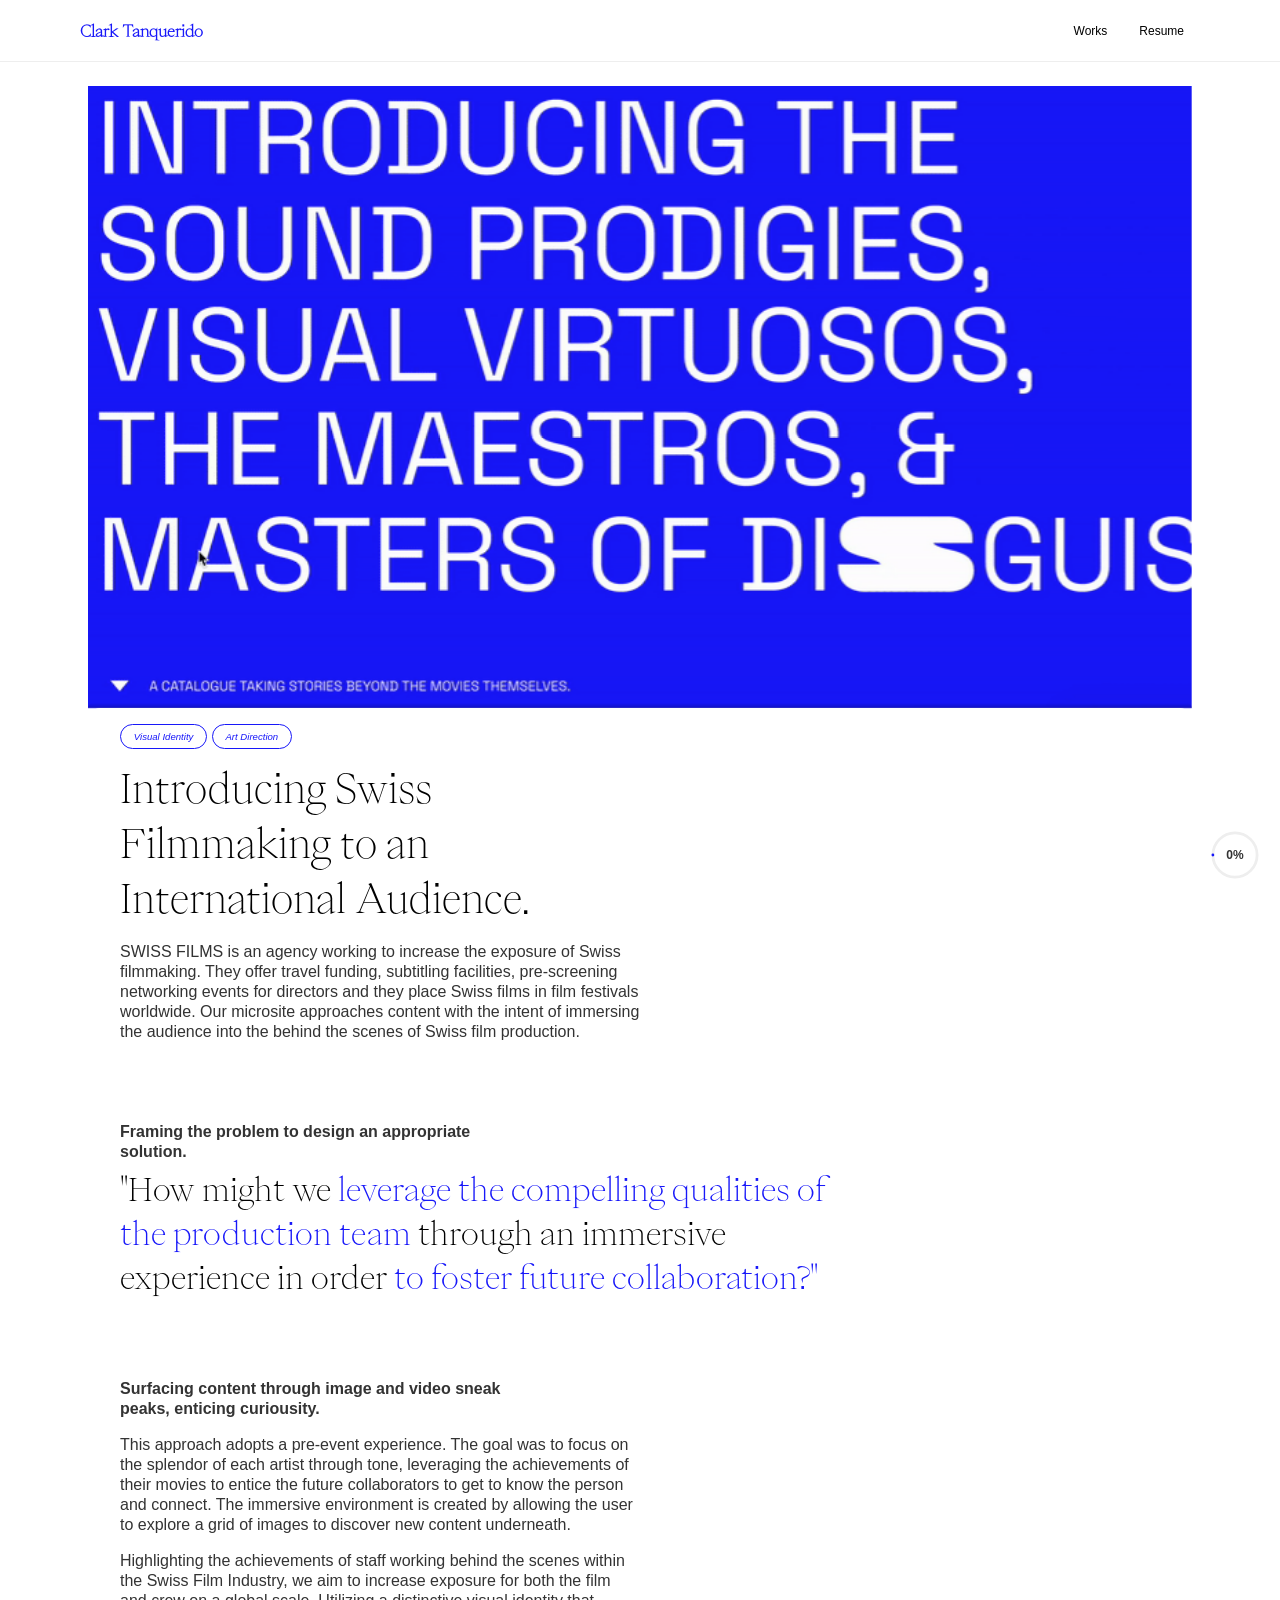
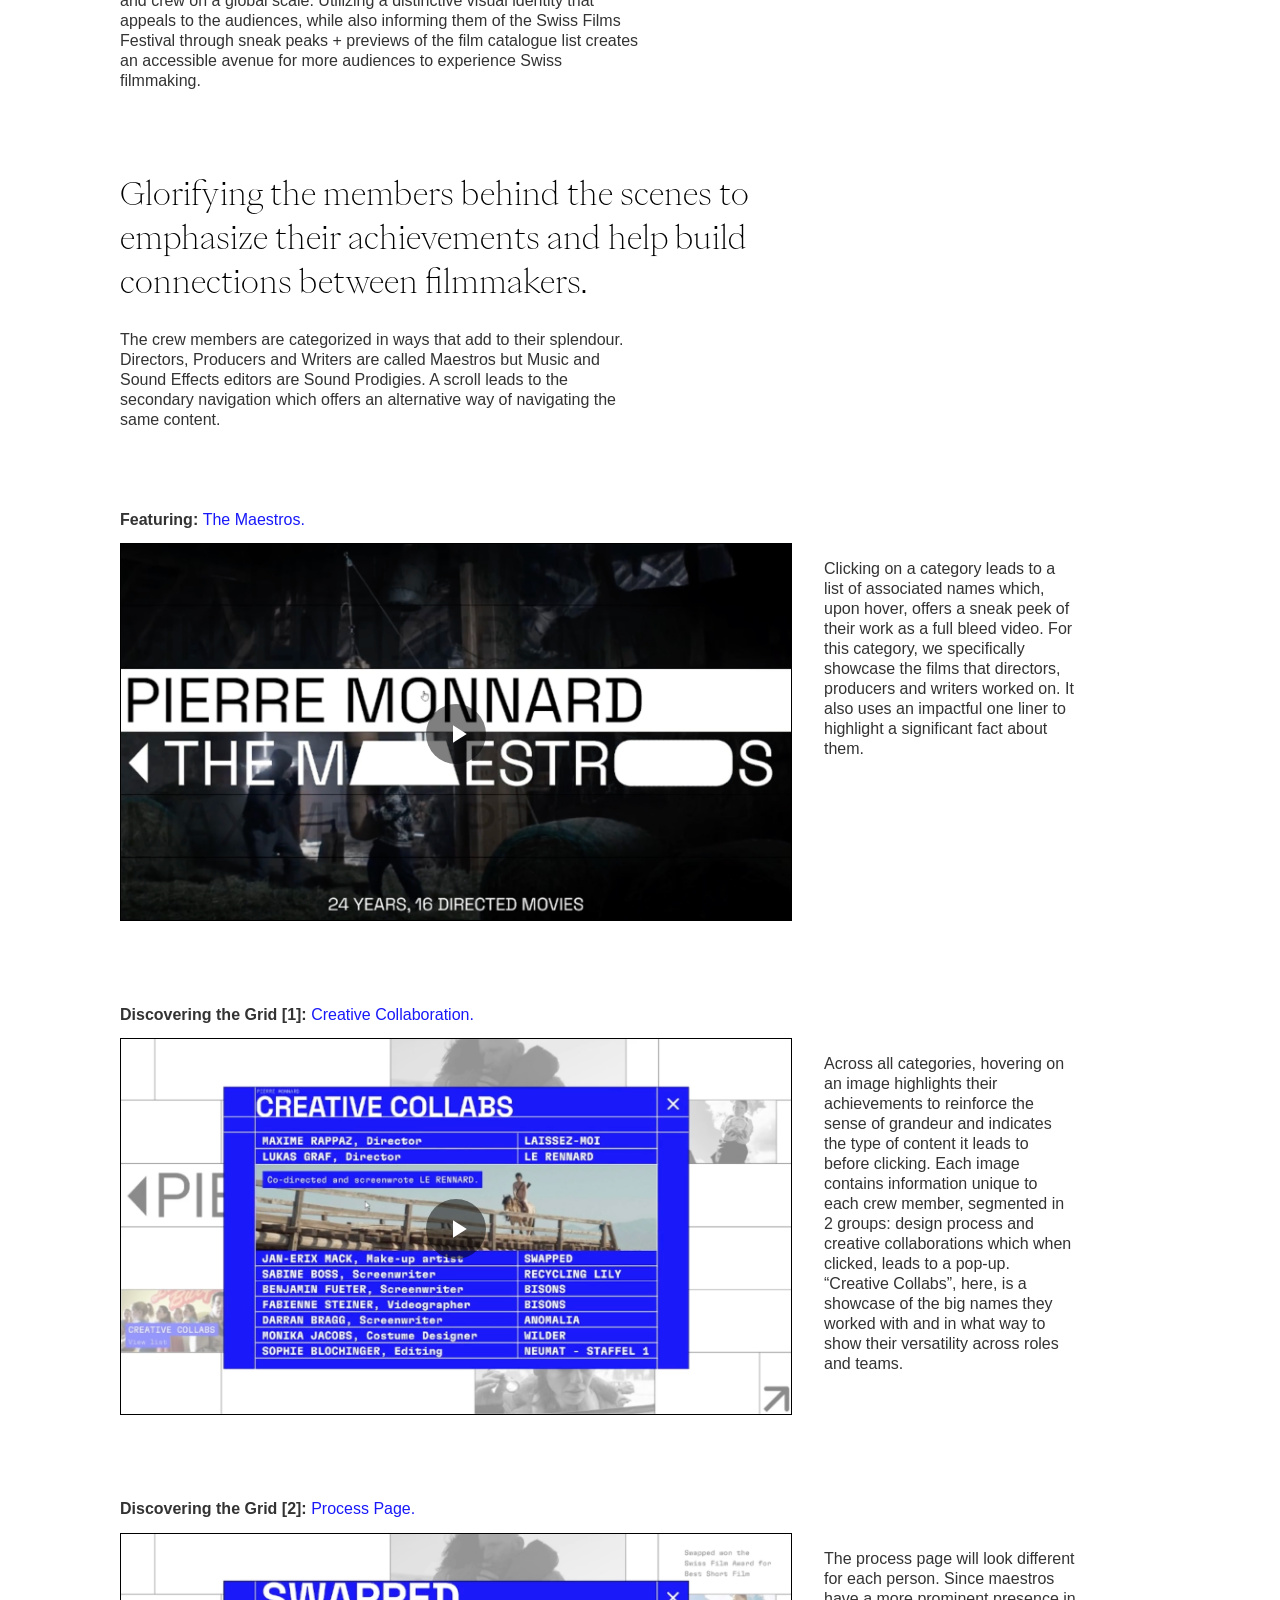
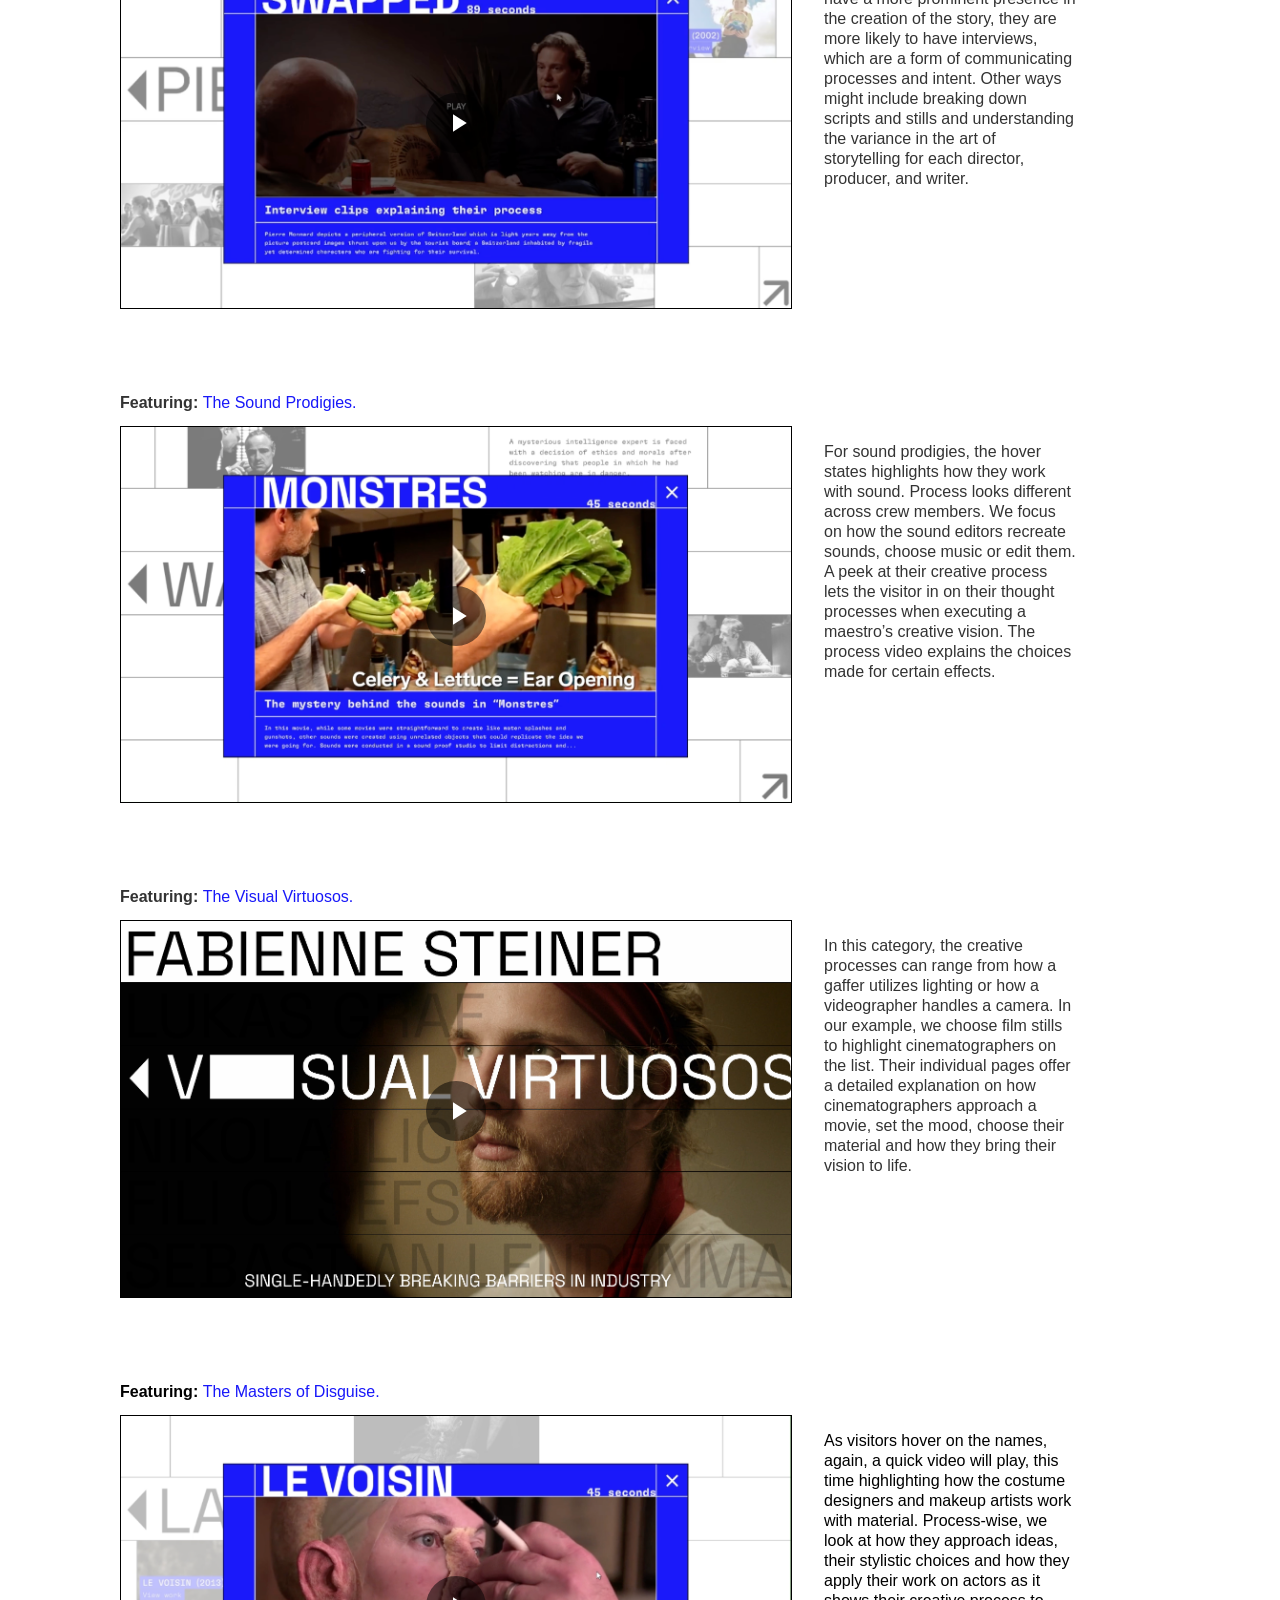
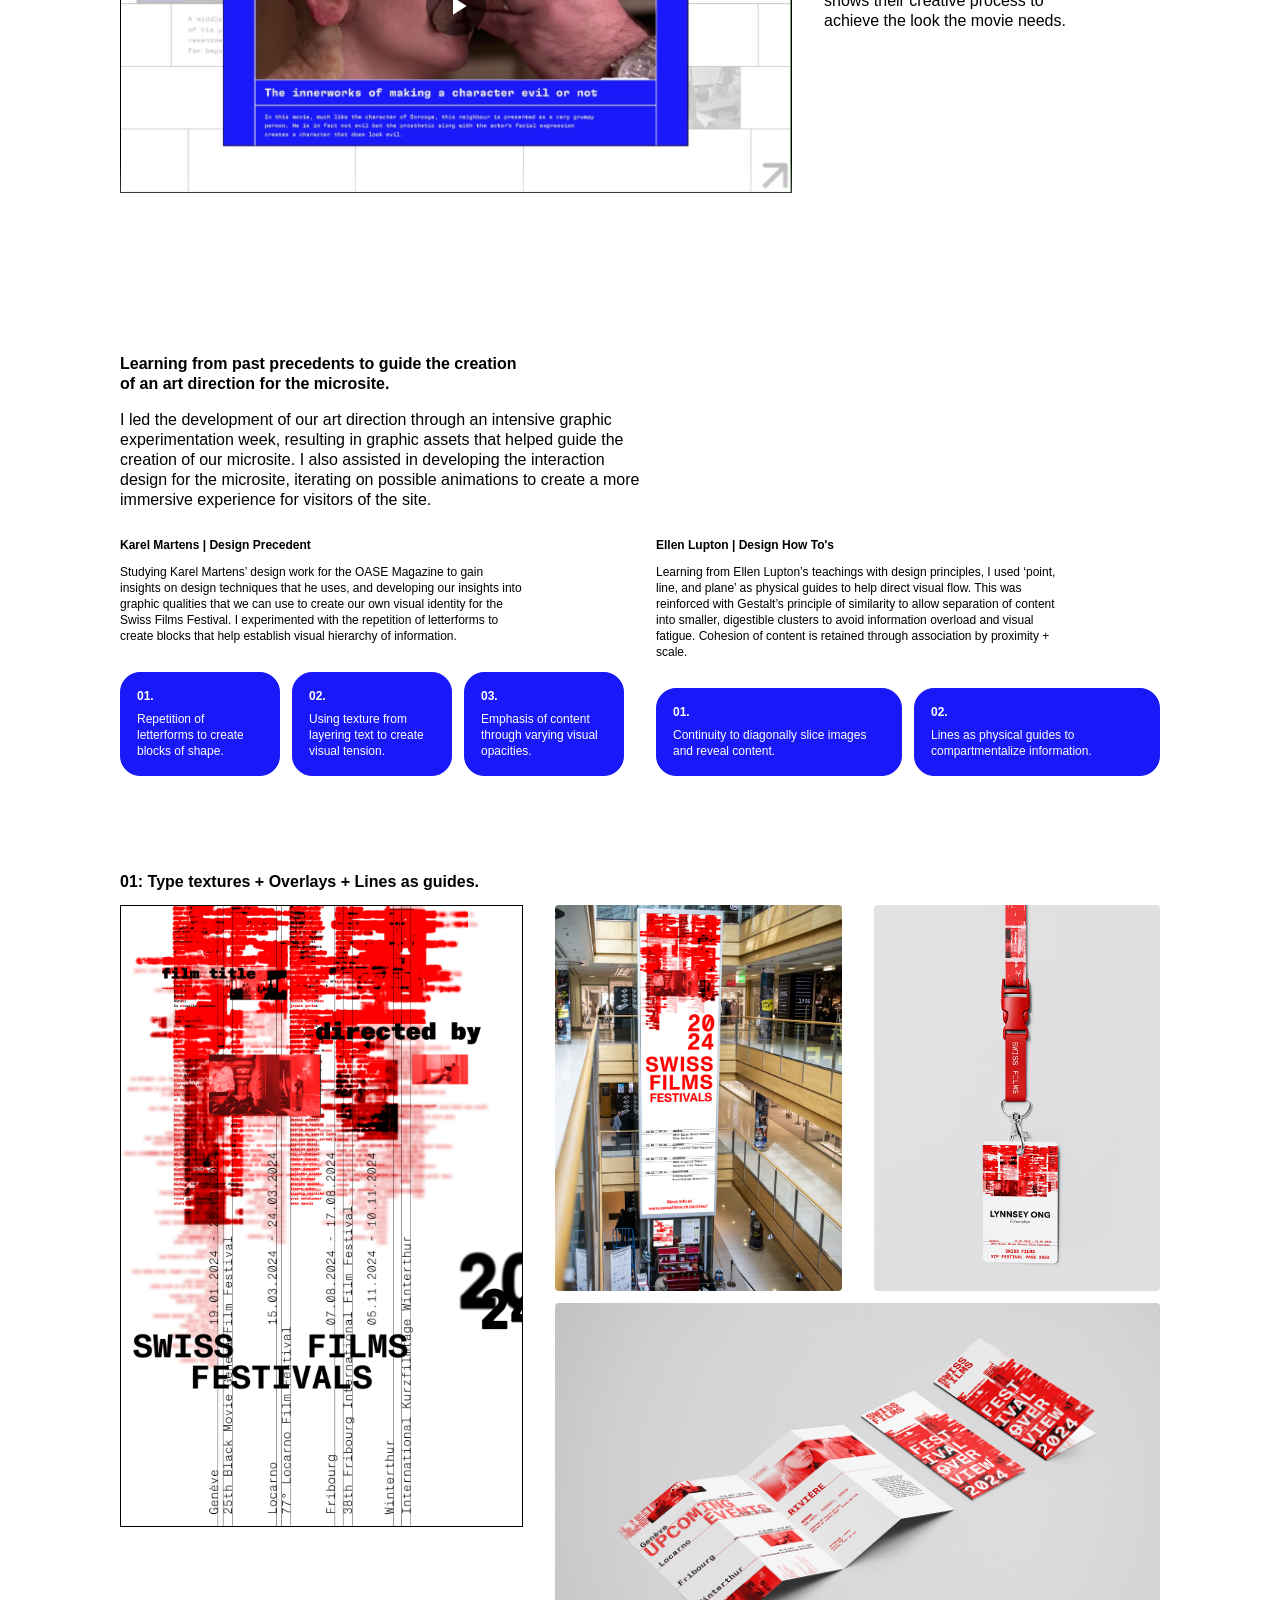
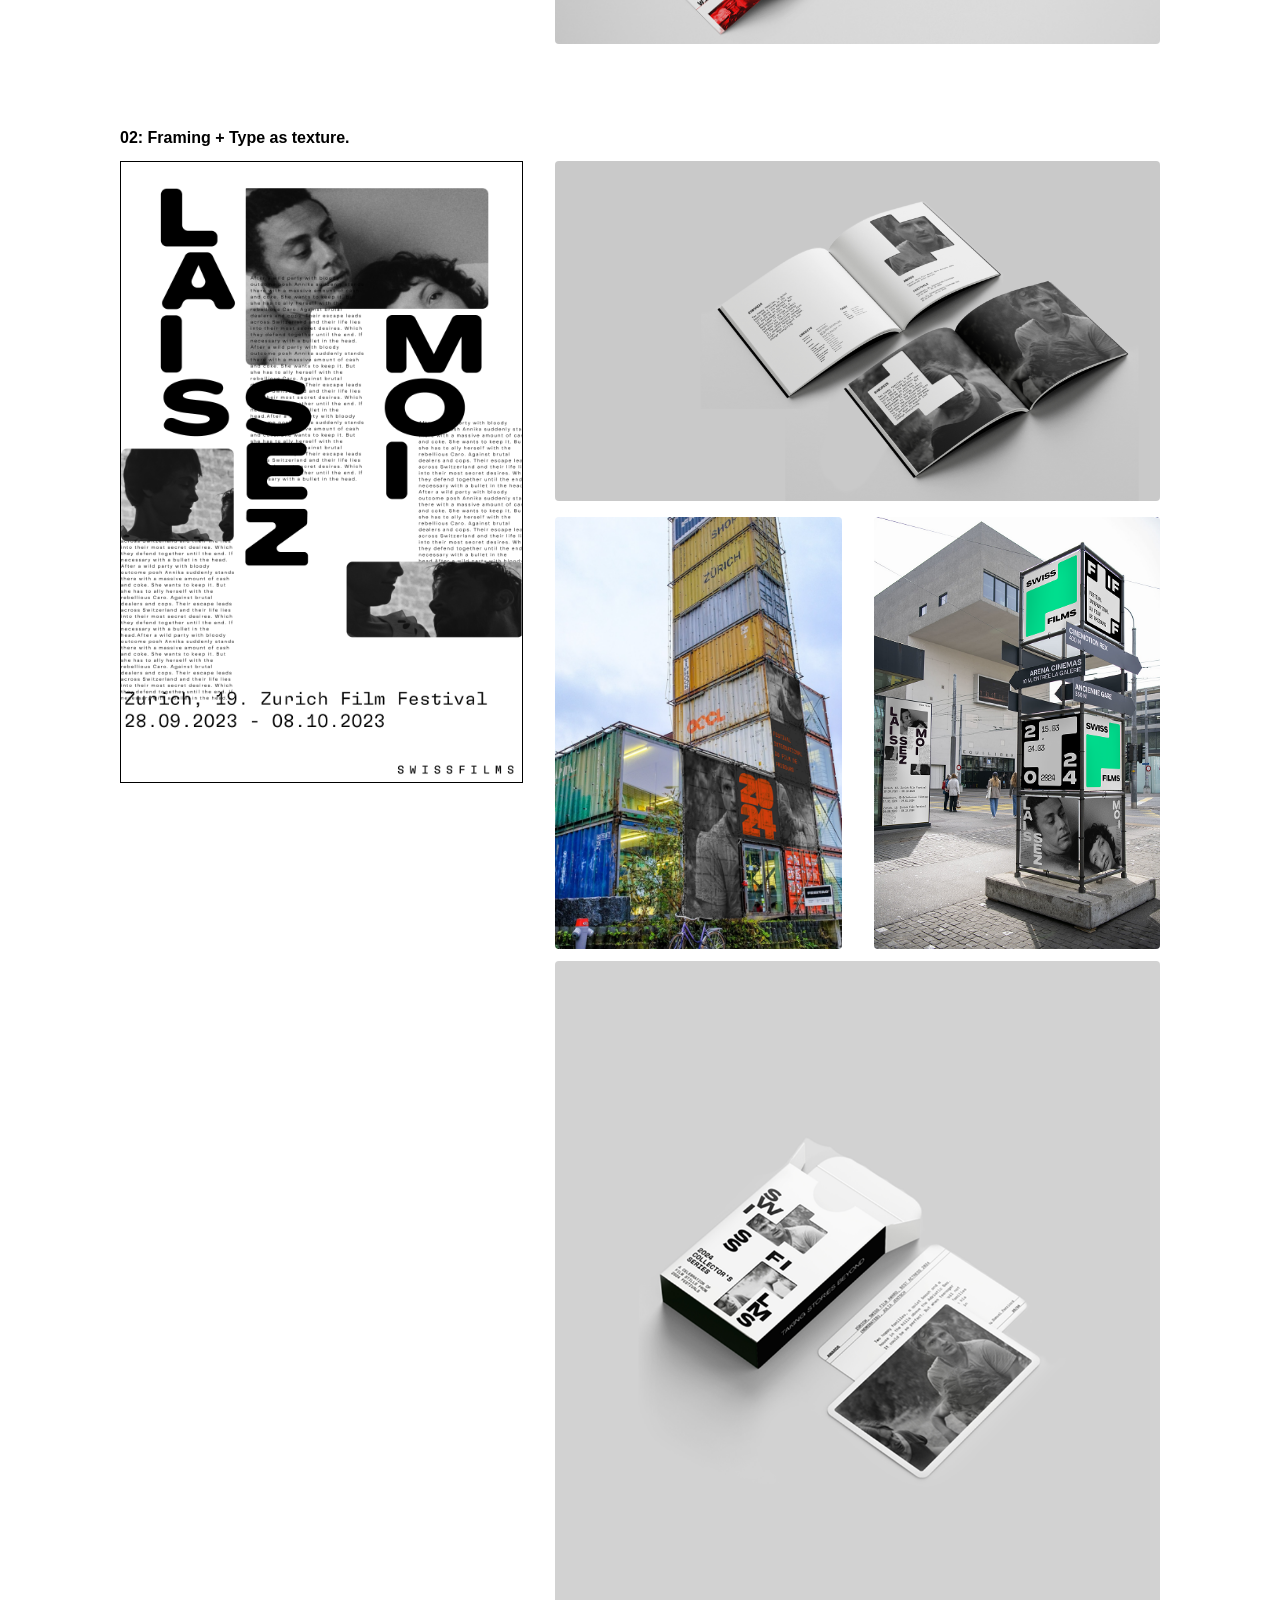
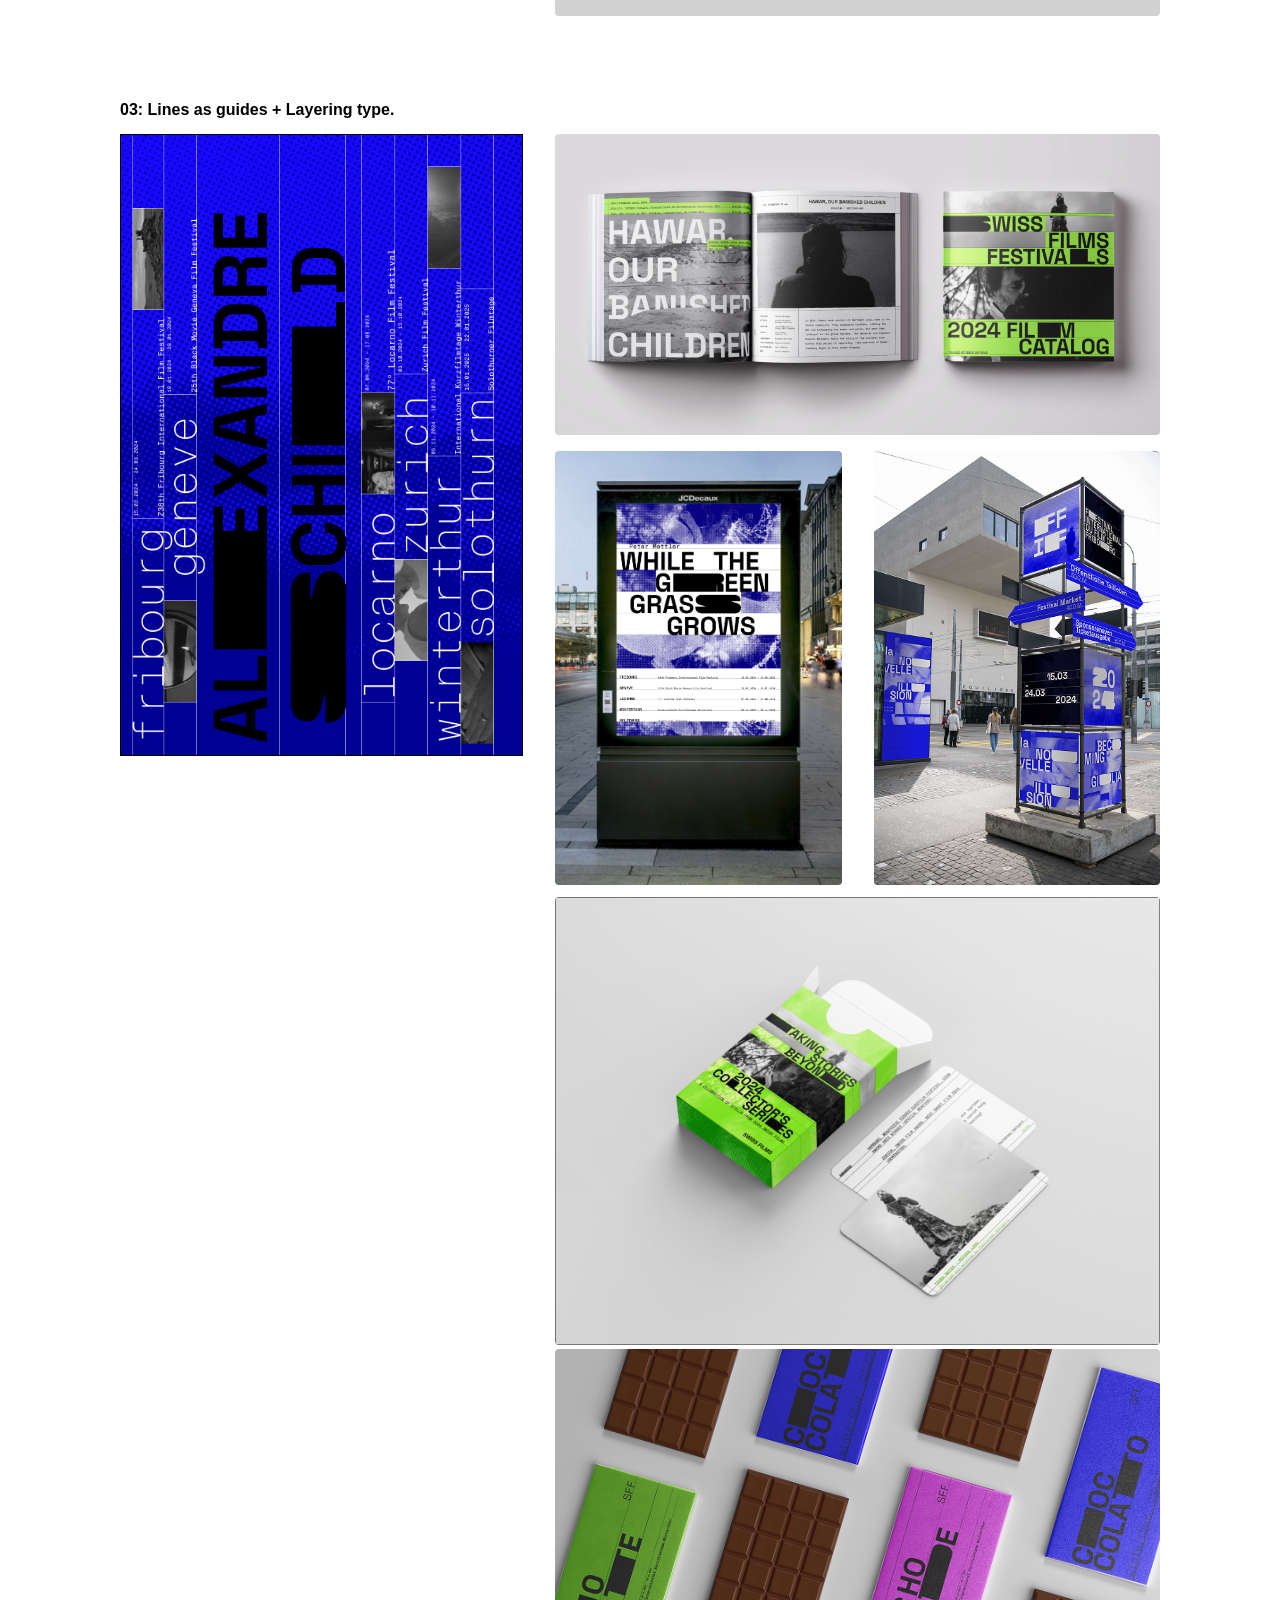
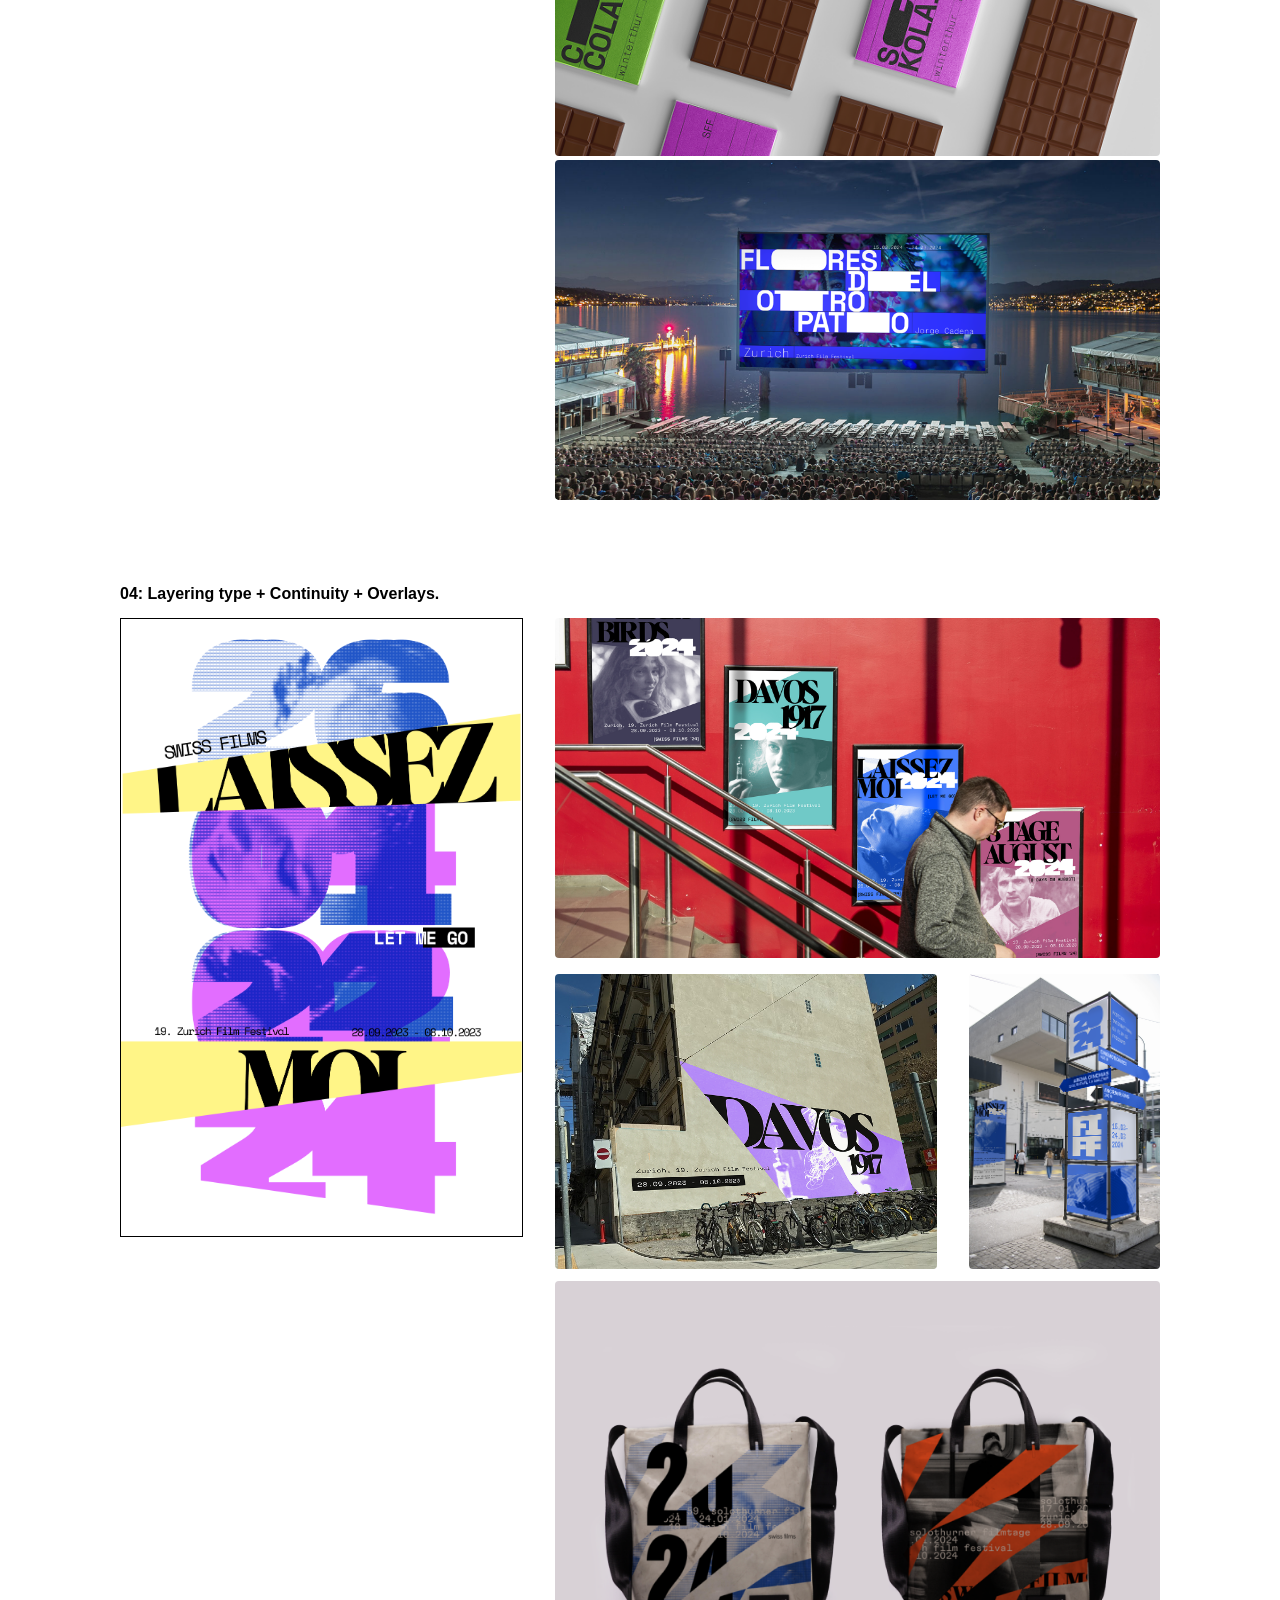
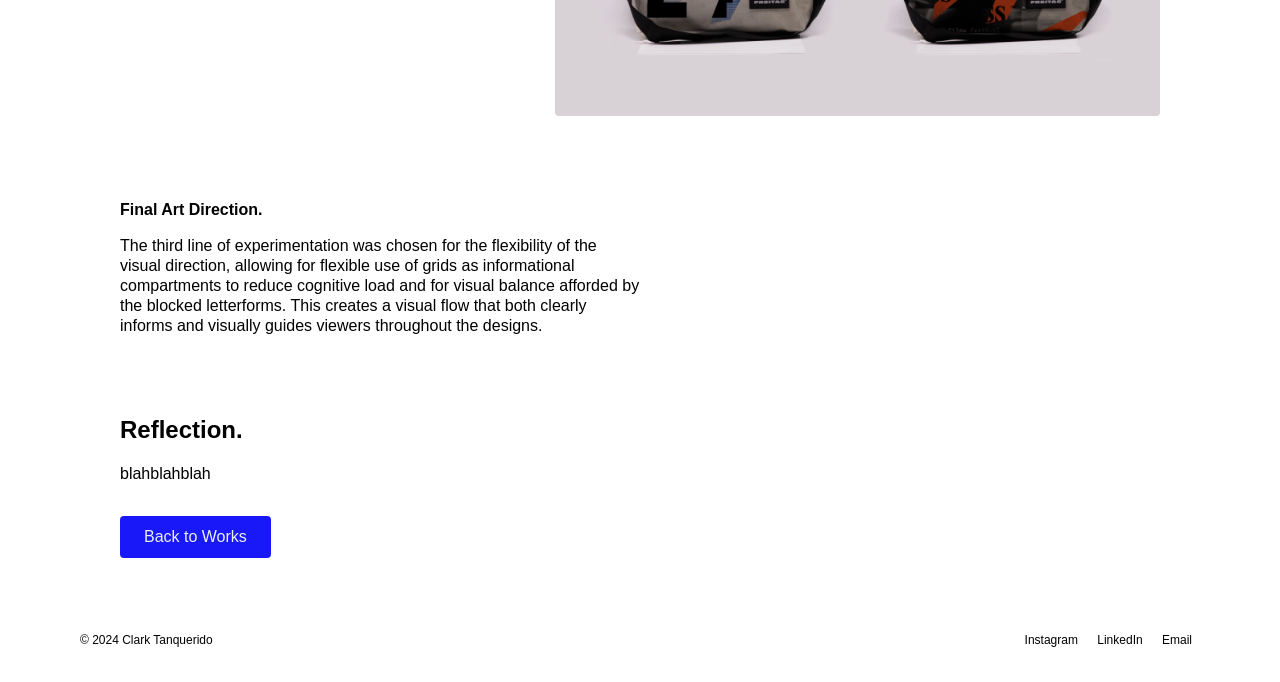
==== commit d7d351ea: "landing page visual updates" ====
--- a/case-study-swiss-films.html
+++ b/case-study-swiss-films.html
@@ -18,6 +18,7 @@
               <li><a href="#resume">Resume</a></li>
             </ul>
           </nav>
+          <div class="header-full-width-divider"></div>
         </header>
 
         <div class="content-wrapper">
@@ -35,7 +36,7 @@
                 <p class="paragraph">SWISS FILMS is an agency working to increase the exposure of Swiss filmmaking. They offer travel funding, subtitling facilities, pre-screening networking events for directors and they place Swiss films in film festivals worldwide. Our microsite approaches content with the intent of immersing the audience into the behind the scenes of Swiss film production.</p>
 
                 <h2 class="hmwSubtitleText hmwSpacerTop workHeaderLength">Framing the problem to design an appropriate solution.</h2>
-                <p class="largeDisplayText noTopMargin hmwSpacerBottom hmw-override"><span class="text-black">"How might we</span> <strong>leverage the compelling qualities of the production team</strong> <span class="text-black">through an immersive experience in order</span> <strong>to foster future collaboration?"</strong></p>
+                <p class="largeDisplayText noTopMargin hmwSpacerBottom hmw-override">"How might we <span class="text-blue">leverage the compelling qualities of the production team</span> through an immersive experience in order <span class="text-blue">to foster future collaboration?"</span></p>
 
                 <h2 class="hmwSubtitleText workHeaderLength">Surfacing content through image and video sneak peaks, enticing curiousity.</h2>
                 <p class="paragraph">This approach adopts a pre-event experience. The goal was to focus on the splendor of each artist through tone, leveraging the achievements of their movies to entice the future collaborators to get to know the person and connect. The immersive environment is created by allowing the user to explore a grid of images to discover new content underneath.</p>
--- a/style.css
+++ b/style.css
@@ -45,6 +45,27 @@
   background-color: #ffffff;
   color: #ecf0f1;
   padding: 1rem;
+  position: sticky; /* Keep the header at the top */
+  top: 0;
+  z-index: 100; /* Ensure it's above other content */
+  transition: transform 0.3s ease-in-out; /* Smooth hide/show animation */
+}
+
+/* This class will be added by JS to hide the header when scrolling down */
+header.scrolled.hidden {
+  transform: translateY(-100%);
+}
+
+.header-full-width-divider {
+  position: absolute;
+  bottom: 0;
+  left: 50%;
+  transform: translateX(-50%);
+  width: 100vw; /* 100% of the viewport width */
+  height: 1px;
+  background-color: #eee;
+  /* background-color: #000000; */
+  z-index: 101; /* Ensure it's above the header bg but can be below content if needed */
 }
 
 footer {
@@ -85,13 +106,101 @@
     font-size: 0.75rem;
 }
 
-
+.h2_homepage_small {
+  font-size: 0.75rem;
+  font-weight: bold;
+  margin: 0; /* Remove default paragraph margin */
+  display: inline-flex; /* Use flex to align text and dot */
+  align-items: center; /* Vertically center items */
+  gap: 0.4rem; /* Space between text and dot */
+}
+
+/* Target the last h2 in the project headers to right-align the scroll arrow */
+.project-list-headers .h2_homepage_small:last-child {
+  width: 100%; /* Ensure it fills the grid cell */
+  justify-content: flex-end; /* Align the flex content (the arrow) to the end */
+}
+
+.active-status-dot {
+  display: inline-block;
+  width: 8px;
+  height: 8px;
+  background-color: #2ecc71; /* A nice green color */
+  border-radius: 50%; /* Makes it a circle */
+  animation: pulse 2s infinite; /* Adds a subtle pulsing animation */
+}
+
+.intro-header-info {
+  display: flex; /* Arrange children (the two paragraphs) in a row */
+  justify-content: space-between; /* Push children to opposite ends */
+  align-items: center; /* Vertically align them if they have different heights */
+  /* margin-bottom: 1rem; */ /* This was creating the space above the h1. It can be adjusted or removed. */
+}
+
+.intro-section {
+    display: flex;
+    flex-direction: column;
+    justify-content: flex-end; /* Pushes content to the bottom of the section */
+    min-height: 100vh; /* Fill the entire viewport height */
+    /* The margin-bottom is no longer needed as the next section will scroll over it */
+    /* JS will handle positioning (fixed/relative) */
+}
+
+.intro-content-width {
+  /* This will be constrained by media queries in responsive.css */
+  max-width: 90%;
+}
+
+.project-list-headers {
+  display: grid;
+  grid-template-columns: 3fr 5fr 2fr;
+  gap: 1rem 2rem;
+  margin: 0 0;
+}
+
+.header-divider {
+  border: none;
+  height: 1px;
+  background-color: #333; /* Or your preferred color */
+}
+
+.sticky-header-container {
+  position: sticky;
+  top: 0;
+  background-color: #ffffff; /* Match page background */
+  z-index: 10;
+  scroll-margin-top: 1rem; /* Offset for smooth scrolling */
+}
+
+.scroll-down-btn {
+  color: #333;
+  margin: 0rem;
+}
+
+.scroll-down-btn svg {
+  width: 24px;
+  height: 24px;
+}
 
 /* --- Large display text --- */
 .largeDisplayText {
   font-size: 2rem;
   font-weight: lighter;
-  line-height: normal;
+  line-height: 1.6;
+
+  max-width: 90%;
+
+  color: #000000;
+  text-decoration: none;
+
+  /* This applies the loaded font. It falls back to a generic serif if the font fails to load. */
+  font-family: 'PP Eiko', serif;
+}
+
+.largeDisplayText2 {
+  font-size: 2rem;
+  font-weight: lighter;
+  line-height: 1.6;
 
   max-width: 90%;
 
@@ -119,6 +228,14 @@
   margin-top: -0.5rem;
 }
 
+.noTopMargin_h1 {
+  margin-top: 0;
+}
+
+.topMargin_h1 {
+  margin-top: 0.5rem;
+}
+
 .p_noTopMargin {
   margin-top: -0.5rem;
 }
@@ -131,8 +248,8 @@
   max-width: 80%;
 }
 
-.text-black {
-  color: #000;
+.text-blue {
+  color: #1818f9;
 }
 
 /* Specific override for HMW text max-width */
@@ -144,6 +261,56 @@
   color: #1818f9;
   font-weight: normal;
 }
+
+.highlight-pill {
+  display: inline-flex; /* Use flexbox for alignment */
+  align-items: center; /* Vertically center the text */
+  justify-content: center; /* Horizontally center the text */
+  font-style: normal; /* Override any inherited italic styles */
+  margin: 0.2em 0; /* Add some vertical margin */
+  color: #1818f9;
+  background-color: white;
+  padding: 0.2em 1.5em; /* Adjust padding for better balance */
+  border: 1px solid #1818f9;
+  border-radius: 999px; /* Creates the pill shape */
+  line-height: 1; /* Set line-height to 1 as flexbox now handles alignment */
+  white-space: nowrap; /* Prevent text inside the pill from wrapping */
+}
+
+/* Hide original pill when its clone is animating */
+.highlight-pill.is-falling {
+  visibility: hidden;
+}
+
+/* --- Animation for Pills --- */
+/* This will be the "clone" that actually falls */
+.falling-pill-clone {
+  position: fixed; /* Position relative to the viewport */
+  z-index: 1000;
+  /* Use transition for smooth movement */
+  /* Apply font styles from the original to match the look */
+  font-family: 'PP Eiko', serif;
+  font-weight: lighter;
+  font-size: 1rem;
+  transition: transform 1s ease-in;
+  /* The 'ease-in' curve creates a natural falling acceleration */
+}
+
+@keyframes tipOver {
+  to {
+    /* Fall down and off the screen while rotating */
+    transform: translateY(110vh) rotate(180deg);
+    opacity: 0;
+  }
+}
+
+@keyframes pulse {
+  0% { box-shadow: 0 0 0 0 rgba(46, 204, 113, 0.7); }
+  70% { box-shadow: 0 0 0 10px rgba(46, 204, 113, 0); }
+  100% { box-shadow: 0 0 0 0 rgba(46, 204, 113, 0); }
+}
+
+/* --- End Animation --- */
 
 /* --- [END] Large display text [END] --- */
 
@@ -239,10 +406,22 @@
   transform: translateY(0);
 }
 
+.case-study .grid-column {
+  display: flex;
+  flex-direction: column;
+}
+
+.case-study-content {
+  display: flex;
+  flex-direction: column;
+  flex-grow: 1; /* Allows this container to grow and fill available space */
+}
+
+
 /* --- Button Styles --- */
 .btn-case-study {
   display: inline-block;
-  background-color: #2c3e50;
+  background-color: #1818f9;
   color: #ecf0f1;
   padding: 0.75rem 1.5rem;
   margin-top: 1rem;
@@ -252,7 +431,58 @@
 }
 
 .btn-case-study:hover {
-  background-color: #34495e; /* A slightly lighter shade of the base color */
+  background-color: #000000; /* A slightly lighter shade of the base color */
+}
+
+/* This pushes the button to the bottom of the card */
+.case-study-content .btn-case-study {
+  margin-top: auto;
+  align-self: flex-start; /* Prevents the button from stretching to full width */
+}
+
+.image-container {
+  position: relative; /* This is the positioning context for the overlay */
+  overflow: hidden; /* Ensures the overlay doesn't spill out */
+  border-radius: 4px; /* Match the image's border-radius */
+}
+
+/* Style the paragraph as an overlay */
+.overlay-content {
+  position: absolute;
+  top: 0;
+  left: 0;
+  width: 100%;
+  height: 100%;
+  padding: 1rem;
+  display: flex;
+  flex-direction: column;
+  justify-content: flex-end; /* Aligns content to the bottom */
+  text-align: left;
+  background-color: rgba(0, 0, 0, 0.85); /* Semi-transparent blue background */
+  color: #ffffff; /* White text */
+  opacity: 0;
+  transition: opacity 0.3s ease-in-out;
+}
+.overlay-content h3,
+.overlay-content p {
+  color: #ffffff;
+  margin: 0; /* Reset margins */
+  margin-bottom: 0.5rem; /* Add space below the title */
+  padding: 0 0.5rem; /* Add horizontal padding */
+}
+
+.overlay-content p {
+  padding-bottom: 0.5rem; /* Add some space at the very bottom */
+}
+
+/* On hover of the image container, reveal the paragraph overlay */
+.image-container:hover .overlay-content {
+  opacity: 1;
+}
+
+.case-study-link {
+  text-decoration: none;
+  color: inherit;
 }
 
 /* --- Case Study Detail Page Styles --- */
--- a/responsive.css
+++ b/responsive.css
@@ -23,15 +23,45 @@
     font-weight: lighter;
     line-height: normal;
 
-    max-width: 70%;
-
-    color: #1818f9;
+    max-width: 85%;
+
+    color: #000000;
     text-decoration: none;
 
     /* This applies the loaded font. It falls back to a generic serif if the font fails to load. */
     font-family: 'PP Eiko', serif;
   }
 
+  .intro-content-width {
+    max-width: 85%;
+  }
+
+  .falling-pill-clone {
+  position: fixed; /* Position relative to the viewport */
+  z-index: 1000;
+  /* Use transition for smooth movement */
+  /* Apply font styles from the original to match the look */
+  font-family: 'PP Eiko', serif;
+  font-weight: lighter;
+  font-size: 2rem;
+  transition: transform 1s ease-in;
+  /* The 'ease-in' curve creates a natural falling acceleration */
+}
+
+  .largeDisplayText2 {
+    font-size: 2rem;
+    font-weight: lighter;
+    line-height: normal;
+
+    max-width: 70%;
+
+    color: #000000;
+    text-decoration: none;
+
+    /* This applies the loaded font. It falls back to a generic serif if the font fails to load. */
+    font-family: 'PP Eiko', serif;
+  }
+
   /* --- Two Column Grid --- */
   .two-column-grid {
     display: grid;
@@ -62,6 +92,42 @@
     grid-template-columns: 1fr 1fr 1fr; /* Three equal columns */
     gap: 0.75rem; /* Space between columns */
   }
+
+  .three-column-grid-3_5_2_split {
+    display: grid;
+    grid-template-columns: 3fr 5fr 2fr; /* Three equal columns */
+    gap: 0.75rem; /* Space between columns */
+  }
+
+  .three-row-grid {
+    display: grid;
+    grid-template-rows: 1fr 1fr 1fr;
+    gap: 0.75rem;
+  }
+
+  .project-list-grid {
+    display: grid;
+    grid-template-columns: 3fr 5fr 2fr;
+    gap: 1rem 2rem; /* 1rem row-gap, 2rem column-gap */
+    align-items: start; /* Align items to the start of each grid cell */
+    margin-bottom: 2rem; /* Add some space below the grid */
+  }
+
+  .intro-section {
+    display: flex;
+    flex-direction: column;
+    justify-content: flex-end;
+    min-height: 95vh; /* Adjust as needed */
+    margin-bottom: 2rem;
+  }
+
+  .project-list-headers {
+    display: grid;
+    grid-template-columns: 3fr 5fr 2fr;
+    gap: 1rem 2rem;
+    width: 100%;
+  }
+
 
   .two-column-grid-lupton {
     display: grid;
@@ -85,9 +151,11 @@
 /* Applies to screens 1024px and wider */
 @media (min-width: 1024px) {
   .page-wrapper {
-    max-width: 1200px; /* Constrain width on very large screens */
-    margin: 0 auto;
-    /* box-shadow: 0 0 10px rgba(0, 0, 0, 0.1); */
+    /* Use a percentage-based width but cap it at a max-width. */
+    /* margin: 0 auto will center it once the max-width is reached. */
+    width: 90%; /* e.g., content takes up 90% of the screen */
+    max-width: 1440px; /* e.g., content stops growing at 1440px */
+    margin: 0 auto; /* This will create the growing side margins */
   }
 
   .footer-content {
@@ -124,11 +192,33 @@
     line-height: 1.25rem;
   }
 
+  .largeDisplayTextHome {
+    font-size: 4rem;
+    font-weight: lighter;
+
+    max-width: 50%;
+
+    /* This applies the loaded font. It falls back to a generic serif if the font fails to load. */
+    font-family: 'PP Eiko', serif;
+  }
+
   .largeDisplayText {
     font-size: 2rem;
     font-weight: lighter;
 
     max-width: 50%;
+  }
+
+  .intro-content-width {
+    max-width: 100%;
+  }
+
+  .intro-section {
+    display: flex;
+    flex-direction: column;
+    justify-content: flex-end;
+    min-height: 90vh;
+    margin-bottom: 2rem;
   }
   
 }
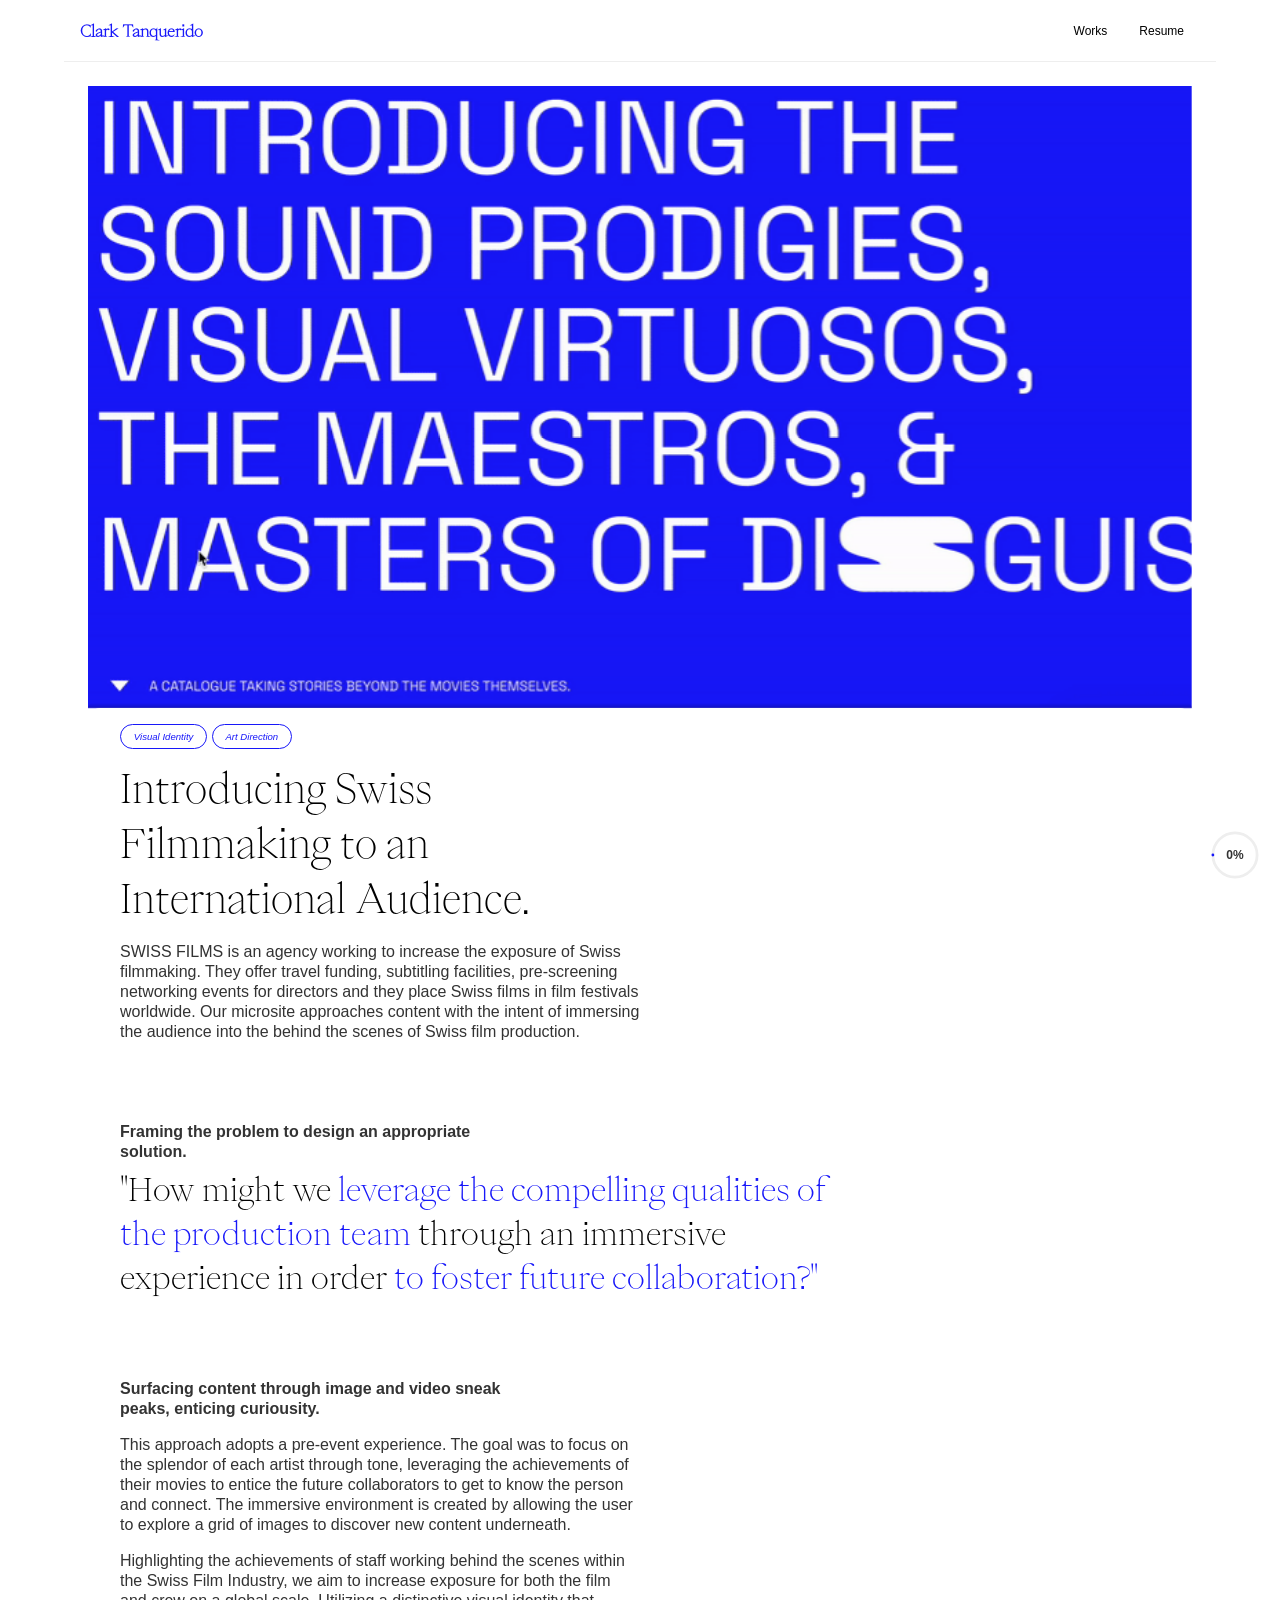
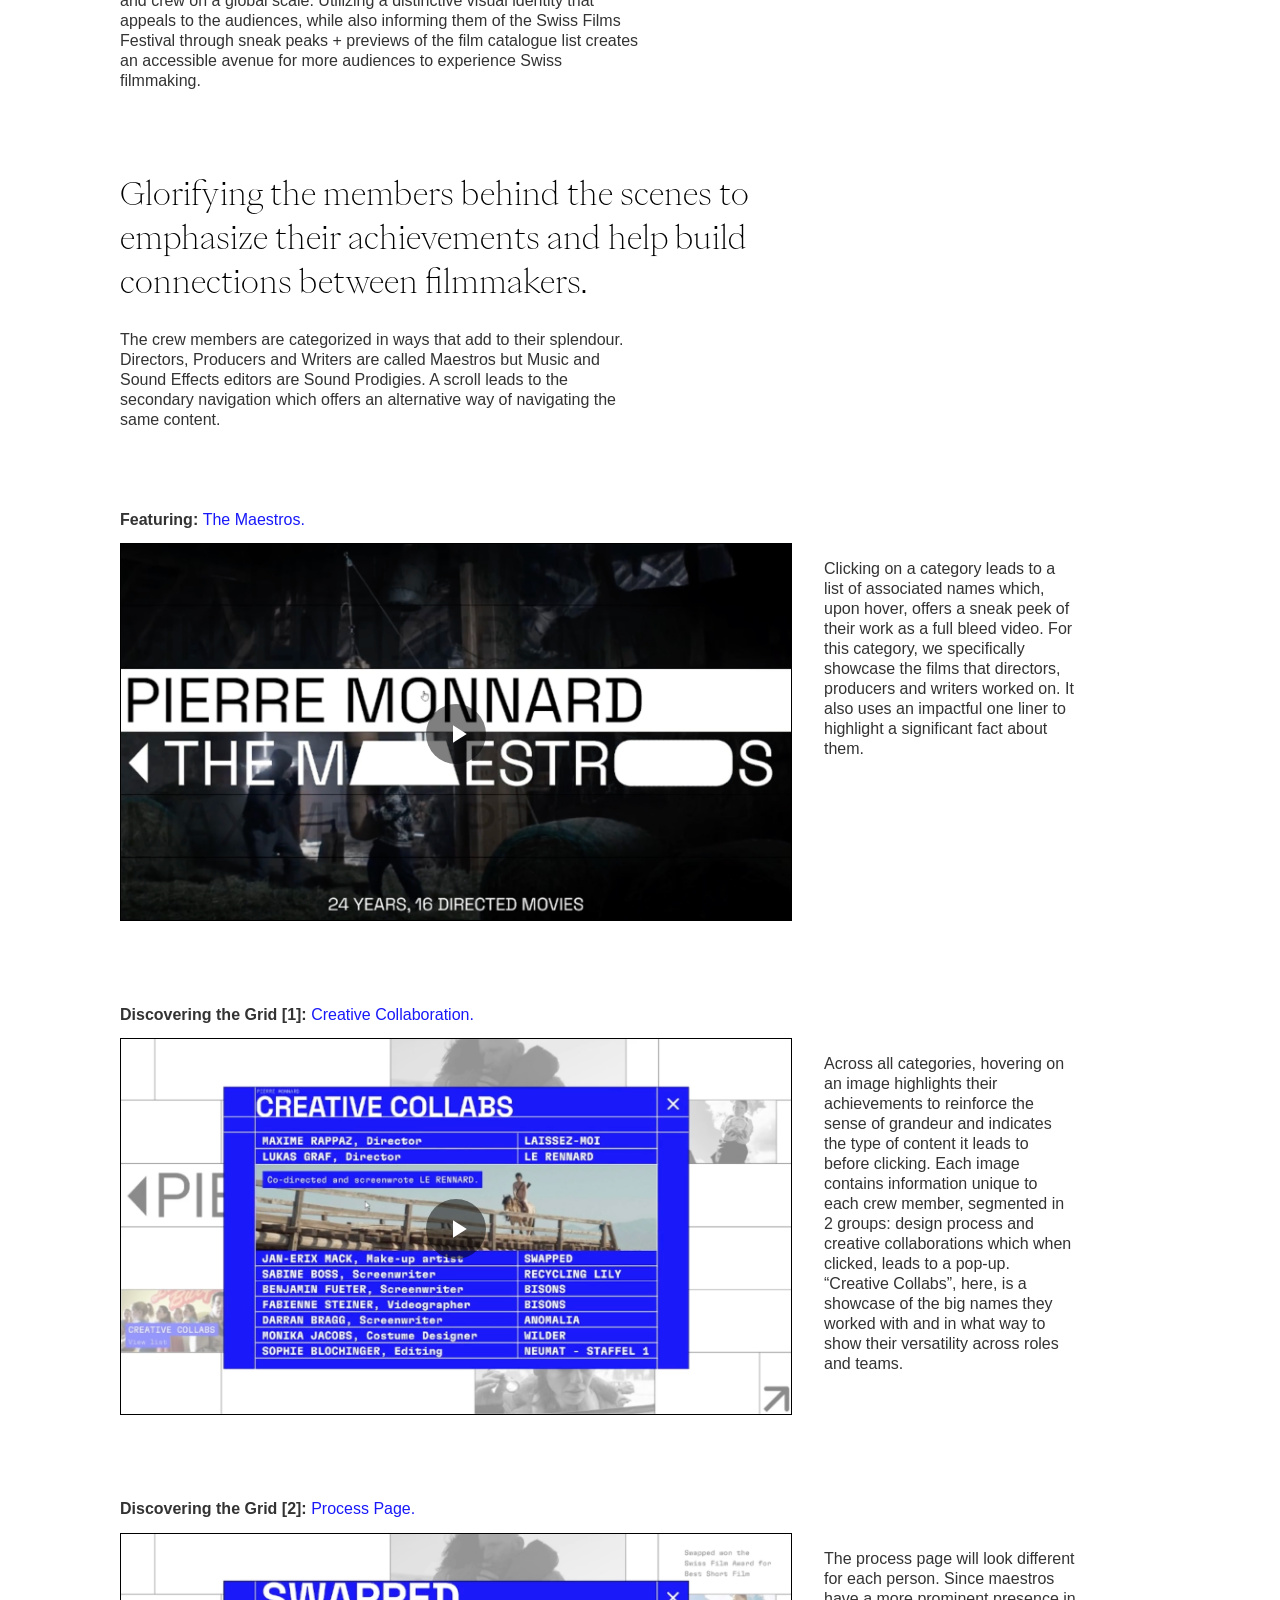
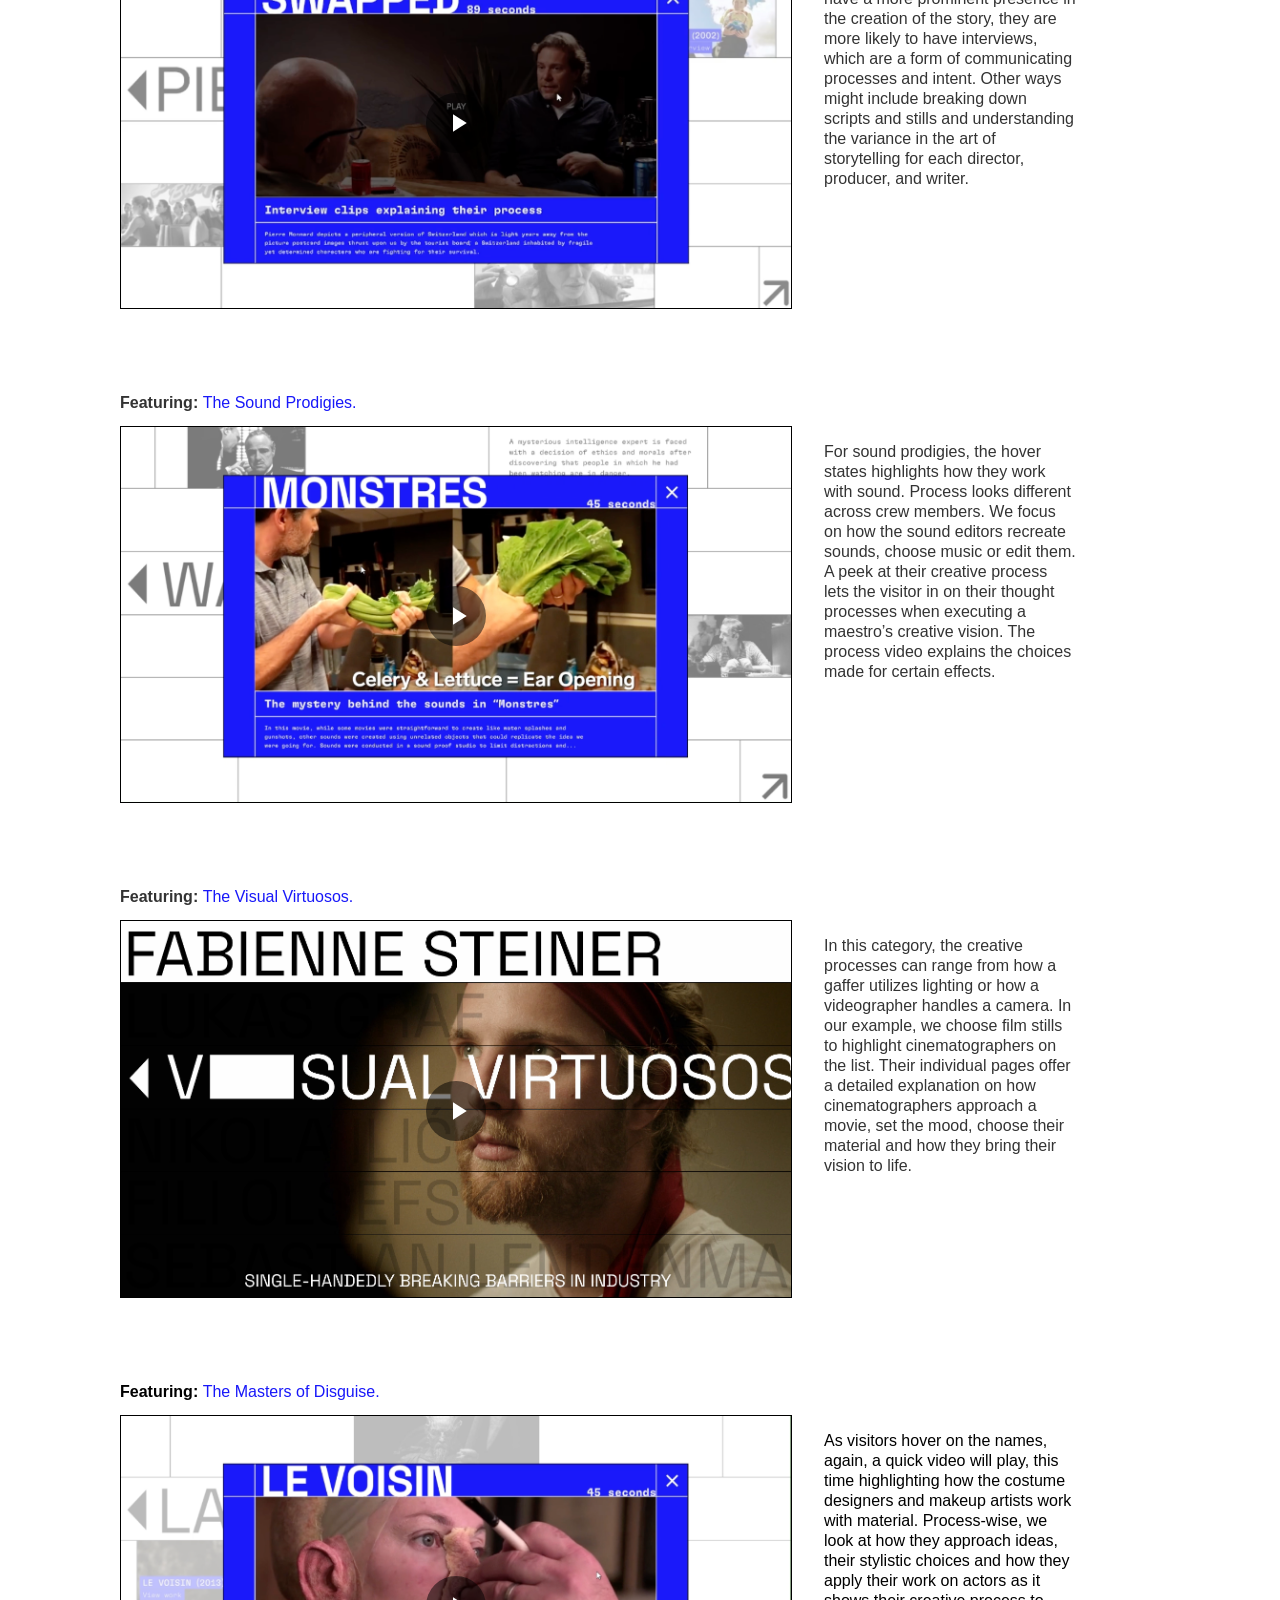
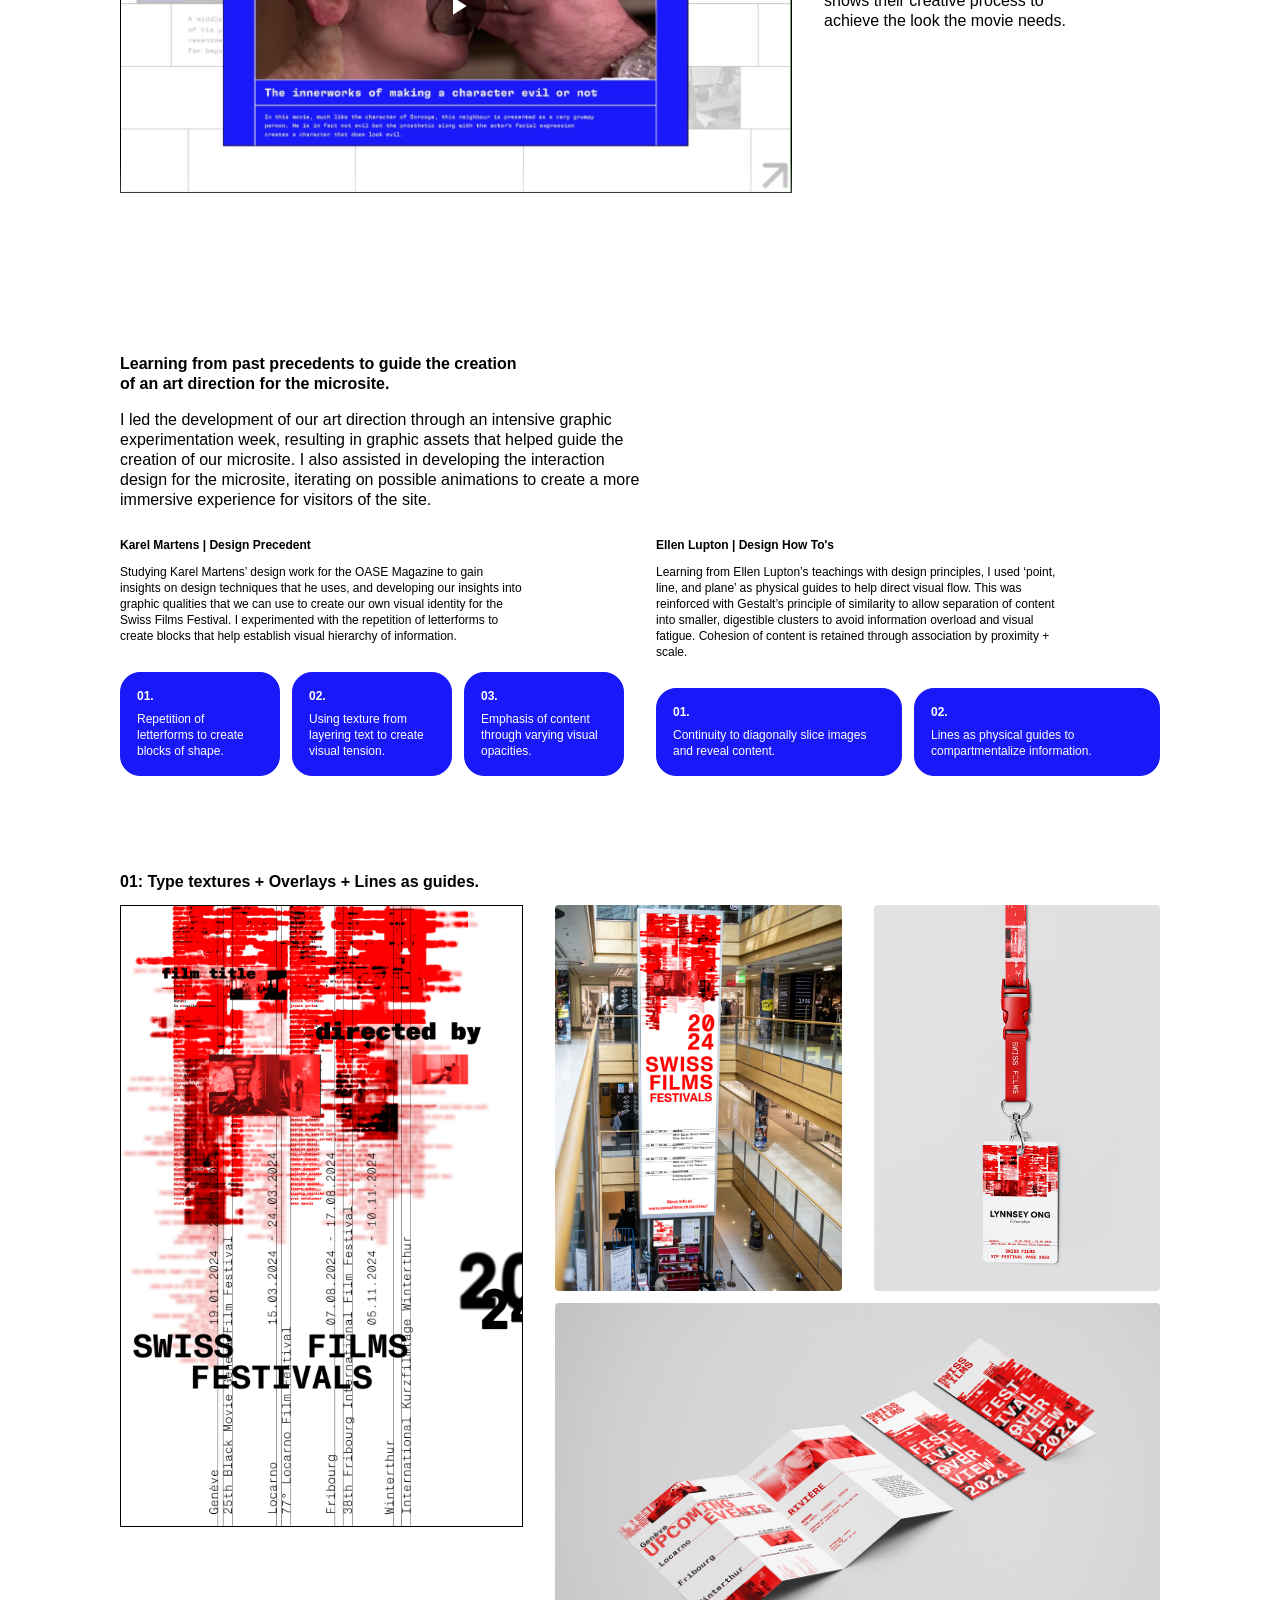
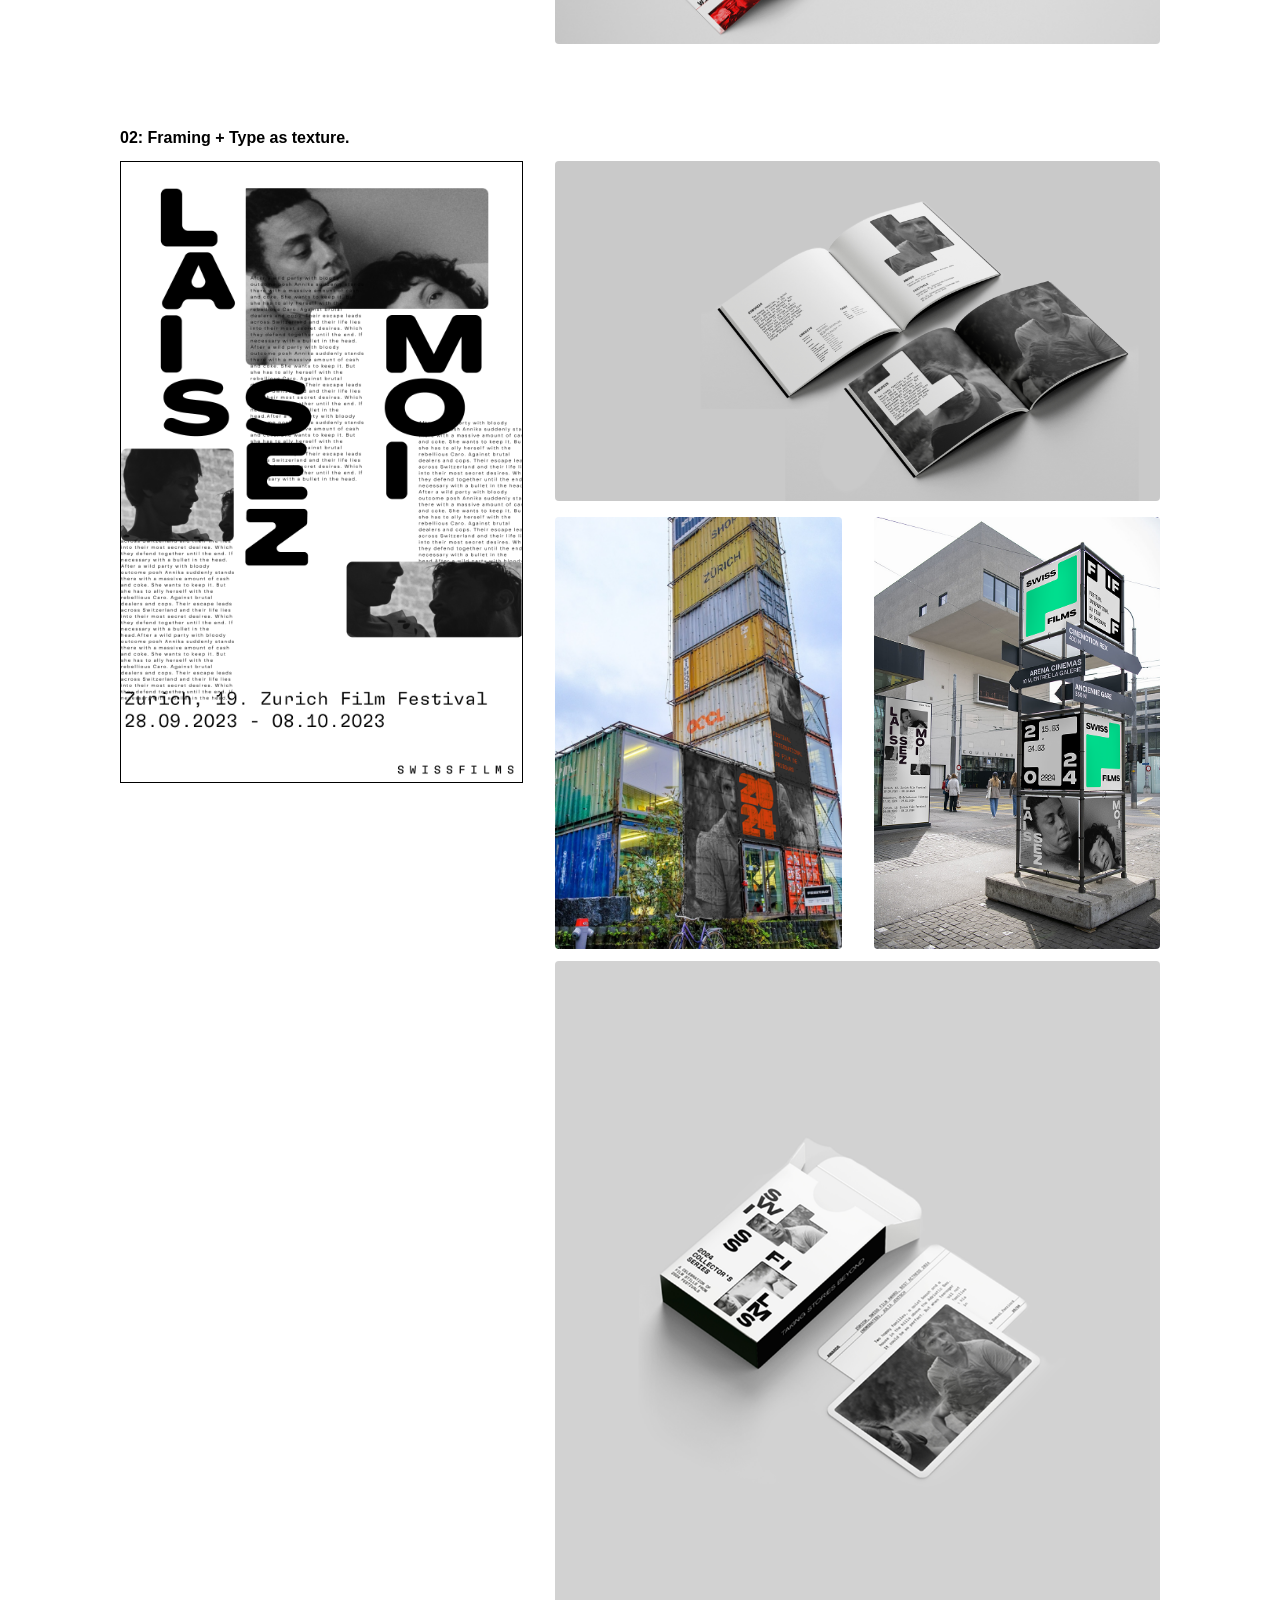
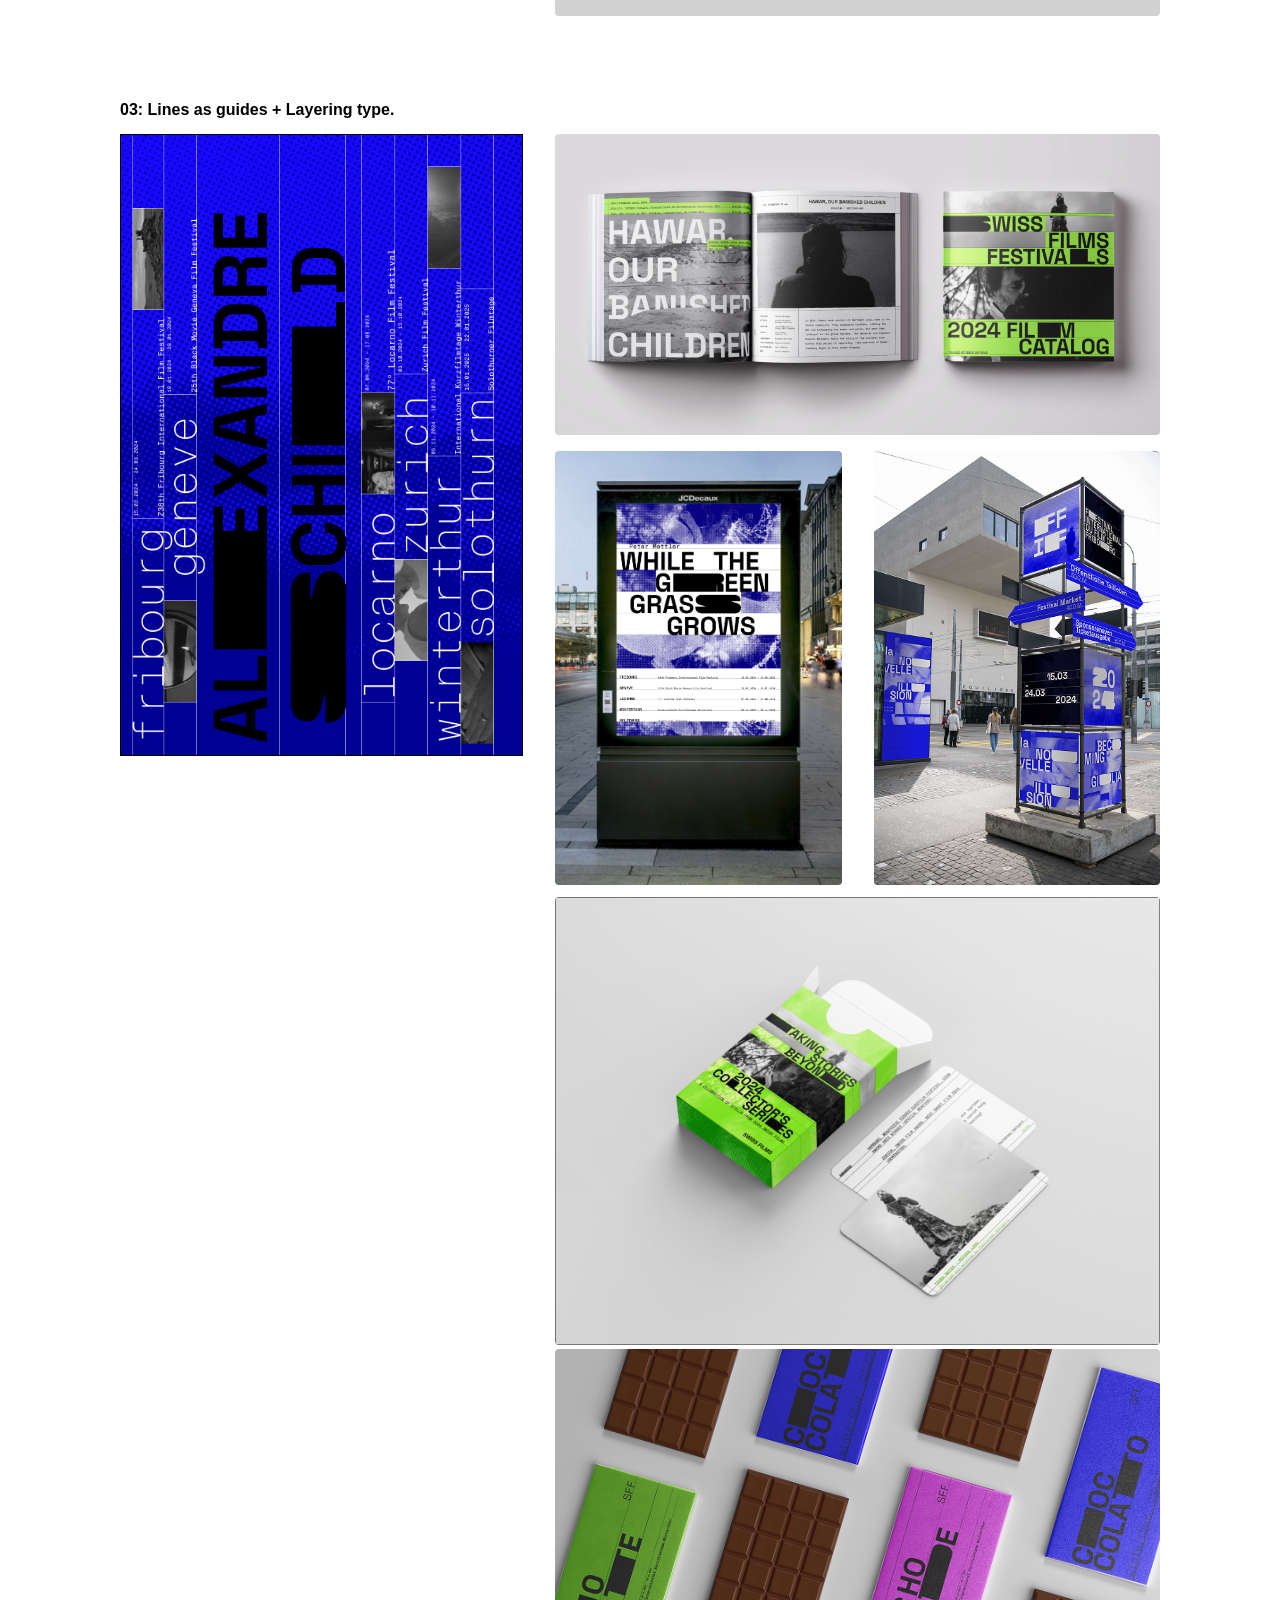
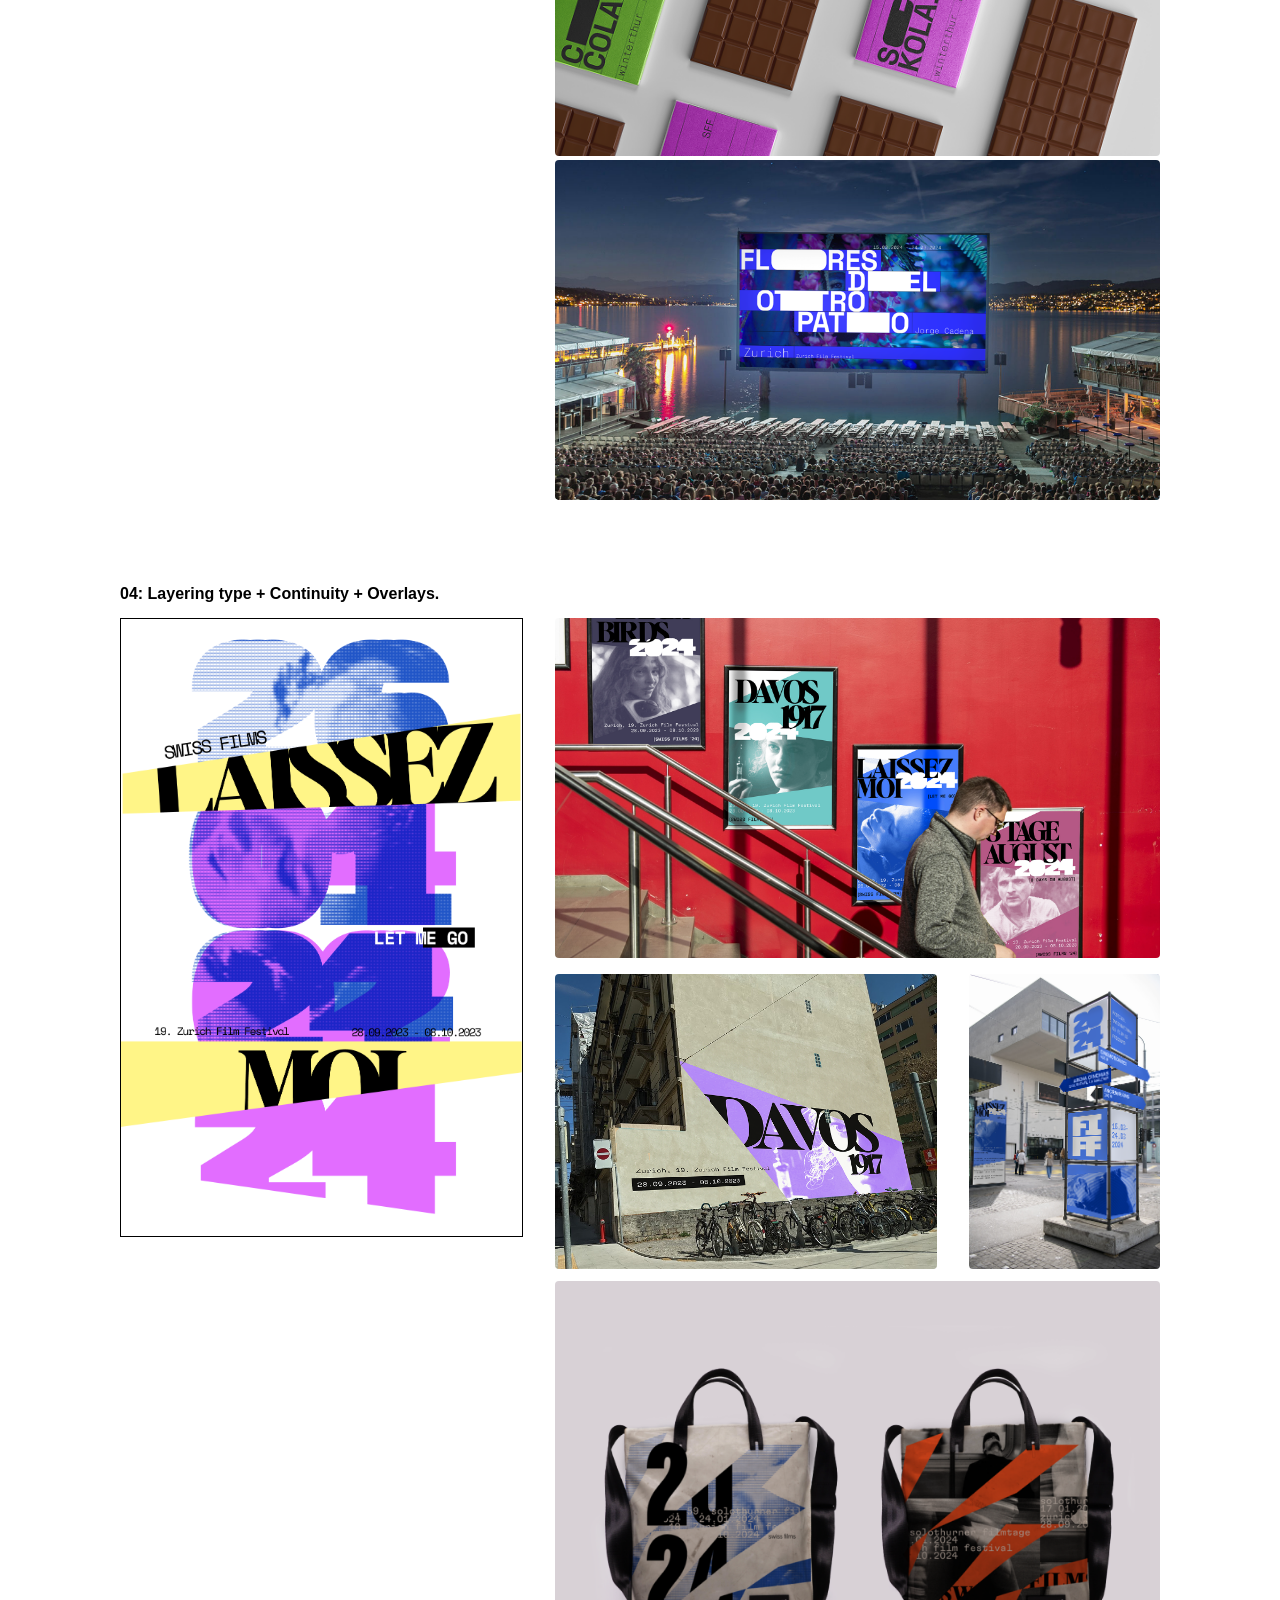
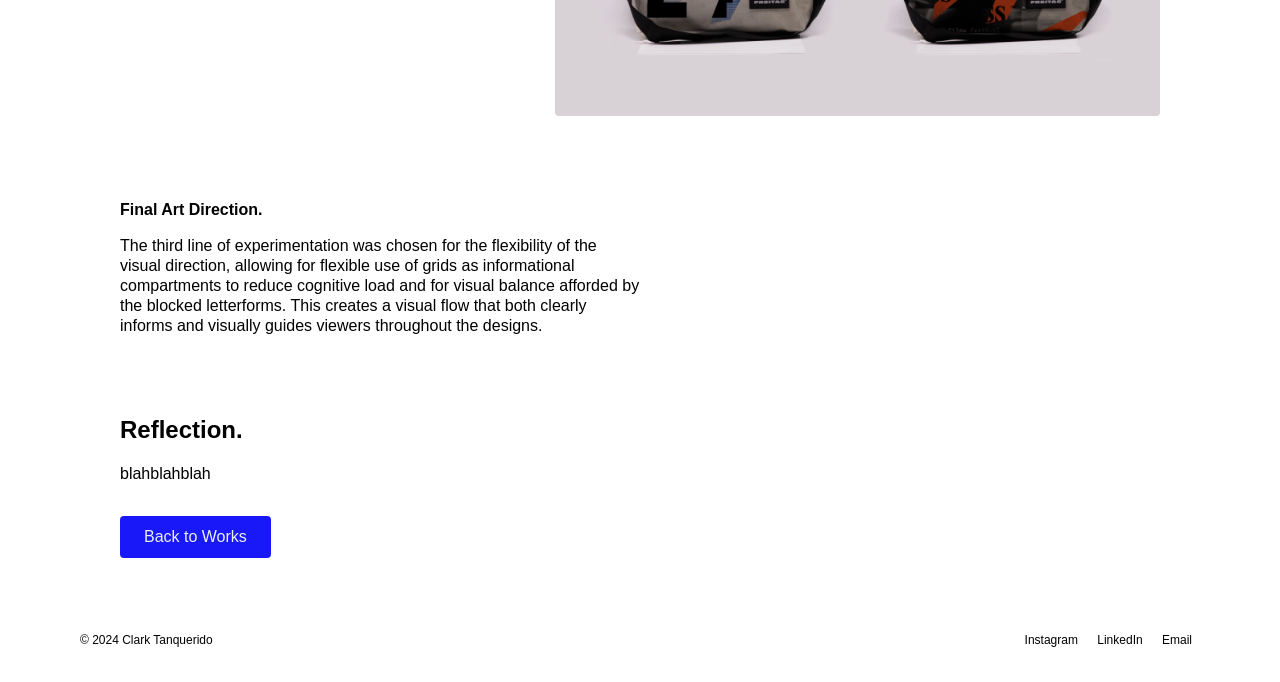
==== commit 733b8f10: "landing animation + visuals update" ====
--- a/case-study-swiss-films.html
+++ b/case-study-swiss-films.html
@@ -14,7 +14,7 @@
           <nav class="navbar">
             <a href="index.html" class="logo">Clark Tanquerido</a>
             <ul class="nav-links">
-              <li><a href="works.html">Works</a></li>
+              <li><a href="index.html#sticky-header">Works</a></li>
               <li><a href="#resume">Resume</a></li>
             </ul>
           </nav>
@@ -343,6 +343,9 @@
       <img class="lightbox-content" id="lightbox-img">
     </div>
 
+    <div class="custom-cursor">
+      <span class="cursor-text"></span>
+    </div>
     <script src="script.js"></script>
   </body>
 </html>
--- a/style.css
+++ b/style.css
@@ -20,6 +20,7 @@
   margin: 0;
   background-color: #ffffff;
   color: #333;
+  cursor: none; /* Hide the default system cursor */
 }
 
 p {
@@ -61,7 +62,7 @@
   bottom: 0;
   left: 50%;
   transform: translateX(-50%);
-  width: 100vw; /* 100% of the viewport width */
+  width: 100%; /* 100% of the viewport width */
   height: 1px;
   background-color: #eee;
   /* background-color: #000000; */
@@ -825,6 +826,264 @@
   cursor: pointer;
 }
 
+/* --- Custom Cursor Styles --- */
+.custom-cursor {
+  position: fixed;
+  top: 0;
+  left: 0;
+  z-index: 9999;
+  pointer-events: none; /* Allows clicks to pass through */
+  transition: opacity 0.3s ease-in-out;
+  transform: translate(-50%, -50%); /* Center the cursor element on the pointer */
+  opacity: 0; /* Initially hidden, will be faded in by JS */
+}
+
+.custom-cursor.visible {
+  opacity: 1;
+}
+
+.cursor-text {
+  display: inline-block;
+  padding: 0.5rem 1rem;
+  background-color: #1818f9; /* Your theme's blue color */
+  color: #ffffff; /* White text */
+  border-radius: 999px; /* Pill shape */
+  font-size: 0.75rem;
+  font-weight: bold;
+  white-space: nowrap;
+}
+
+/* A class to add a 'grow' effect on hover */
+.custom-cursor.grow .cursor-text {
+}
+
+/* --- Seven Column Grid Styles for landingTest.html --- */
+.seven-column-grid {
+  display: grid;
+  grid-template-columns: repeat(7, 1fr);
+  grid-template-rows: repeat(3, 1fr);
+  position: fixed; /* Default for smaller screens */
+  top: 0;
+  left: 0;
+  width: 100vw;
+  height: 100vh;
+}
+
+.grid-background {
+  grid-column: 1 / -1; /* Span all columns */
+  grid-row: 1 / -1; /* Span all rows */
+  display: grid;
+  grid-template-columns: repeat(7, 1fr);
+  grid-template-rows: repeat(3, 1fr);
+  z-index: 0; /* Behind the content */
+  width: 100%;
+  height: 100%;
+}
+
+.grid-cell {
+  position: relative;
+}
+
+/* Horizontal Line Animation */
+.grid-cell::before {
+  content: '';
+  position: absolute;
+  top: 0;
+  left: 0;
+  width: 0;
+  height: 1px;
+  background-color: rgba(255, 255, 255, 0.2);
+  transition: width 0.8s ease-out;
+}
+
+/* Vertical Line Animation */
+.grid-cell::after {
+  content: '';
+  position: absolute;
+  top: 0;
+  left: 0;
+  width: 1px;
+  height: 0;
+  background-color: rgba(255, 255, 255, 0.2);
+  transition: height 0.8s ease-out;
+}
+
+/* Trigger animations */
+.grid-background.animate .grid-cell::before {
+  width: 100%;
+}
+.grid-background.animate .grid-cell::after {
+  height: 100%;
+}
+
+/* Staggered animation delays */
+.grid-background.animate .grid-cell:nth-child(7n + 2)::after { transition-delay: 0.1s; }
+.grid-background.animate .grid-cell:nth-child(7n + 3)::after { transition-delay: 0.2s; }
+.grid-background.animate .grid-cell:nth-child(7n + 4)::after { transition-delay: 0.3s; }
+.grid-background.animate .grid-cell:nth-child(7n + 5)::after { transition-delay: 0.4s; }
+.grid-background.animate .grid-cell:nth-child(7n + 6)::after { transition-delay: 0.5s; }
+.grid-background.animate .grid-cell:nth-child(7n + 7)::after { transition-delay: 0.6s; }
+
+.grid-background.animate .grid-cell:nth-child(n+8)::before { transition-delay: 0.7s; }
+.grid-background.animate .grid-cell:nth-child(n+15)::before { transition-delay: 0.8s; }
+
+
+.grid-right-border {
+  position: absolute;
+  top: 0;
+  right: 0;
+  width: 1px;
+  height: 0; /* Initially hidden */
+  background-color: rgba(255, 255, 255, 0.2);
+  transition: height 0.8s ease-out;
+  transition-delay: 0.7s; /* Stagger with other lines */
+  z-index: 0;
+}
+
+/* Trigger animation for the right border */
+.seven-column-grid.animate .grid-right-border {
+  height: 100%;
+}
+
+
+.grid-content {
+  z-index: 1; /* Ensure content is above the grid lines */
+  padding: 1rem; /* Add some spacing inside the cell */
+  align-self: center; /* Vertically center the content in its grid cell */
+  opacity: 0; /* Initially hidden */
+  transition: opacity 0.5s ease-in-out; /* Fade-in transition */
+}
+
+.grid-content.visible {
+  opacity: 1; /* Make it visible */
+}
+
+.main-heading {
+  grid-column: 2 / span 3; /* Start at col line 2, span 3 columns */
+  grid-row: 1 / 2;      /* Place in the first row */
+  font-family: 'PP Eiko', serif;
+  font-size: 4rem;
+  margin: 0;
+}
+
+.row1-col1-content {
+  grid-column: 1 / 2; /* Place in the first column */
+  grid-row: 1 / 2;    /* Place in the first row */
+  align-self: start;    /* Align to the bottom of the cell */
+  padding-bottom: 0rem; /* Reduce bottom padding to lessen space */
+}
+
+.row1-col4-content {
+  grid-column: 3 / 4; /* Place in the fourth column */
+  grid-row: 1 / 2;    /* Place in the first row */
+  align-self: start;    /* Align to the bottom of the cell */
+  padding-bottom: 0rem; /* Reduce bottom padding to lessen space */
+}
+
+.row1-col5-content {
+  grid-column: 5 / 6; /* Place in the sixth column */
+  grid-row: 1 / 2;    /* Place in the first row */
+  align-self: end;    /* Align to the bottom of the cell */
+  padding-bottom: 0rem; /* Reduce bottom padding to lessen space */
+}
+
+.row1-col7-content {
+  grid-column: 7 / 8; /* Place in the seventh column */
+  grid-row: 1 / 2;    /* Place in the first row */
+  align-self: end;    /* Align to the bottom of the cell */
+  padding-bottom: 0rem; /* Reduce bottom padding to lessen space */
+}
+
+.row2-col2-content {
+  grid-column: 2 / 3; /* Place in the second column */
+  grid-row: 2 / 3;    /* Place in the second row */
+  align-self: start;    /* Align to the bottom of the cell */
+  padding-bottom: 0rem;
+}
+
+.row2-col6-content {
+  grid-column: 6 / 7; /* Place in the fifth column */
+  grid-row: 2 / 3;    /* Place in the second row */
+  align-self: end;    /* Align to the bottom of the cell */
+  padding-bottom: 0rem;
+}
+
+.row2-col7-content {
+  grid-column: 7 / 8; /* Place in the seventh column */
+  grid-row: 2 / 3;    /* Place in the second row */
+  align-self: end;    /* Align to the bottom of the cell */
+  padding-bottom: 0rem;
+}
+
+.row3-col1-content {
+  grid-column: 1 / 2; /* Place in the first column */
+  grid-row: 3 / 4;    /* Place in the third row */
+  align-self: end;    /* Align to the bottom of the cell */
+  padding-bottom: 0rem;
+}
+
+.row3-col4-content {
+  grid-column: 4 / 5; /* Place in the fourth column */
+  grid-row: 3 / 4;    /* Place in the third row */
+  align-self: end;    /* Align to the bottom of the cell */
+  padding-bottom: 0rem;
+}
+
+.row3-col6-content {
+  grid-column: 6 / 7; /* Place in the sixth column */
+  grid-row: 3 / 4;    /* Place in the third row */
+  align-self: end;    /* Align to the bottom of the cell */
+  padding-bottom: 0rem;
+}
+
+.full-height-page {
+  background-color: #1818f9;
+  color: #ffffff;
+  padding: 0 ßrem; /* Add horizontal padding to the body */
+}
+
+.full-height-page html {
+  background-color: #1818f9; /* Ensure background color fills the whole page */
+}
+
+.full-height-page .page-wrapper,
+.full-height-page header,
+.full-height-page main,
+.full-height-page footer {
+  background-color: transparent;
+}
+
+.full-height-page .logo,
+.full-height-page .nav-links li a,
+.full-height-page .social-links a,
+.full-height-page .h2_blue {
+  color: #ffffff;
+}
+
+.full-height-page .header-full-width-divider {
+  display: none; /* Hide the original divider */
+}
+
+/* --- Full Height Page Styles for landingTest.html --- */
+.full-height-page .container {
+  height: 100vh; /* Make container exactly the viewport height */
+  min-height: auto; /* Override existing min-height */
+}
+
+.full-height-page .intro-section {
+  flex-grow: 1; /* Allow intro section to fill available space */
+  min-height: auto; /* Override existing min-height */
+  justify-content: center; /* Center the content vertically */
+}
+
+.full-height-page .container {
+  overflow-y: auto; /* Allow scrolling within the container if content overflows */
+}
+
+
+
+
+
 /* --- Lightbox Styles --- */
 .lightbox-trigger {
   cursor: pointer; /* Indicates the image is clickable */
--- a/responsive.css
+++ b/responsive.css
@@ -220,6 +220,15 @@
     min-height: 90vh;
     margin-bottom: 2rem;
   }
+
+  /* Constrain the seven-column grid to the page wrapper width on large screens */
+  .full-height-page .seven-column-grid {
+    position: fixed;
+    width: calc(100% - 2rem); /* Account for the body padding */
+    max-width: 1440px;
+    left: 50%;
+    transform: translateX(-50%);
+  }
   
 }
 
